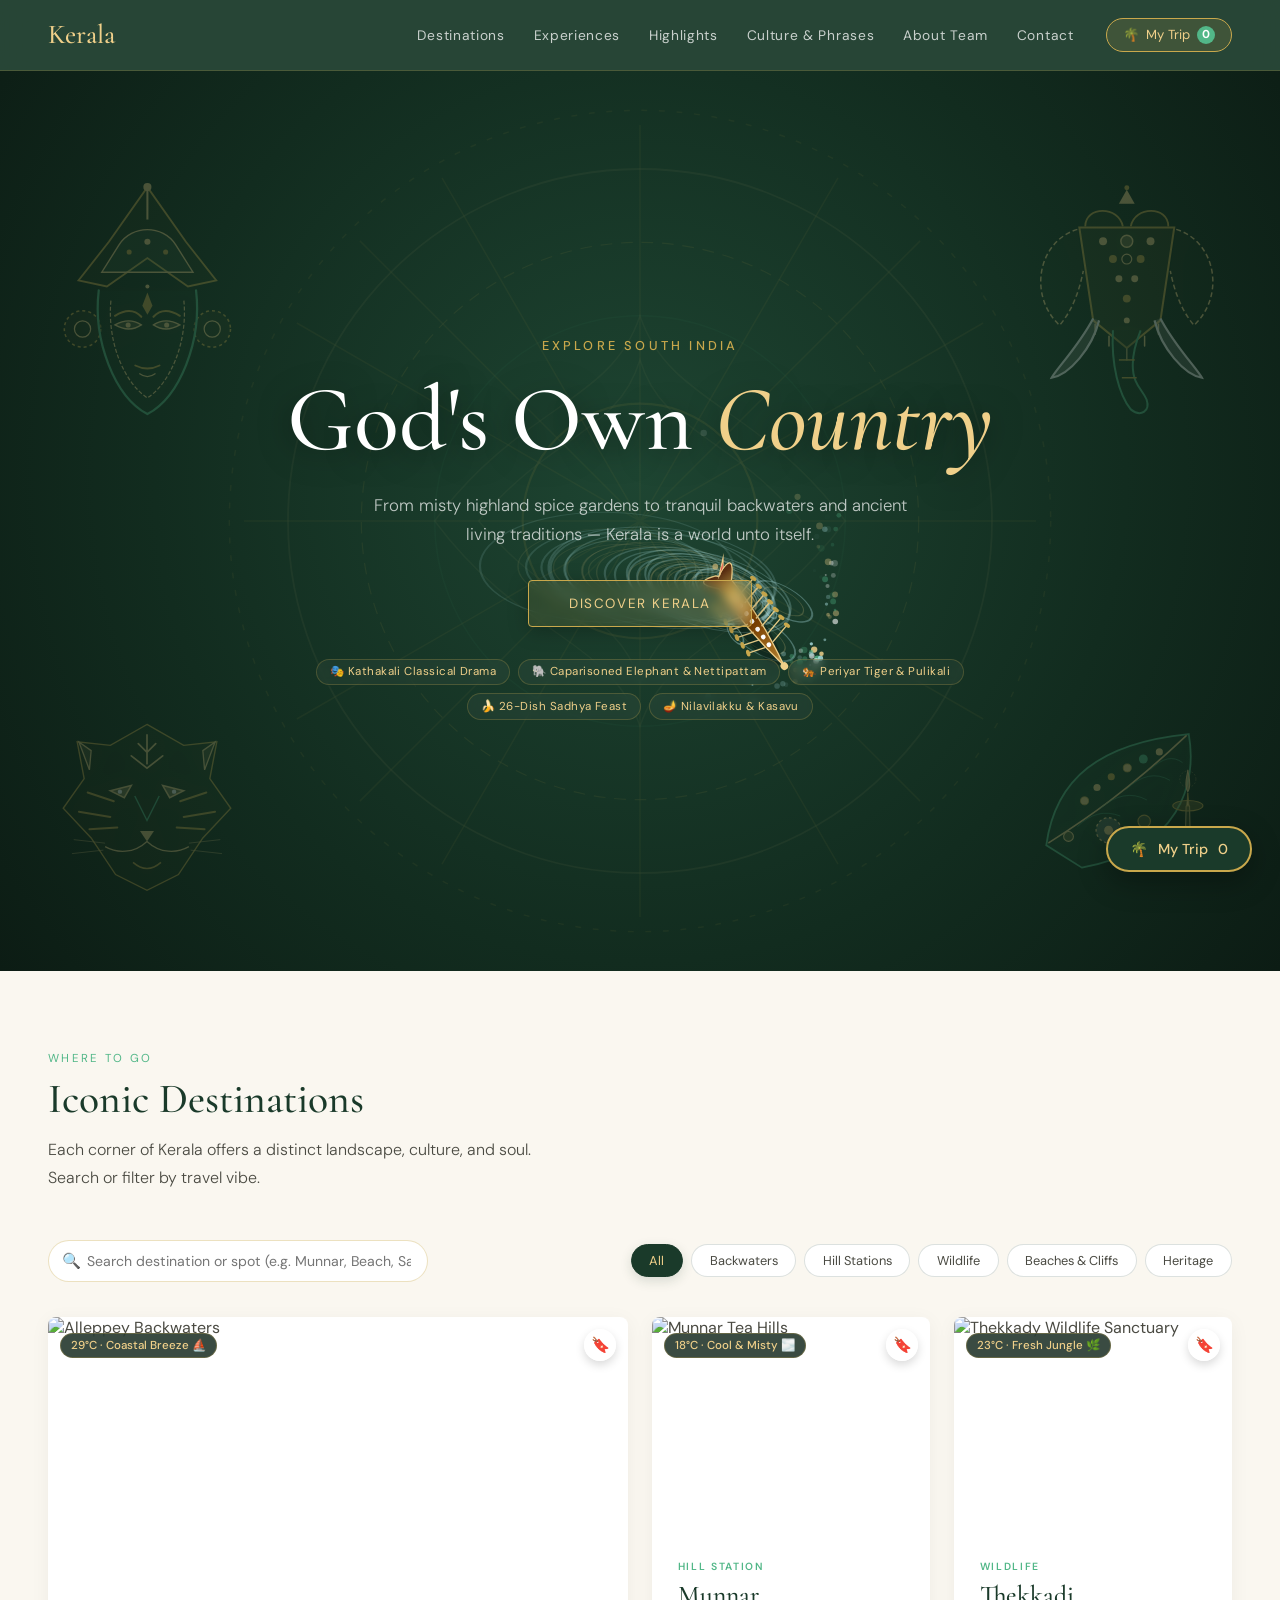
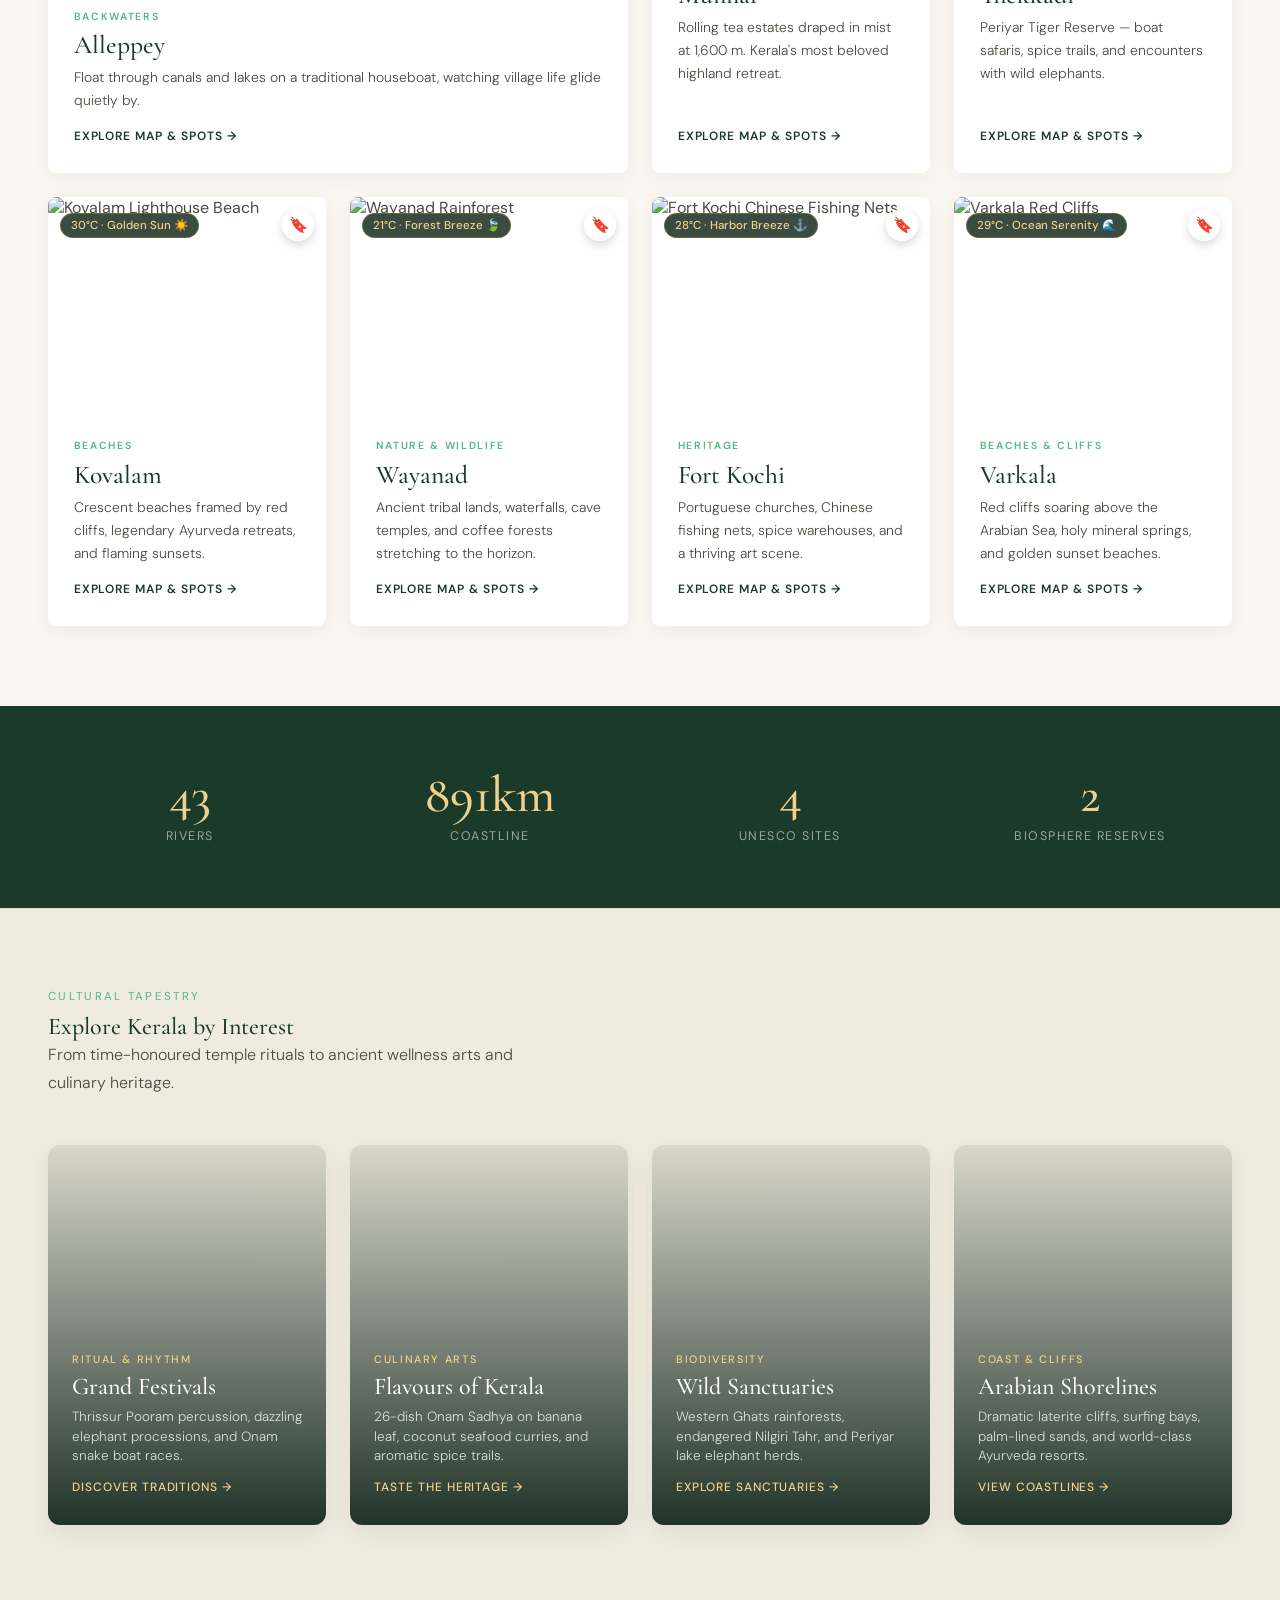
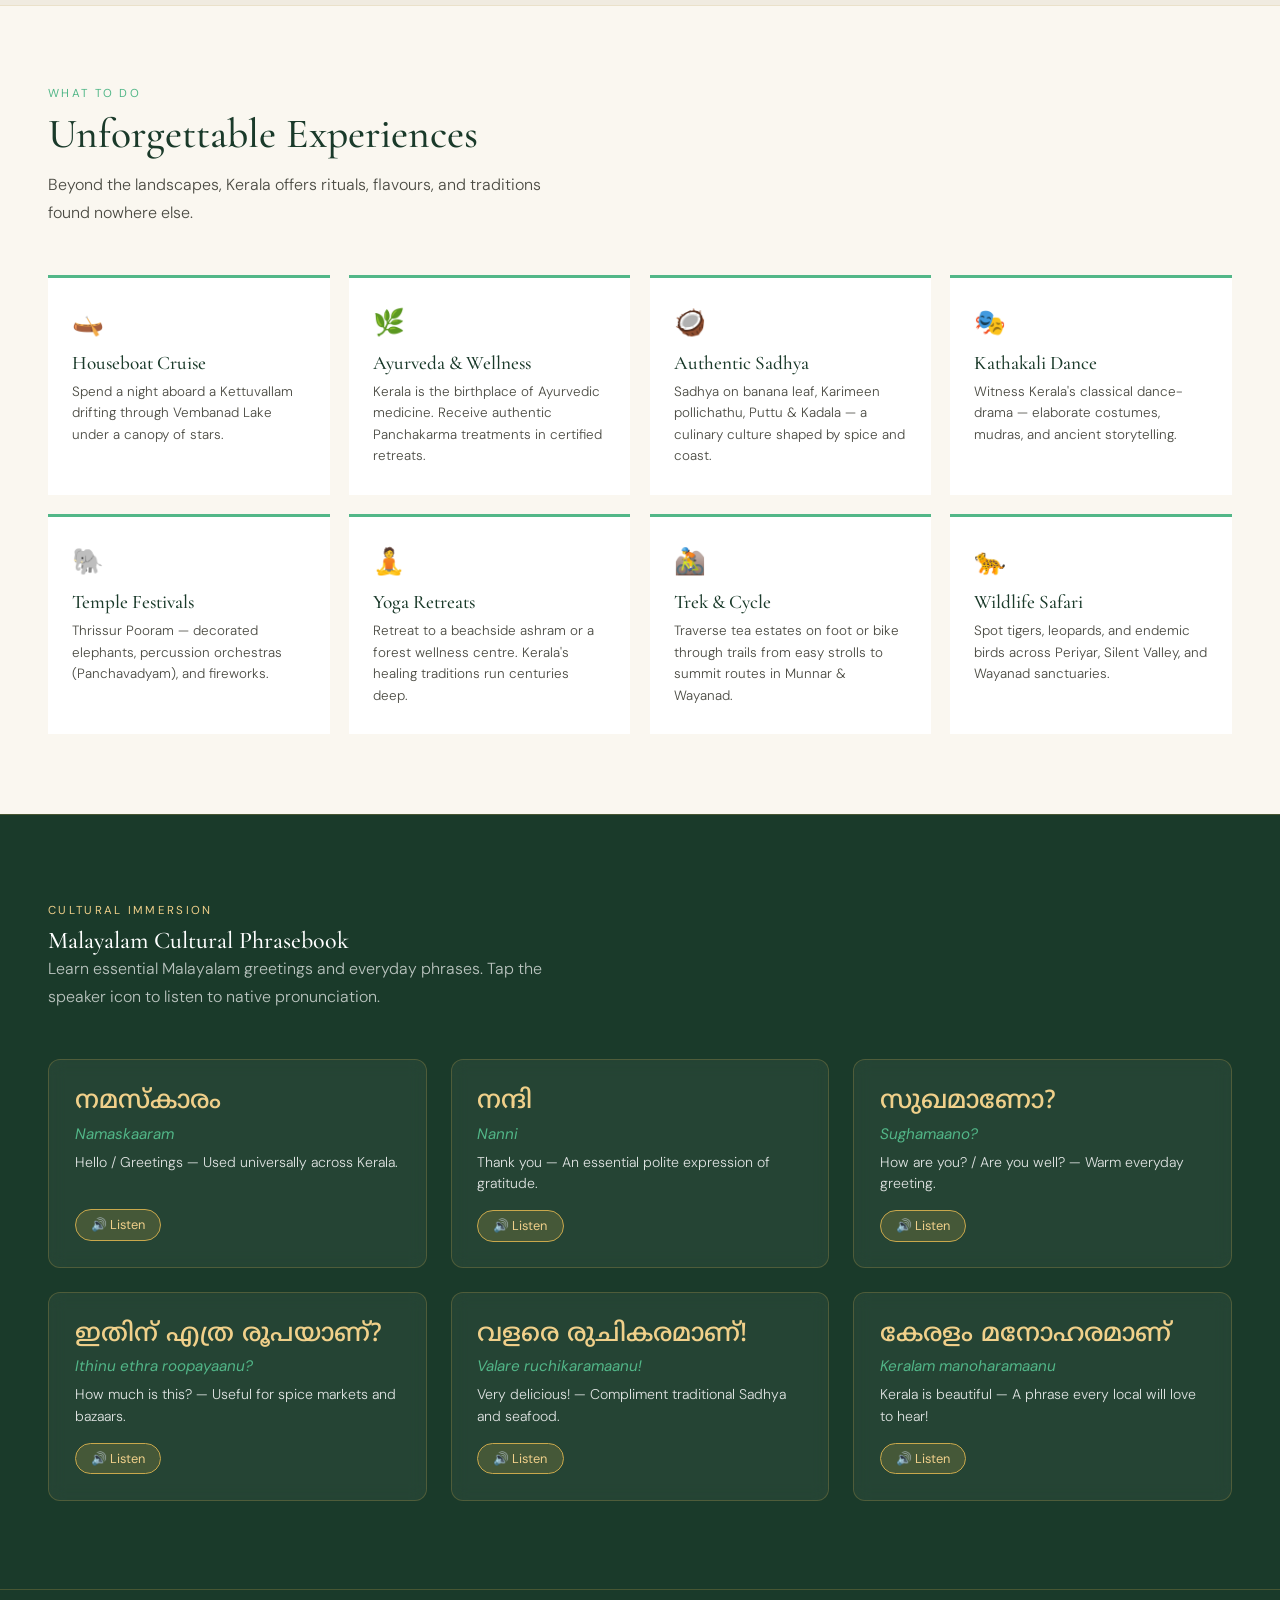
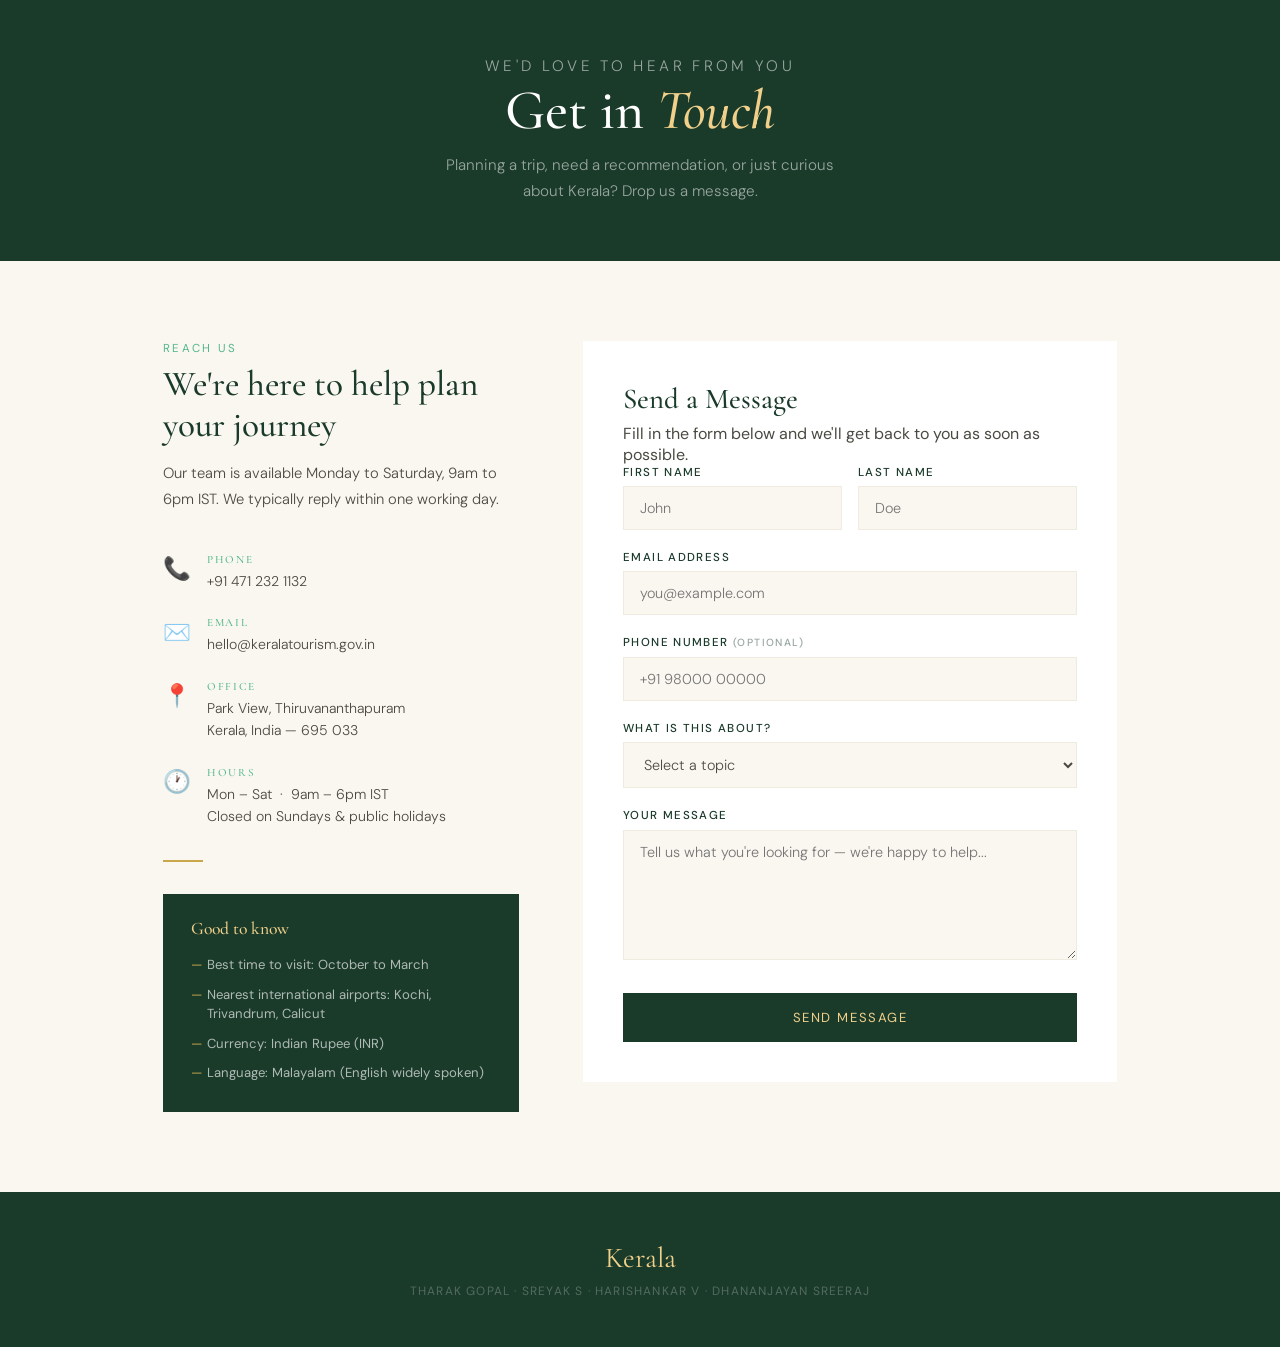
==== index.html @ 973b23c9 "feat: Add interactive tourist maps, trip planner, abstract Kerala traditions background, and snake b" ====
<!DOCTYPE html>
<html lang="en">
<head>
  <meta charset="UTF-8" />
  <meta name="viewport" content="width=device-width, initial-scale=1.0" />
  <title>Kerala Tourism</title>

  <!-- Google Fonts — two fonts used throughout the site -->
  <link href="https://fonts.googleapis.com/css2?family=Cormorant+Garamond:ital,wght@0,500;1,500&family=DM+Sans:wght@300;400;500&display=swap" rel="stylesheet" />
    <link rel="stylesheet" href="style.css">
  <link href="https://fonts.googleapis.com/css2?family=Noto+Sans+Malayalam&display=swap" rel="stylesheet">
  
  <!-- Leaflet Maps CSS & JS -->
  <link rel="stylesheet" href="https://unpkg.com/leaflet@1.9.4/dist/leaflet.css" integrity="sha256-p4NxAoJBhIIN+hmNHrzRCf9tD/miZyoHS5obTRR9BMY=" crossorigin="" />
  <script src="https://unpkg.com/leaflet@1.9.4/dist/leaflet.js" integrity="sha256-20nQCchB9co0qIjJZRGuk2/Z9VM+kNiyxNV1lvTlZBo=" crossorigin=""></script>
</head>
<body>


<!-- ═══════════════════════════════════════════
     HOME PAGE
     Everything the user sees first.
     Hidden when a destination card is clicked.
═══════════════════════════════════════════ -->
<div id="home">

  <!-- NAVBAR ──────────────────────────────── -->
  <nav class="navbar" id="main-navbar">
    <a href="index.html" class="logo">Kerala</a>
    <div class="nav-right-cluster">
      <ul class="nav-links">
        <li><a href="#destinations">Destinations</a></li>
        <li><a href="#experiences">Experiences</a></li>
        <li><a href="#showcase">Highlights</a></li>
        <li><a href="#phrasebook">Culture & Phrases</a></li>
        <li><a href="about.html">About Team</a></li>
        <li><a href="#forms">Contact</a></li>
      </ul>
      <button class="nav-itinerary-btn" onclick="openItineraryDrawer()" title="View your saved travel itinerary">
        <span class="itin-icon">🌴</span> My Trip <span class="itin-count" id="nav-itin-count">0</span>
      </button>
    </div>
  </nav>

  <!-- HERO ─────────────────────────────────
       Features Abstract Kerala Tradition Designs
       (Kathakali, Elephant, Tiger, Sadhya & Kasavu Mandala)
  ────────────────────────────────────────── -->
  <div id="landing">

    <!-- INTERACTIVE KERALA SNAKE BOAT & WATER SPLASH CANVAS -->
    <canvas id="hero-water-canvas"></canvas>

    <!-- ABSTRACT KERALA TRADITIONS BACKGROUND CANVAS -->
    <div class="hero-abstract-backdrop" aria-hidden="true">

      <!-- 1. Central Mandala & Kasavu Radiant Aura -->
      <svg class="hero-mandala-aura" viewBox="0 0 600 600" fill="none" xmlns="http://www.w3.org/2000/svg">
        <circle cx="300" cy="300" r="280" stroke="#c9a84c" stroke-width="1" stroke-dasharray="4 8" opacity="0.4"/>
        <circle cx="300" cy="300" r="240" stroke="#f0d08a" stroke-width="1.2" opacity="0.3"/>
        <circle cx="300" cy="300" r="190" stroke="#c9a84c" stroke-width="0.8" stroke-dasharray="8 6" opacity="0.5"/>
        <circle cx="300" cy="300" r="140" stroke="#52b788" stroke-width="1" opacity="0.25"/>
        <circle cx="300" cy="300" r="80" stroke="#c9a84c" stroke-width="1.5" opacity="0.6"/>
        
        <!-- Symmetrical 12-Ray Traditional Star Geometry -->
        <g stroke="#c9a84c" stroke-width="1" opacity="0.35">
          <path d="M300 30 L300 570 M30 300 L570 300" />
          <path d="M109 109 L491 491 M109 491 L491 109" />
          <path d="M165 66 L435 534 M66 165 L534 435" />
          <path d="M435 66 L165 534 M534 165 L66 435" />
        </g>
        
        <!-- Lotus Petal Geometries -->
        <g stroke="#f0d08a" stroke-width="1" fill="none" opacity="0.25">
          <path d="M300 160 C320 220, 380 220, 440 300 C380 380, 320 380, 300 440 C280 380, 220 380, 160 300 C220 220, 280 220, 300 160 Z" />
          <path d="M300 190 C315 240, 360 240, 410 300 C360 360, 315 360, 300 410 C285 360, 240 360, 190 300 C240 240, 285 240, 300 190 Z" />
        </g>
      </svg>

      <!-- 2. Abstract Kathakali Mask & Kireedam Crown (Top-Left) -->
      <div class="abstract-motif motif-kathakali" title="Abstract Kathakali (Classical Dance Drama)">
        <svg viewBox="0 0 200 240" fill="none" xmlns="http://www.w3.org/2000/svg">
          <!-- Kireedam (Crown) Outer Tier -->
          <path d="M100 8 L138 62 L168 100 L140 106 L100 78 L60 106 L32 100 L62 62 Z" stroke="#c9a84c" stroke-width="1.8" fill="rgba(201,168,76,0.06)" />
          <!-- Crown Apex Finial -->
          <circle cx="100" cy="8" r="4" fill="#f0d08a" />
          <line x1="100" y1="8" x2="100" y2="40" stroke="#f0d08a" stroke-width="2" />
          
          <!-- Crown Inner Arch & Studs -->
          <path d="M72 65 C85 45, 115 45, 128 65 L145 92 L55 92 Z" stroke="#f0d08a" stroke-width="1.4" fill="rgba(82,183,136,0.12)" />
          <circle cx="82" cy="72" r="2.5" fill="#c9a84c" />
          <circle cx="100" cy="62" r="3" fill="#f0d08a" />
          <circle cx="118" cy="72" r="2.5" fill="#c9a84c" />
          
          <!-- Chevippoovu (Ear Ornaments / Side Halos) -->
          <circle cx="36" cy="148" r="18" stroke="#c9a84c" stroke-width="1.5" stroke-dasharray="3 3" fill="rgba(201,168,76,0.08)" />
          <circle cx="36" cy="148" r="8" stroke="#f0d08a" stroke-width="1.2" />
          <circle cx="164" cy="148" r="18" stroke="#c9a84c" stroke-width="1.5" stroke-dasharray="3 3" fill="rgba(201,168,76,0.08)" />
          <circle cx="164" cy="148" r="8" stroke="#f0d08a" stroke-width="1.2" />
          
          <!-- Chutti / Face Contour -->
          <path d="M52 110 C46 160, 68 215, 100 232 C132 215, 154 160, 148 110" stroke="#52b788" stroke-width="2.2" stroke-linecap="round" fill="rgba(26,58,42,0.4)" />
          <!-- Inner Chutti Ridge -->
          <path d="M64 120 C60 162, 78 202, 100 216 C122 202, 140 162, 136 120" stroke="#f0d08a" stroke-width="1.2" stroke-dasharray="4 2" />
          
          <!-- Theatrical Eye Mudras & Eyebrows -->
          <path d="M68 135 Q84 125 94 136" stroke="#c9a84c" stroke-width="2" stroke-linecap="round" />
          <path d="M132 135 Q116 125 106 136" stroke="#c9a84c" stroke-width="2" stroke-linecap="round" />
          <!-- Eye contours -->
          <path d="M68 144 Q82 136 94 144 Q82 152 68 144 Z" stroke="#f0d08a" stroke-width="1.4" fill="rgba(240,208,138,0.2)" />
          <circle cx="81" cy="144" r="2.5" fill="#f0d08a" />
          <path d="M132 144 Q118 136 106 144 Q118 152 132 144 Z" stroke="#f0d08a" stroke-width="1.4" fill="rgba(240,208,138,0.2)" />
          <circle cx="119" cy="144" r="2.5" fill="#f0d08a" />
          
          <!-- Tilak (Forehead Symbol) -->
          <path d="M100 112 L105 125 L100 134 L95 125 Z" fill="#c9a84c" />
          <circle cx="100" cy="106" r="2" fill="#f0d08a" />
          
          <!-- Stylized Lips / Chin -->
          <path d="M88 184 Q100 190 112 184" stroke="#c9a84c" stroke-width="1.8" stroke-linecap="round" />
          <path d="M92 192 Q100 198 108 192" stroke="#f0d08a" stroke-width="1.2" />
        </svg>
      </div>

      <!-- 3. Abstract Royal Elephant & Nettipattam Forehead Shield (Top-Right) -->
      <div class="abstract-motif motif-elephant" title="Abstract Caparisoned Temple Elephant (Aana & Nettipattam)">
        <svg viewBox="0 0 220 240" fill="none" xmlns="http://www.w3.org/2000/svg">
          <!-- Royal Umbrella / Kalash Apex -->
          <path d="M110 8 L118 22 L102 22 Z" fill="#f0d08a" />
          <circle cx="110" cy="6" r="2.5" fill="#c9a84c" />
          
          <!-- Twin Kumbham Domes (Elephant Head Crown) -->
          <path d="M68 45 C68 24, 102 24, 106 45" stroke="#c9a84c" stroke-width="1.8" fill="rgba(201,168,76,0.06)" />
          <path d="M114 45 C118 24, 152 24, 152 45" stroke="#c9a84c" stroke-width="1.8" fill="rgba(201,168,76,0.06)" />
          
          <!-- Nettipattam Golden Forehead Armour (Triangular geometric shield) -->
          <path d="M62 46 L158 46 L144 140 L110 168 L76 140 Z" stroke="#c9a84c" stroke-width="2" fill="rgba(201,168,76,0.12)" />
          <!-- Geometric Stud Rows on Nettipattam -->
          <circle cx="110" cy="60" r="6" stroke="#f0d08a" stroke-width="1.5" fill="rgba(240,208,138,0.3)" />
          <circle cx="86" cy="60" r="4" fill="#f0d08a" />
          <circle cx="134" cy="60" r="4" fill="#f0d08a" />
          <circle cx="96" cy="78" r="4" fill="#c9a84c" />
          <circle cx="110" cy="78" r="5" stroke="#f0d08a" stroke-width="1.2" />
          <circle cx="124" cy="78" r="4" fill="#c9a84c" />
          <circle cx="102" cy="98" r="3.5" fill="#f0d08a" />
          <circle cx="118" cy="98" r="3.5" fill="#f0d08a" />
          <circle cx="110" cy="118" r="4" fill="#c9a84c" />
          <circle cx="110" cy="140" r="3" fill="#f0d08a" />
          <!-- Hanging fringe bells -->
          <path d="M78 144 L78 154 M92 156 L92 166 M110 169 L110 180 M128 156 L128 166 M142 144 L142 154" stroke="#f0d08a" stroke-width="1.5" stroke-linecap="round" />
          
          <!-- Royal Decorative Ears -->
          <path d="M60 48 C20 60, 10 115, 42 145 C55 130, 62 110, 66 90" stroke="#f0d08a" stroke-width="1.5" stroke-dasharray="5 3" fill="rgba(201,168,76,0.04)" />
          <path d="M160 48 C200 60, 210 115, 178 145 C165 130, 158 110, 154 90" stroke="#f0d08a" stroke-width="1.5" stroke-dasharray="5 3" fill="rgba(201,168,76,0.04)" />
          
          <!-- Mighty Curved Tusks (Dhanthangal) -->
          <path d="M82 140 C75 168, 52 195, 34 198 C38 190, 62 165, 76 138" stroke="#ffffff" stroke-width="2.2" fill="rgba(255,255,255,0.25)" />
          <path d="M138 140 C145 168, 168 195, 186 198 C182 190, 158 165, 144 138" stroke="#ffffff" stroke-width="2.2" fill="rgba(255,255,255,0.25)" />
          
          <!-- Trunk (Thumbikkai) Sinuous Geometry -->
          <path d="M96 150 C94 185, 102 215, 114 230 C124 238, 134 232, 130 220 C126 210, 116 205, 116 185 C116 170, 122 155, 124 150" stroke="#52b788" stroke-width="2" fill="rgba(26,58,42,0.3)" />
          <line x1="102" y1="180" x2="118" y2="180" stroke="#c9a84c" stroke-width="1.5" />
          <line x1="105" y1="198" x2="120" y2="198" stroke="#c9a84c" stroke-width="1.5" />
        </svg>
      </div>

      <!-- 4. Abstract Periyar Royal Tiger / Pulikali (Bottom-Left) -->
      <div class="abstract-motif motif-tiger" title="Abstract Tiger of the Western Ghats & Pulikali Folk Art">
        <svg viewBox="0 0 220 220" fill="none" xmlns="http://www.w3.org/2000/svg">
          <!-- Symmetrical Geometric Tiger Head Outline -->
          <path d="M110 20 L152 44 L190 40 L182 82 L206 116 L174 150 L146 192 L110 210 L74 192 L46 150 L14 116 L38 82 L30 40 L68 44 Z" stroke="#c9a84c" stroke-width="1.6" fill="rgba(201,168,76,0.06)" />
          
          <!-- Tiger Ears -->
          <polygon points="46,50 32,40 44,72" stroke="#f0d08a" stroke-width="1.5" fill="rgba(240,208,138,0.18)" />
          <polygon points="174,50 188,40 176,72" stroke="#f0d08a" stroke-width="1.5" fill="rgba(240,208,138,0.18)" />
          
          <!-- Fierce Forehead Stripes (Tribal Geometry) -->
          <path d="M110 32 L110 65 M100 42 L110 52 L120 42 M92 56 L110 70 L128 56" stroke="#f0d08a" stroke-width="2" stroke-linecap="round" />
          
          <!-- Piercing Feline Eyes -->
          <polygon points="68,96 92,90 84,104" stroke="#f0d08a" stroke-width="1.8" fill="rgba(240,208,138,0.4)" />
          <polygon points="152,96 128,90 136,104" stroke="#f0d08a" stroke-width="1.8" fill="rgba(240,208,138,0.4)" />
          <circle cx="79" cy="97" r="2.5" fill="#ffffff" />
          <circle cx="141" cy="97" r="2.5" fill="#ffffff" />
          
          <!-- Dynamic Cheek Stripes -->
          <path d="M42 98 L72 108 M32 120 L68 126 M44 140 L76 138" stroke="#c9a84c" stroke-width="2.2" stroke-linecap="round" />
          <path d="M178 98 L148 108 M188 120 L152 126 M176 140 L144 138" stroke="#c9a84c" stroke-width="2.2" stroke-linecap="round" />
          
          <!-- Nose Bridge & Feline Snout -->
          <path d="M96 102 L110 130 L124 102" stroke="#52b788" stroke-width="1.6" />
          <polygon points="102,142 118,142 110,154" fill="#f0d08a" />
          
          <!-- Whiskers & Muzzle Art -->
          <path d="M110 154 C95 168, 76 168, 62 160 M110 154 C125 168, 144 168, 158 160" stroke="#f0d08a" stroke-width="1.5" />
          <line x1="62" y1="156" x2="26" y2="152" stroke="#f0d08a" stroke-width="1" opacity="0.6" />
          <line x1="60" y1="164" x2="24" y2="168" stroke="#f0d08a" stroke-width="1" opacity="0.6" />
          <line x1="158" y1="156" x2="194" y2="152" stroke="#f0d08a" stroke-width="1" opacity="0.6" />
          <line x1="160" y1="164" x2="196" y2="168" stroke="#f0d08a" stroke-width="1" opacity="0.6" />
          
          <!-- Chin Outline -->
          <path d="M94 178 Q110 192 126 178" stroke="#c9a84c" stroke-width="1.8" />
        </svg>
      </div>

      <!-- 5. Abstract Sadhya Banana Leaf Feast & Nilavilakku Oil Lamp (Bottom-Right) -->
      <div class="abstract-motif motif-sadhya" title="Abstract Kerala Sadhya on Banana Leaf & Traditional Nilavilakku">
        <svg viewBox="0 0 230 220" fill="none" xmlns="http://www.w3.org/2000/svg">
          <!-- Stylized Banana Leaf (Vazhayila) -->
          <path d="M25 165 C35 90, 85 50, 185 40 C195 95, 175 170, 65 190 Z" stroke="#52b788" stroke-width="2" fill="rgba(82,183,136,0.12)" />
          <!-- Central Leaf Midrib Vein -->
          <path d="M28 162 C70 135, 115 105, 182 42" stroke="#f0d08a" stroke-width="1.8" stroke-linecap="round" />
          <!-- Lateral Leaf Veins -->
          <path d="M60 144 Q82 122 108 132 M85 124 Q112 100 138 114 M115 102 Q140 78 164 92 M142 80 Q162 60 178 72" stroke="#52b788" stroke-width="1" opacity="0.6" />
          
          <!-- Sadhya 14-Curry Serving Dishes (Arranged along the leaf in geometric rhythm) -->
          <!-- Top Row (Upper Leaf: Salt, Pickles, Ginger, Thoran, Aviyal, Olan, Pachadi) -->
          <circle cx="68" cy="115" r="4.5" fill="#f0d08a" stroke="#c9a84c" stroke-width="1" />
          <circle cx="82" cy="100" r="4" fill="#f0d08a" />
          <circle cx="98" cy="88" r="4" fill="#c9a84c" />
          <circle cx="116" cy="78" r="4.5" fill="#f0d08a" stroke="#c9a84c" stroke-width="1" />
          <circle cx="134" cy="68" r="5" fill="#52b788" />
          <circle cx="152" cy="60" r="4" fill="#f0d08a" />
          
          <!-- Center Main Rice & Sambar/Parippu Mound -->
          <circle cx="95" cy="148" r="14" stroke="#f0d08a" stroke-width="1.5" stroke-dasharray="3 3" fill="rgba(255,255,255,0.22)" />
          <circle cx="95" cy="148" r="5" fill="#f0d08a" />
          
          <!-- Bottom Row: Payasam, Banana, Pappadam, Crisps -->
          <circle cx="50" cy="155" r="5.5" stroke="#f0d08a" stroke-width="1.2" fill="rgba(201,168,76,0.3)" />
          <circle cx="135" cy="138" r="7" stroke="#c9a84c" stroke-width="1.2" fill="rgba(240,208,138,0.2)" />
          <path d="M128 165 Q145 150 156 168 Q140 175 128 165 Z" fill="#f0d08a" opacity="0.7" />
          
          <!-- Ceremonial Nilavilakku (Traditional Bronze Oil Lamp) -->
          <g transform="translate(145, 75) scale(0.65)">
            <!-- Lamp Base & Pedestal -->
            <ellipse cx="60" cy="170" rx="30" ry="10" stroke="#c9a84c" stroke-width="2" fill="rgba(201,168,76,0.18)" />
            <path d="M50 170 L55 120 L65 120 L70 170 Z" stroke="#f0d08a" stroke-width="1.5" fill="rgba(201,168,76,0.2)" />
            <!-- Intermediate Disc Ribs -->
            <ellipse cx="60" cy="120" rx="16" ry="6" stroke="#c9a84c" stroke-width="1.5" fill="#f0d08a" />
            <path d="M56 120 L57 70 L63 70 L64 120 Z" stroke="#f0d08a" stroke-width="1.5" fill="rgba(201,168,76,0.2)" />
            <!-- Main Oil Dish (Thattu) -->
            <ellipse cx="60" cy="70" rx="26" ry="9" stroke="#c9a84c" stroke-width="2" fill="rgba(201,168,76,0.35)" />
            <!-- Crown Finial & Glowing Flame -->
            <path d="M58 70 L60 48 L62 70 Z" stroke="#c9a84c" stroke-width="1.5" fill="#f0d08a" />
            <path d="M60 46 C52 32, 60 16, 60 8 C60 16, 68 32, 60 46 Z" stroke="#f0d08a" stroke-width="1.8" fill="rgba(240,208,138,0.7)" />
            <circle cx="60" cy="24" r="14" stroke="#f0d08a" stroke-width="1" stroke-dasharray="3 3" opacity="0.5" />
          </g>
        </svg>
      </div>

    </div><!-- end .hero-abstract-backdrop -->

    <!-- HERO TEXT CONTENT (Foreground) -->
    <div class="hero-content">
      <p class="hero-label">EXPLORE SOUTH INDIA</p>
      <h1>God's Own <em>Country</em></h1>
      <p class="hero-subtitle">From misty highland spice gardens to tranquil backwaters and ancient living traditions — Kerala is a world unto itself.</p>
      <a href="#destinations" class="hero-btn">DISCOVER KERALA</a>

      <!-- TRADITION CULTURAL MOTIFS CHIPS -->
      <div class="hero-tradition-chips">
        <span class="tradition-chip" title="Classical dance-drama with elaborate makeup">🎭 Kathakali Classical Drama</span>
        <span class="tradition-chip" title="Temple festivals with golden headgear">🐘 Caparisoned Elephant & Nettipattam</span>
        <span class="tradition-chip" title="Western Ghats wildlife & vibrant folk art">🐅 Periyar Tiger & Pulikali</span>
        <span class="tradition-chip" title="Traditional 26-dish feast served on banana leaf">🍌 26-Dish Sadhya Feast</span>
        <span class="tradition-chip" title="Auspicious bronze lamp & handwoven gold Kasavu">🪔 Nilavilakku & Kasavu</span>
      </div>
    </div>

  </div><!-- end #landing -->

  <!-- DESTINATIONS ─────────────────────────
       Each <a class="card"> is one place.
  ────────────────────────────────────────── -->
  <div class="section" id="destinations">
    <p class="section-label">Where to go</p>
    <h2>Iconic Destinations</h2>
    <p class="section-desc">Each corner of Kerala offers a distinct landscape, culture, and soul. Search or filter by travel vibe.</p>

    <!-- SEARCH & CATEGORY FILTER BAR -->
    <div class="dest-filter-container">
      <div class="search-box-wrapper">
        <span class="search-icon">🔍</span>
        <input type="text" id="dest-search" class="dest-search-input" placeholder="Search destination or spot (e.g. Munnar, Beach, Safari)..." oninput="filterDestinations()" />
      </div>
      <div class="dest-filter-tags">
        <button class="filter-chip active" data-filter="all" onclick="setCategoryFilter('all', this)">All</button>
        <button class="filter-chip" data-filter="backwaters" onclick="setCategoryFilter('backwaters', this)">Backwaters</button>
        <button class="filter-chip" data-filter="hill-station" onclick="setCategoryFilter('hill-station', this)">Hill Stations</button>
        <button class="filter-chip" data-filter="wildlife" onclick="setCategoryFilter('wildlife', this)">Wildlife</button>
        <button class="filter-chip" data-filter="beaches" onclick="setCategoryFilter('beaches', this)">Beaches & Cliffs</button>
        <button class="filter-chip" data-filter="heritage" onclick="setCategoryFilter('heritage', this)">Heritage</button>
      </div>
    </div>

    <div class="card-grid" id="destinations-grid">

      <!-- Alleppey -->
      <a class="card" href="#alleppey" data-category="backwaters" data-name="alleppey alappuzha backwaters houseboat" onclick="openDetail('alleppey'); return false;">
        <div class="card-img-wrap">
          <div class="card-top-badges">
            <span class="card-weather-badge">29°C · Coastal Breeze ⛵</span>
            <button class="card-itin-btn" id="itin-btn-alleppey" onclick="toggleItinerary('alleppey', 'Alleppey', 'Destination', event)" title="Add to Itinerary">🔖</button>
          </div>
          <img src="https://images.unsplash.com/photo-1602216056096-3b40cc0c9944?w=900&q=80" alt="Alleppey Backwaters" loading="lazy" decoding="async" />
        </div>
        <div class="card-text">
          <span class="card-tag">Backwaters</span>
          <h3>Alleppey</h3>
          <p>Float through canals and lakes on a traditional houseboat, watching village life glide quietly by.</p>
          <span class="card-link">Explore Map & Spots →</span>
        </div>
      </a>

      <!-- Munnar -->
      <a class="card" href="#munnar" data-category="hill-station" data-name="munnar hill station tea garden clouds mist" onclick="openDetail('munnar'); return false;">
        <div class="card-img-wrap">
          <div class="card-top-badges">
            <span class="card-weather-badge">18°C · Cool & Misty 🌫️</span>
            <button class="card-itin-btn" id="itin-btn-munnar" onclick="toggleItinerary('munnar', 'Munnar', 'Destination', event)" title="Add to Itinerary">🔖</button>
          </div>
          <img src="https://images.unsplash.com/photo-1723709431768-d749b0d814b9?q=80&w=1470&auto=format&fit=crop&ixlib=rb-4.1.0&ixid=M3wxMjA3fDB8MHxwaG90by1wYWdlfHx8fGVufDB8fHx8fA%3D%3D" alt="Munnar Tea Hills" loading="lazy" decoding="async" />
        </div>
        <div class="card-text">
          <span class="card-tag">Hill Station</span>
          <h3>Munnar</h3>
          <p>Rolling tea estates draped in mist at 1,600 m. Kerala's most beloved highland retreat.</p>
          <span class="card-link">Explore Map & Spots →</span>
        </div>
      </a>

      <!-- Thekkady -->
      <a class="card" href="#thekkady" data-category="wildlife" data-name="thekkady periyar wildlife tiger elephant spice" onclick="openDetail('thekkady'); return false;">
        <div class="card-img-wrap">
          <div class="card-top-badges">
            <span class="card-weather-badge">23°C · Fresh Jungle 🌿</span>
            <button class="card-itin-btn" id="itin-btn-thekkady" onclick="toggleItinerary('thekkady', 'Thekkady', 'Destination', event)" title="Add to Itinerary">🔖</button>
          </div>
          <img src="https://i.pinimg.com/736x/55/c2/33/55c23349d88c4b0ccdc76a1121409a3a.jpg" alt="Thekkady Wildlife Sanctuary" loading="lazy" decoding="async" />
        </div>
        <div class="card-text">
          <span class="card-tag">Wildlife</span>
          <h3>Thekkadi</h3>
          <p>Periyar Tiger Reserve — boat safaris, spice trails, and encounters with wild elephants.</p>
          <span class="card-link">Explore Map & Spots →</span>
        </div>
      </a>

      <!-- Kovalam -->
      <a class="card" href="#kovalam" data-category="beaches" data-name="kovalam beach lighthouse ayurveda sunset" onclick="openDetail('kovalam'); return false;">
        <div class="card-img-wrap">
          <div class="card-top-badges">
            <span class="card-weather-badge">30°C · Golden Sun ☀️</span>
            <button class="card-itin-btn" id="itin-btn-kovalam" onclick="toggleItinerary('kovalam', 'Kovalam', 'Destination', event)" title="Add to Itinerary">🔖</button>
          </div>
          <img src="https://i.pinimg.com/1200x/9e/75/af/9e75afbcdf6cb1913b834a98c0410e1b.jpg" alt="Kovalam Lighthouse Beach" loading="lazy" decoding="async" />
        </div>
        <div class="card-text">
          <span class="card-tag">Beaches</span>
          <h3>Kovalam</h3>
          <p>Crescent beaches framed by red cliffs, legendary Ayurveda retreats, and flaming sunsets.</p>
          <span class="card-link">Explore Map & Spots →</span>
        </div>
      </a>

      <!-- Wayanad -->
      <a class="card" href="#wayanad" data-category="wildlife hill-station" data-name="wayanad caves waterfalls dam peak nature" onclick="openDetail('wayanad'); return false;">
        <div class="card-img-wrap">
          <div class="card-top-badges">
            <span class="card-weather-badge">21°C · Forest Breeze 🍃</span>
            <button class="card-itin-btn" id="itin-btn-wayanad" onclick="toggleItinerary('wayanad', 'Wayanad', 'Destination', event)" title="Add to Itinerary">🔖</button>
          </div>
          <img src="https://i.pinimg.com/1200x/be/ff/9c/beff9c793ce946295877fa5a06576ff0.jpg" alt="Wayanad Rainforest" loading="lazy" decoding="async" />
        </div>
        <div class="card-text">
          <span class="card-tag">Nature & Wildlife</span>
          <h3>Wayanad</h3>
          <p>Ancient tribal lands, waterfalls, cave temples, and coffee forests stretching to the horizon.</p>
          <span class="card-link">Explore Map & Spots →</span>
        </div>
      </a>

      <!-- Fort Kochi -->
      <a class="card" href="#fort-kochi" data-category="heritage" data-name="fort kochi cochin heritage chinese fishing nets colonial art" onclick="openDetail('fort-kochi'); return false;">
        <div class="card-img-wrap">
          <div class="card-top-badges">
            <span class="card-weather-badge">28°C · Harbor Breeze ⚓</span>
            <button class="card-itin-btn" id="itin-btn-fort-kochi" onclick="toggleItinerary('fort-kochi', 'Fort Kochi', 'Destination', event)" title="Add to Itinerary">🔖</button>
          </div>
          <img src="https://i.pinimg.com/1200x/ed/54/6d/ed546d06fca7315200d7dfb9d125884f.jpg" alt="Fort Kochi Chinese Fishing Nets" loading="lazy" decoding="async" />
        </div>
        <div class="card-text">
          <span class="card-tag">Heritage</span>
          <h3>Fort Kochi</h3>
          <p>Portuguese churches, Chinese fishing nets, spice warehouses, and a thriving art scene.</p>
          <span class="card-link">Explore Map & Spots →</span>
        </div>
      </a>

      <!-- Varkala -->
      <a class="card" href="#varkala" data-category="beaches" data-name="varkala beach cliffs papanasam yoga waves" onclick="openDetail('Varkala'); return false;">
        <div class="card-img-wrap">
          <div class="card-top-badges">
            <span class="card-weather-badge">29°C · Ocean Serenity 🌊</span>
            <button class="card-itin-btn" id="itin-btn-Varkala" onclick="toggleItinerary('Varkala', 'Varkala', 'Destination', event)" title="Add to Itinerary">🔖</button>
          </div>
          <img src="https://i.pinimg.com/736x/2b/5e/d0/2b5ed00a87a1c9a9551a35eb92c5151f.jpg" alt="Varkala Red Cliffs" loading="lazy" decoding="async" />
        </div>
        <div class="card-text">
          <span class="card-tag">Beaches & Cliffs</span>
          <h3>Varkala</h3>
          <p>Red cliffs soaring above the Arabian Sea, holy mineral springs, and golden sunset beaches.</p>
          <span class="card-link">Explore Map & Spots →</span>
        </div>
      </a>

    </div>
  </div><!-- end #destinations -->


  <!-- STATS STRIP ──────────────────────────
       Numbers animate on scroll
  ────────────────────────────────────────── -->
  <div class="stats" id="stats-strip">
    <div>
      <div class="stat-num" data-target="44">0</div>
      <div class="stat-name">Rivers</div>
    </div>
    <div>
      <div class="stat-num" data-target="900" data-suffix="km">0</div>
      <div class="stat-name">Coastline</div>
    </div>
    <div>
      <div class="stat-num" data-target="5">0</div>
      <div class="stat-name">UNESCO Sites</div>
    </div>
    <div>
      <div class="stat-num" data-target="3">0</div>
      <div class="stat-name">Biosphere Reserves</div>
    </div>
  </div>

  <!-- MODERN CATEGORY SHOWCASE ──────────── -->
  <div class="category-showcase" id="showcase">
    <div style="max-width: 1200px; margin: 0 auto;">
      <p class="section-label">Cultural Tapestry</p>
      <h2>Explore Kerala by Interest</h2>
      <p class="section-desc">From time-honoured temple rituals to ancient wellness arts and culinary heritage.</p>

      <div class="cat-grid-modern">
        
        <!-- Festivals -->
        <a href="#festival" class="cat-card" onclick="openDetail('festival'); return false;">
          <div class="cat-card-bg" style="background-image: url('https://i.pinimg.com/736x/51/05/31/51053131dc4a82ce7ecdc29965df0410.jpg');"></div>
          <div class="cat-card-overlay"></div>
          <div class="cat-card-content">
            <span class="cat-tag">Ritual & Rhythm</span>
            <h3>Grand Festivals</h3>
            <p>Thrissur Pooram percussion, dazzling elephant processions, and Onam snake boat races.</p>
            <span class="cat-card-link">Discover Traditions →</span>
          </div>
        </a>

        <!-- Food -->
        <a href="#food" class="cat-card" onclick="openDetail('food'); return false;">
          <div class="cat-card-bg" style="background-image: url('https://i.pinimg.com/736x/d2/50/5f/d2505fc3ff6fdcef77aa78afbcd60559.jpg');"></div>
          <div class="cat-card-overlay"></div>
          <div class="cat-card-content">
            <span class="cat-tag">Culinary Arts</span>
            <h3>Flavours of Kerala</h3>
            <p>26-dish Onam Sadhya on banana leaf, coconut seafood curries, and aromatic spice trails.</p>
            <span class="cat-card-link">Taste the Heritage →</span>
          </div>
        </a>

        <!-- Wildlife -->
        <a href="#wildlife" class="cat-card" onclick="openDetail('wildlife'); return false;">
          <div class="cat-card-bg" style="background-image: url('https://i.pinimg.com/1200x/3b/e9/c9/3be9c9305762800dc7c51ce9dfa11062.jpg');"></div>
          <div class="cat-card-overlay"></div>
          <div class="cat-card-content">
            <span class="cat-tag">Biodiversity</span>
            <h3>Wild Sanctuaries</h3>
            <p>Western Ghats rainforests, endangered Nilgiri Tahr, and Periyar lake elephant herds.</p>
            <span class="cat-card-link">Explore Sanctuaries →</span>
          </div>
        </a>

        <!-- Beaches -->
        <a href="#beaches" class="cat-card" onclick="openDetail('beaches'); return false;">
          <div class="cat-card-bg" style="background-image: url('https://i.pinimg.com/736x/7c/d7/a4/7cd7a4551d9f9faabafe653ef7ecb599.jpg');"></div>
          <div class="cat-card-overlay"></div>
          <div class="cat-card-content">
            <span class="cat-tag">Coast & Cliffs</span>
            <h3>Arabian Shorelines</h3>
            <p>Dramatic laterite cliffs, surfing bays, palm-lined sands, and world-class Ayurveda resorts.</p>
            <span class="cat-card-link">View Coastlines →</span>
          </div>
        </a>

      </div>
    </div>
  </div><!-- end #showcase -->


  <!-- EXPERIENCES ────────────────────────── -->
  <div class="section" id="experiences" style="background: var(--cream);">
    <p class="section-label">What to do</p>
    <h2>Unforgettable Experiences</h2>
    <p class="section-desc">Beyond the landscapes, Kerala offers rituals, flavours, and traditions found nowhere else.</p>

    <div class="exp-grid">

      <div class="exp-card">
        <span class="exp-icon">🛶</span>
        <h3>Houseboat Cruise</h3>
        <p>Spend a night aboard a Kettuvallam drifting through Vembanad Lake under a canopy of stars.</p>
      </div>

      <div class="exp-card">
        <span class="exp-icon">🌿</span>
        <h3>Ayurveda & Wellness</h3>
        <p>Kerala is the birthplace of Ayurvedic medicine. Receive authentic Panchakarma treatments in certified retreats.</p>
      </div>

      <div class="exp-card">
        <span class="exp-icon">🥥</span>
        <h3>Authentic Sadhya</h3>
        <p>Sadhya on banana leaf, Karimeen pollichathu, Puttu & Kadala — a culinary culture shaped by spice and coast.</p>
      </div>

      <div class="exp-card">
        <span class="exp-icon">🎭</span>
        <h3>Kathakali Dance</h3>
        <p>Witness Kerala's classical dance-drama — elaborate costumes, mudras, and ancient storytelling.</p>
      </div>

      <div class="exp-card">
        <span class="exp-icon">🐘</span>
        <h3>Temple Festivals</h3>
        <p>Thrissur Pooram — decorated elephants, percussion orchestras (Panchavadyam), and fireworks.</p>
      </div>

      <div class="exp-card">
        <span class="exp-icon">🧘</span>
        <h3>Yoga Retreats</h3>
        <p>Retreat to a beachside ashram or a forest wellness centre. Kerala's healing traditions run centuries deep.</p>
      </div>

      <div class="exp-card">
        <span class="exp-icon">🚵</span>
        <h3>Trek & Cycle</h3>
        <p>Traverse tea estates on foot or bike through trails from easy strolls to summit routes in Munnar & Wayanad.</p>
      </div>

      <div class="exp-card">
        <span class="exp-icon">🐆</span>
        <h3>Wildlife Safari</h3>
        <p>Spot tigers, leopards, and endemic birds across Periyar, Silent Valley, and Wayanad sanctuaries.</p>
      </div>

    </div>
  </div><!-- end #experiences -->


  <!-- MALAYALAM CULTURAL SOUNDBOARD & PHRASEBOOK ────────── -->
  <div class="phrasebook-section" id="phrasebook">
    <div style="max-width: 1200px; margin: 0 auto;">
      <p class="section-label" style="color: var(--pale-gold);">Cultural Immersion</p>
      <h2>Malayalam Cultural Phrasebook</h2>
      <p class="section-desc">Learn essential Malayalam greetings and everyday phrases. Tap the speaker icon to listen to native pronunciation.</p>

      <div class="phrasebook-grid">

        <div class="phrase-card">
          <div class="phrase-top">
            <div class="phrase-malayalam">നമസ്കാരം</div>
            <div class="phrase-phonetic">Namaskaaram</div>
            <div class="phrase-meaning">Hello / Greetings — Used universally across Kerala.</div>
          </div>
          <button class="phrase-play-btn" onclick="playMalayalamAudio('നമസ്കാരം', 'Namaskaaram')">🔊 Listen</button>
        </div>

        <div class="phrase-card">
          <div class="phrase-top">
            <div class="phrase-malayalam">നന്ദി</div>
            <div class="phrase-phonetic">Nanni</div>
            <div class="phrase-meaning">Thank you — An essential polite expression of gratitude.</div>
          </div>
          <button class="phrase-play-btn" onclick="playMalayalamAudio('നന്ദി', 'Nanni')">🔊 Listen</button>
        </div>

        <div class="phrase-card">
          <div class="phrase-top">
            <div class="phrase-malayalam">സുഖമാണോ?</div>
            <div class="phrase-phonetic">Sughamaano?</div>
            <div class="phrase-meaning">How are you? / Are you well? — Warm everyday greeting.</div>
          </div>
          <button class="phrase-play-btn" onclick="playMalayalamAudio('സുഖമാണോ', 'Sughamaano')">🔊 Listen</button>
        </div>

        <div class="phrase-card">
          <div class="phrase-top">
            <div class="phrase-malayalam">ഇതിന് എത്ര രൂപയാണ്?</div>
            <div class="phrase-phonetic">Ithinu ethra roopayaanu?</div>
            <div class="phrase-meaning">How much is this? — Useful for spice markets and bazaars.</div>
          </div>
          <button class="phrase-play-btn" onclick="playMalayalamAudio('ഇതിന് എത്ര രൂപയാണ്', 'Ithinu ethra roopayaanu')">🔊 Listen</button>
        </div>

        <div class="phrase-card">
          <div class="phrase-top">
            <div class="phrase-malayalam">വളരെ രുചികരമാണ്!</div>
            <div class="phrase-phonetic">Valare ruchikaramaanu!</div>
            <div class="phrase-meaning">Very delicious! — Compliment traditional Sadhya and seafood.</div>
          </div>
          <button class="phrase-play-btn" onclick="playMalayalamAudio('വളരെ രുചികരമാണ്', 'Valare ruchikaramaanu')">🔊 Listen</button>
        </div>

        <div class="phrase-card">
          <div class="phrase-top">
            <div class="phrase-malayalam">കേരളം മനോഹരമാണ്</div>
            <div class="phrase-phonetic">Keralam manoharamaanu</div>
            <div class="phrase-meaning">Kerala is beautiful — A phrase every local will love to hear!</div>
          </div>
          <button class="phrase-play-btn" onclick="playMalayalamAudio('കേരളം മനോഹരമാണ്', 'Keralam manoharamaanu')">🔊 Listen</button>
        </div>

      </div>
    </div>
  </div><!-- end #phrasebook -->




  <!-- PAGE HEADER ─────────────────────────── -->
  <div class="page-header">
    <p class="page-header-label">We'd love to hear from you</p>
    <h1>Get in <em>Touch</em></h1>
    <p>Planning a trip, need a recommendation, or just curious about Kerala? Drop us a message.</p>
  </div>

  <!-- MAIN CONTENT ─────────────────────────
       Two columns: info on the left, form on right
  ────────────────────────────────────────── -->
  <div class="contact-wrapper">

    <!-- LEFT — contact info ──────────────── -->
    <div class="contact-info">

      <p class="info-label">Reach us</p>
      <h2 class="info-heading">We're here to help plan your journey</h2>
      <p class="info-desc">Our team is available Monday to Saturday, 9am to 6pm IST. We typically reply within one working day.</p>

      <!-- Phone -->
      <div class="info-item">
        <span class="info-icon">📞</span>
        <div>
          <h3>Phone</h3>
          <p>+91 471 232 1132</p>
        </div>
      </div>

      <!-- Email -->
      <div class="info-item">
        <span class="info-icon">✉️</span>
        <div>
          <h3>Email</h3>
          <p>hello@keralatourism.gov.in</p>
        </div>
      </div>

      <!-- Address -->
      <div class="info-item">
        <span class="info-icon">📍</span>
        <div>
          <h3>Office</h3>
          <p>Park View, Thiruvananthapuram<br />Kerala, India — 695 033</p>
        </div>
      </div>

      <!-- Hours -->
      <div class="info-item">
        <span class="info-icon">🕐</span>
        <div>
          <h3>Hours</h3>
          <p>Mon – Sat &nbsp;·&nbsp; 9am – 6pm IST<br />Closed on Sundays & public holidays</p>
        </div>
      </div>

      <div class="info-divider"></div>

      <!-- Quick facts box -->
      <div class="quick-facts">
        <h3>Good to know</h3>
        <ul>
          <li>Best time to visit: October to March</li>
          <li>Nearest international airports: Kochi, Trivandrum, Calicut</li>
          <li>Currency: Indian Rupee (INR)</li>
          <li>Language: Malayalam (English widely spoken)</li>
        </ul>
      </div>

    </div><!-- end .contact-info -->


    <!-- RIGHT — the form ─────────────────── -->
    <div class="form-box" id="forms">

      <!-- The form itself -->
      <div id="contact-form">

        <h2>Send a Message</h2>
        <p>Fill in the form below and we'll get back to you as soon as possible.</p>

        <!-- First name + Last name side by side -->
        <div class="form-row">
          <div class="form-group">
            <label for="first-name">First Name</label>
            <input type="text" id="first-name" placeholder="John" />
          </div>
          <div class="form-group">
            <label for="last-name">Last Name</label>
            <input type="text" id="last-name" placeholder="Doe" />
          </div>
        </div>

        <!-- Email -->
        <div class="form-group">
          <label for="email">Email Address</label>
          <input type="email" id="email" placeholder="you@example.com" />
        </div>

        <!-- Phone (optional) -->
        <div class="form-group">
          <label for="phone">Phone Number <span style="opacity:0.45; font-size:0.65rem;">(optional)</span></label>
          <input type="tel" id="phone" placeholder="+91 98000 00000" />
        </div>

        <!-- Topic dropdown -->
        <div class="form-group">
          <label for="topic">What is this about?</label>
          <select id="topic">
            <option value="" disabled selected>Select a topic</option>
            <option>Planning a trip</option>
            <option>Destination information</option>
            <option>Ayurveda & wellness</option>
            <option>Wildlife & nature</option>
            <option>Festivals & events</option>
            <option>Something else</option>
          </select>
        </div>

        <!-- Message -->
        <div class="form-group">
          <label for="message">Your Message</label>
          <textarea id="message" placeholder="Tell us what you're looking for — we're happy to help..."></textarea>
        </div>

        <!-- Submit button -->
        <button class="submit-btn" onclick="submitForm()">Send Message</button>

      </div><!-- end #contact-form -->


      <!-- SUCCESS MESSAGE — hidden until form is submitted -->
      <div class="success-msg" id="success-msg">
        <span class="success-icon">🌿</span>
        <h3>Message Sent!</h3>
        <p>Thank you for reaching out. We'll get back to you within one working day.<br /><br />In the meantime, explore God's Own Country.</p>
      </div>

    </div><!-- end .form-box -->

  </div><!-- end .contact-wrapper -->


  <!-- FOOTER ──────────────────────────────── -->
  <footer>
    <div class="footer-logo">Kerala</div>
    <p>Tharak Gopal · Sreyak S · Harishankar V · Dhananjayan Sreeraj</p>
  </footer>
 <!-- forms end  -->

</div>
<!-- end #home -->


<!-- ═══════════════════════════════════════════
     DETAIL PAGES
     One per destination. All hidden by default.
     openDetail() adds the "open" class to show one.
     closeDetail() removes it to hide it.

     HOW TO EDIT A DESTINATION:
       1. Find the <div class="detail" id="NAME"> below
       2. Change the background-image URL for a new photo
       3. Edit the heading, intro text, spec-cards, or tips
═══════════════════════════════════════════ -->


<!-- ── ALLEPPEY ── -->
<div class="detail" id="alleppey">
  <div class="detail-banner">
    <div class="detail-banner-photo" style="background-image: url('https://images.unsplash.com/photo-1602216056096-3b40cc0c9944?w=1400&q=85');"></div>
    <div class="detail-banner-top">
      <button class="back-btn" onclick="closeDetail()">← Back to Destinations</button>
      <div class="detail-weather-pill"><span>🌡️ 29°C</span> · <span>Coastal Warmth 🌴</span></div>
    </div>
    <div class="banner-text">
      <div class="detail-breadcrumbs"><a href="#" onclick="closeDetail(); return false;">Home</a> <span>›</span> <a href="#destinations" onclick="closeDetail(); return false;">Destinations</a> <span>›</span> <span>Alleppey</span></div>
      <p class="banner-tag">Backwaters · Alappuzha</p>
      <div class="detail-title-row">
        <span class="malayalam" data-text="ആലപ്പുഴ">Alleppey</span>
        <button class="pronounce-btn" onclick="playMalayalamAudio('ആലപ്പുഴ', 'Alappuzha')" title="Hear native pronunciation">🔊 Pronounce (ആലപ്പുഴ)</button>
      </div>
      <p class="banner-subtitle">The Venice of the East</p>
      <div class="banner-actions">
        <button class="banner-itin-btn" id="banner-itin-alleppey" onclick="toggleItinerary('alleppey', 'Alleppey (Alappuzha)', 'Destination')">🔖 Add to My Trip</button>
      </div>
    </div>
  </div>
  <div class="detail-content">
    <p class="detail-intro">Alleppey is Kerala's backwater jewel — a slow, shimmering world of canals, paddy fields, and coconut groves where the pace of life is governed by water. Board a traditional houseboat and let the stillness wash over you.</p>
    <h2>What makes Alleppey special</h2>
    <div class="spec-grid">
      <div class="spec-card"><span class="spec-icon">🛶</span><h3>Houseboat Stays</h3><p>Spend the night on a Kettuvallam — a rice boat converted into a floating villa with bedrooms and a sun deck.</p></div>
      <div class="spec-card"><span class="spec-icon">🚣</span><h3>Nehru Trophy Boat Race</h3><p>Held every August, this iconic snake boat race draws massive crowds across Vembanad Lake.</p></div>
      <div class="spec-card"><span class="spec-icon">🌾</span><h3>Kuttanad Paddy Fields</h3><p>One of the few places on earth where farming occurs below sea level. Vast emerald-green paddies.</p></div>
      <div class="spec-card"><span class="spec-icon">🐦</span><h3>Bird Watching</h3><p>Pathiramanal Island in Vembanad is a sanctuary for kingfishers, egrets, and Indian darters.</p></div>
      <div class="spec-card"><span class="spec-icon">🌅</span><h3>Sunset Cruises</h3><p>Drift through canals at dusk as the sky turns amber and the water mirrors a thousand shades of gold.</p></div>
      <div class="spec-card"><span class="spec-icon">🥥</span><h3>Fresh Backwater Cuisine</h3><p>Karimeen pollichathu in banana leaf, fresh prawns, and coconut-laced curries are the local staples.</p></div>
    </div>

    <!-- POPULAR TOURIST SPOTS & MAP -->
    <div class="map-section">
      <p class="section-label">Interactive Guide</p>
      <h2>Popular Tourist Spots & Map</h2>
      <p class="map-subtitle">Discover top-rated attractions, scenic backwaters, and cultural landmarks marked on the interactive map below.</p>
      <div class="map-layout">
        <div id="map-alleppey" class="dest-map"></div>
        <div class="spots-list-wrapper">
          <div class="spots-list-header">
            <span class="spots-count">Top Marked Spots</span>
            <span class="spots-hint">Click any spot to locate</span>
          </div>
          <div class="spots-list" id="spots-alleppey"></div>
        </div>
      </div>
    </div>

    <div class="tips-box">
      <h3>Travel Tips</h3>
      <ul>
        <li>Best time: October to February. August is great for the Nehru Trophy Boat Race.</li>
        <li>Book houseboats through ATDC for authentic, fair-priced options.</li>
        <li>Hire a country boat for narrow canals — houseboats can't reach the prettiest spots.</li>
        <li>Nearest airport: Cochin International Airport, 84 km away.</li>
      </ul>
    </div>
  </div>
</div>

<!-- ── MUNNAR ── -->
<div class="detail" id="munnar">
  <div class="detail-banner">
    <div class="detail-banner-photo" style="background-image: url('https://www.thefogmunnar.com/uploads/blog/big-260825025947best-time-to-visit-munnar.jpg');"></div>
    <div class="detail-banner-top">
      <button class="back-btn" onclick="closeDetail()">← Back to Destinations</button>
      <div class="detail-weather-pill"><span>🌡️ 18°C</span> · <span>Crisp Mountain Air ☁️</span></div>
    </div>
    <div class="banner-text">
      <div class="detail-breadcrumbs"><a href="#" onclick="closeDetail(); return false;">Home</a> <span>›</span> <a href="#destinations" onclick="closeDetail(); return false;">Destinations</a> <span>›</span> <span>Munnar</span></div>
      <p class="banner-tag">Hill Station · Idukki</p>
      <div class="detail-title-row">
        <span class="malayalam" data-text="മുന്നാർ">Munnar</span>
        <button class="pronounce-btn" onclick="playMalayalamAudio('മുന്നാർ', 'Munnar')" title="Hear native pronunciation">🔊 Pronounce (മുന്നാർ)</button>
      </div>
      <p class="banner-subtitle">Where Tea Meets the Clouds</p>
      <div class="banner-actions">
        <button class="banner-itin-btn" id="banner-itin-munnar" onclick="toggleItinerary('munnar', 'Munnar', 'Destination')">🔖 Add to My Trip</button>
      </div>
    </div>
  </div>
  <div class="detail-content">
    <p class="detail-intro">Munnar sits at 1,600 metres, draped in an endless quilt of tea gardens. The cool air carries the scent of cardamom, the slopes are an impossible shade of green, and misty mornings feel almost magical.</p>
    <h2>What makes Munnar special</h2>
    <div class="spec-grid">
      <div class="spec-card"><span class="spec-icon">🍵</span><h3>Tea Estates & Factories</h3><p>Walk through KDHP tea gardens and visit working factories to see the full journey from leaf to cup.</p></div>
      <div class="spec-card"><span class="spec-icon">🌸</span><h3>Neelakurinji Blooms</h3><p>Once every 12 years, the hills turn violet with Neelakurinji flowers — a truly rare sight.</p></div>
      <div class="spec-card"><span class="spec-icon">🦌</span><h3>Eravikulam National Park</h3><p>Home to the endangered Nilgiri Tahr, with some of the best high-altitude trekking in South India.</p></div>
      <div class="spec-card"><span class="spec-icon">💧</span><h3>Attukal Waterfalls</h3><p>Seasonal waterfalls that surge dramatically during monsoon, cutting through forested hillsides.</p></div>
      <div class="spec-card"><span class="spec-icon">🌿</span><h3>Spice Gardens</h3><p>Guided tours through cardamom, pepper, and cinnamon gardens — the spices that put Kerala on the map.</p></div>
      <div class="spec-card"><span class="spec-icon">🏕️</span><h3>Top Station Viewpoint</h3><p>At 1,880 m, sweeping views over the Tamil Nadu plains. On clear mornings visibility stretches for miles.</p></div>
    </div>

    <!-- POPULAR TOURIST SPOTS & MAP -->
    <div class="map-section">
      <p class="section-label">Interactive Guide</p>
      <h2>Popular Tourist Spots & Map</h2>
      <p class="map-subtitle">Discover high-altitude viewpoints, tea plantations, and waterfalls marked on the interactive map below.</p>
      <div class="map-layout">
        <div id="map-munnar" class="dest-map"></div>
        <div class="spots-list-wrapper">
          <div class="spots-list-header">
            <span class="spots-count">Top Marked Spots</span>
            <span class="spots-hint">Click any spot to locate</span>
          </div>
          <div class="spots-list" id="spots-munnar"></div>
        </div>
      </div>
    </div>

    <div class="tips-box">
      <h3>Travel Tips</h3>
      <ul>
        <li>Best time: September to May. Avoid July–August for landslide risk.</li>
        <li>Carry a jacket — nights can drop to 8–10°C even in winter.</li>
        <li>Buy fresh tea directly from the KDHP factory shop.</li>
        <li>Nearest airport: Cochin International Airport, 130 km away.</li>
      </ul>
    </div>
  </div>
</div>

<!-- ── THEKKADY ── -->
<div class="detail" id="thekkady">
  <div class="detail-banner">
    <div class="detail-banner-photo" style="background-image: url('https://i.pinimg.com/736x/55/c2/33/55c23349d88c4b0ccdc76a1121409a3a.jpg');"></div>
    <div class="detail-banner-top">
      <button class="back-btn" onclick="closeDetail()">← Back to Destinations</button>
      <div class="detail-weather-pill"><span>🌡️ 22°C</span> · <span>Forest Mist 🍃</span></div>
    </div>
    <div class="banner-text">
      <div class="detail-breadcrumbs"><a href="#" onclick="closeDetail(); return false;">Home</a> <span>›</span> <a href="#destinations" onclick="closeDetail(); return false;">Destinations</a> <span>›</span> <span>Thekkady</span></div>
      <p class="banner-tag">Wildlife · Idukki</p>
      <div class="detail-title-row">
        <span class="malayalam" data-text="തേക്കടി">Thekkady</span>
        <button class="pronounce-btn" onclick="playMalayalamAudio('തേക്കടി', 'Thekkady')" title="Hear native pronunciation">🔊 Pronounce (തേക്കടി)</button>
      </div>
      <p class="banner-subtitle">Into the Heart of Periyar</p>
      <div class="banner-actions">
        <button class="banner-itin-btn" id="banner-itin-thekkady" onclick="toggleItinerary('thekkady', 'Thekkady (Periyar)', 'Destination')">🔖 Add to My Trip</button>
      </div>
    </div>
  </div>
  <div class="detail-content">
    <p class="detail-intro">Thekkady is the gateway to Periyar Tiger Reserve — one of India's finest wildlife sanctuaries. Dense forests, spice plantations, and the shimmering Periyar Lake all teem with life.</p>
    <h2>What makes Thekkady special</h2>
    <div class="spec-grid">
      <div class="spec-card"><span class="spec-icon">🐘</span><h3>Periyar Lake Boat Safari</h3><p>Glide through the sanctuary as elephants wade in and tigers occasionally emerge at the bank.</p></div>
      <div class="spec-card"><span class="spec-icon">🐯</span><h3>Tiger Trail Trek</h3><p>An overnight trek inside the reserve with trained tribal guides — Kerala's most immersive wildlife experience.</p></div>
      <div class="spec-card"><span class="spec-icon">🌶️</span><h3>Spice Village Tours</h3><p>Kumily town is Kerala's spice capital. Walk through cardamom and pepper estates with local guides.</p></div>
      <div class="spec-card"><span class="spec-icon">🎪</span><h3>Kalaripayattu Shows</h3><p>Watch Kerala's ancient martial art performed live — acrobatic, hypnotic, and thousands of years old.</p></div>
      <div class="spec-card"><span class="spec-icon">🪵</span><h3>Bamboo Rafting</h3><p>Float through interior forest on bamboo rafts with naturalist guides. Serene and unforgettable.</p></div>
      <div class="spec-card"><span class="spec-icon">🐦</span><h3>Birdwatching</h3><p>Over 260 species recorded, including Malabar Trogon, Great Hornbill, and the Indian Pitta.</p></div>
    </div>

    <!-- POPULAR TOURIST SPOTS & MAP -->
    <div class="map-section">
      <p class="section-label">Interactive Guide</p>
      <h2>Popular Tourist Spots & Map</h2>
      <p class="map-subtitle">Discover wildlife sanctuaries, viewpoints, and spice plantations marked on the interactive map below.</p>
      <div class="map-layout">
        <div id="map-thekkady" class="dest-map"></div>
        <div class="spots-list-wrapper">
          <div class="spots-list-header">
            <span class="spots-count">Top Marked Spots</span>
            <span class="spots-hint">Click any spot to locate</span>
          </div>
          <div class="spots-list" id="spots-thekkady"></div>
        </div>
      </div>
    </div>

    <div class="tips-box">
      <h3>Travel Tips</h3>
      <ul>
        <li>Book boat safaris early — the 7am slot offers the best wildlife sightings.</li>
        <li>Tiger Trail permits must be booked weeks in advance through Kerala Forest Dept.</li>
        <li>Best season: October to April.</li>
        <li>Nearest airport: Madurai (Tamil Nadu), 140 km; Cochin, 190 km.</li>
      </ul>
    </div>
  </div>
</div>

<!-- ── KOVALAM ── -->
<div class="detail" id="kovalam">
  <div class="detail-banner">
    <div class="detail-banner-photo" style="background-image: url('https://images.pexels.com/photos/6073482/pexels-photo-6073482.jpeg?cs=srgb&dl=pexels-jorjmartn-6073482.jpg&fm=jpg');"></div>
    <div class="detail-banner-top">
      <button class="back-btn" onclick="closeDetail()">← Back to Destinations</button>
      <div class="detail-weather-pill"><span>🌡️ 30°C</span> · <span>Sunny & Tropical ☀️</span></div>
    </div>
    <div class="banner-text">
      <div class="detail-breadcrumbs"><a href="#" onclick="closeDetail(); return false;">Home</a> <span>›</span> <a href="#destinations" onclick="closeDetail(); return false;">Destinations</a> <span>›</span> <span>Kovalam</span></div>
      <p class="banner-tag">Beaches · Thiruvananthapuram</p>
      <div class="detail-title-row">
        <span class="malayalam" data-text="കോവളം">Kovalam</span>
        <button class="pronounce-btn" onclick="playMalayalamAudio('കോവളം', 'Kovalam')" title="Hear native pronunciation">🔊 Pronounce (കോവളം)</button>
      </div>
      <p class="banner-subtitle">Kerala's Jewel Coast</p>
      <div class="banner-actions">
        <button class="banner-itin-btn" id="banner-itin-kovalam" onclick="toggleItinerary('kovalam', 'Kovalam', 'Destination')">🔖 Add to My Trip</button>
      </div>
    </div>
  </div>
  <div class="detail-content">
    <p class="detail-intro">Kovalam's three crescent beaches offer calm swimming waters, dramatic red cliff sunsets, and world-class Ayurvedic wellness centres all in one place.</p>
    <h2>What makes Kovalam special</h2>
    <div class="spec-grid">
      <div class="spec-card"><span class="spec-icon">🌊</span><h3>Lighthouse Beach</h3><p>The most popular stretch, guarded by a working red-and-white lighthouse. Safe swimming and a lively promenade.</p></div>
      <div class="spec-card"><span class="spec-icon">🌿</span><h3>Ayurveda Retreats</h3><p>Kerala's highest concentration of authentic Ayurvedic resorts. 7–21 day Panchakarma programmes available.</p></div>
      <div class="spec-card"><span class="spec-icon">🏄</span><h3>Surfing</h3><p>November to March brings consistent swells ideal for beginner and intermediate surfers.</p></div>
      <div class="spec-card"><span class="spec-icon">🐟</span><h3>Fresh Seafood</h3><p>Choose your fish from the morning catch and have it grilled at a beach shack. Kerala masala fish fry is exceptional.</p></div>
      <div class="spec-card"><span class="spec-icon">🏛️</span><h3>Padmanabhaswamy Temple</h3><p>17 km away — the wealthiest temple on earth, with stunning Dravidian architecture.</p></div>
      <div class="spec-card"><span class="spec-icon">🌅</span><h3>Vizhinjam Rock Cave</h3><p>8th-century rock-cut cave temple carved into a cliff face near the beach. An unexpected ancient gem.</p></div>
    </div>

    <!-- POPULAR TOURIST SPOTS & MAP -->
    <div class="map-section">
      <p class="section-label">Interactive Guide</p>
      <h2>Popular Tourist Spots & Map</h2>
      <p class="map-subtitle">Discover pristine beaches, historic palaces, and freshwater lakes marked on the interactive map below.</p>
      <div class="map-layout">
        <div id="map-kovalam" class="dest-map"></div>
        <div class="spots-list-wrapper">
          <div class="spots-list-header">
            <span class="spots-count">Top Marked Spots</span>
            <span class="spots-hint">Click any spot to locate</span>
          </div>
          <div class="spots-list" id="spots-kovalam"></div>
        </div>
      </div>
    </div>

    <div class="tips-box">
      <h3>Travel Tips</h3>
      <ul>
        <li>Best season: October to March. Avoid monsoon — currents make swimming dangerous.</li>
        <li>Red flags on the beach mean no swimming — always follow lifeguard warnings.</li>
        <li>Book Ayurveda programmes with AYUSH-certified resorts to avoid scams.</li>
        <li>Nearest airport: Trivandrum International Airport, just 13 km away.</li>
      </ul>
    </div>
  </div>
</div>

<!-- ── WAYANAD ── -->
<div class="detail" id="wayanad">
  <div class="detail-banner">
    <div class="detail-banner-photo" style="background-image: url('https://i.pinimg.com/1200x/7e/9b/28/7e9b28e1e576f349862d9012881a9c0d.jpg');"></div>
    <div class="detail-banner-top">
      <button class="back-btn" onclick="closeDetail()">← Back to Destinations</button>
      <div class="detail-weather-pill"><span>🌡️ 21°C</span> · <span>Forest Breeze 🍃</span></div>
    </div>
    <div class="banner-text">
      <div class="detail-breadcrumbs"><a href="#" onclick="closeDetail(); return false;">Home</a> <span>›</span> <a href="#destinations" onclick="closeDetail(); return false;">Destinations</a> <span>›</span> <span>Wayanad</span></div>
      <p class="banner-tag">Nature · Northern Kerala</p>
      <div class="detail-title-row">
        <span class="malayalam" data-text="വയനാട്">Wayanad</span>
        <button class="pronounce-btn" onclick="playMalayalamAudio('വയനാട്', 'Wayanad')" title="Hear native pronunciation">🔊 Pronounce (വയനാട്)</button>
      </div>
      <p class="banner-subtitle">The Green Sanctuary</p>
      <div class="banner-actions">
        <button class="banner-itin-btn" id="banner-itin-wayanad" onclick="toggleItinerary('wayanad', 'Wayanad', 'Destination')">🔖 Add to My Trip</button>
      </div>
    </div>
  </div>
  <div class="detail-content">
    <p class="detail-intro">Wayanad is Kerala's northern secret — evergreen forests, tribal hamlets, prehistoric cave temples, cascading waterfalls, and coffee-scented air. Less touristed than Munnar, more raw, more real.</p>
    <h2>What makes Wayanad special</h2>
    <div class="spec-grid">
      <div class="spec-card"><span class="spec-icon">🦋</span><h3>Chembra Peak Trek</h3><p>Kerala's highest trekking peak at 2,100 m, famous for the heart-shaped lake near the summit.</p></div>
      <div class="spec-card"><span class="spec-icon">🏛️</span><h3>Edakkal Caves</h3><p>Neolithic rock carvings 6,000 years old, etched into cave walls above a mist-shrouded valley.</p></div>
      <div class="spec-card"><span class="spec-icon">💦</span><h3>Soochipara Waterfalls</h3><p>A three-tiered waterfall plunging into a natural pool surrounded by dense forest.</p></div>
      <div class="spec-card"><span class="spec-icon">☕</span><h3>Coffee & Spice Estates</h3><p>Wayanad produces some of India's finest coffee. Stay in a plantation homestay and wake to fresh bloom scents.</p></div>
      <div class="spec-card"><span class="spec-icon">🐘</span><h3>Wayanad Wildlife Sanctuary</h3><p>Part of one of South Asia's largest biosphere reserves. Elephant corridors cross the entire district.</p></div>
      <div class="spec-card"><span class="spec-icon">🏡</span><h3>Tribal Homestays</h3><p>Stay with Kurichiya or Paniya tribal communities and learn about traditional forest knowledge and cooking.</p></div>
    </div>

    <!-- POPULAR TOURIST SPOTS & MAP -->
    <div class="map-section">
      <p class="section-label">Interactive Guide</p>
      <h2>Popular Tourist Spots & Map</h2>
      <p class="map-subtitle">Discover prehistoric caves, dams, trekking peaks, and wildlife sanctuaries marked on the interactive map below.</p>
      <div class="map-layout">
        <div id="map-wayanad" class="dest-map"></div>
        <div class="spots-list-wrapper">
          <div class="spots-list-header">
            <span class="spots-count">Top Marked Spots</span>
            <span class="spots-hint">Click any spot to locate</span>
          </div>
          <div class="spots-list" id="spots-wayanad"></div>
        </div>
      </div>
    </div>

    <div class="tips-box">
      <h3>Travel Tips</h3>
      <ul>
        <li>Best time: October to May. Monsoon makes trails slippery but forests look extraordinary.</li>
        <li>Chembra Peak requires a forest department permit — get it at Meppadi range office early morning.</li>
        <li>Best explored by car or bike — distances between attractions are significant.</li>
        <li>Nearest airport: Calicut International Airport (Kozhikode), 85 km away.</li>
      </ul>
    </div>
  </div>
</div>

<!-- ── FORT KOCHI ── -->
<div class="detail" id="fort-kochi">
  <div class="detail-banner">
    <div class="detail-banner-photo" style="background-image: url('https://i.pinimg.com/736x/7e/c2/7a/7ec27ad3b8e541b90bcfecd43185d283.jpg');"></div>
    <div class="detail-banner-top">
      <button class="back-btn" onclick="closeDetail()">← Back to Destinations</button>
      <div class="detail-weather-pill"><span>🌡️ 28°C</span> · <span>Harbor Breeze ⚓</span></div>
    </div>
    <div class="banner-text">
      <div class="detail-breadcrumbs"><a href="#" onclick="closeDetail(); return false;">Home</a> <span>›</span> <a href="#destinations" onclick="closeDetail(); return false;">Destinations</a> <span>›</span> <span>Fort Kochi</span></div>
      <p class="banner-tag">Heritage · Ernakulam</p>
      <div class="detail-title-row">
        <span class="malayalam" data-text="കൊച്ചി">Fort Kochi</span>
        <button class="pronounce-btn" onclick="playMalayalamAudio('കൊച്ചി', 'Fort Kochi')" title="Hear native pronunciation">🔊 Pronounce (കൊച്ചി)</button>
      </div>
      <p class="banner-subtitle">Where Cultures Converge</p>
      <div class="banner-actions">
        <button class="banner-itin-btn" id="banner-itin-fort-kochi" onclick="toggleItinerary('fort-kochi', 'Fort Kochi', 'Destination')">🔖 Add to My Trip</button>
      </div>
    </div>
  </div>
  <div class="detail-content">
    <p class="detail-intro">Fort Kochi is Kerala's most cosmopolitan corner — a peninsula shaped by Arab, Portuguese, Dutch, and British presence. Cobbled lanes, colonial villas, ancient synagogues, Chinese fishing nets, and a world-class art scene all coexist here.</p>
    <h2>What makes Fort Kochi special</h2>
    <div class="spec-grid">
      <div class="spec-card"><span class="spec-icon">🎣</span><h3>Chinese Fishing Nets</h3><p>The iconic cantilevered nets silhouetted against Arabian Sea sunsets — the defining image of Kerala's coast.</p></div>
      <div class="spec-card"><span class="spec-icon">⛪</span><h3>St. Francis Church</h3><p>India's oldest European church (1503), built by the Portuguese. Vasco da Gama was once buried here.</p></div>
      <div class="spec-card"><span class="spec-icon">🎨</span><h3>Kochi-Muziris Biennale</h3><p>Asia's largest contemporary art festival, held every two years across Fort Kochi's heritage buildings.</p></div>
      <div class="spec-card"><span class="spec-icon">🕍</span><h3>Paradesi Synagogue</h3><p>The oldest active synagogue in the Commonwealth (1568). Hand-painted Chinese tiles cover the floor.</p></div>
      <div class="spec-card"><span class="spec-icon">🌶️</span><h3>Spice Markets</h3><p>The warehouses of Mattancherry still trade in pepper, cardamom, and cinnamon.</p></div>
      <div class="spec-card"><span class="spec-icon">🎭</span><h3>Kerala Folklore Museum</h3><p>Three storeys housing over 4,000 artefacts representing Kerala's tribal, folk, and classical art heritage.</p></div>
    </div>

    <!-- POPULAR TOURIST SPOTS & MAP -->
    <div class="map-section">
      <p class="section-label">Interactive Guide</p>
      <h2>Popular Tourist Spots & Map</h2>
      <p class="map-subtitle">Discover colonial heritage landmarks, Chinese fishing nets, and museums marked on the interactive map below.</p>
      <div class="map-layout">
        <div id="map-fort-kochi" class="dest-map"></div>
        <div class="spots-list-wrapper">
          <div class="spots-list-header">
            <span class="spots-count">Top Marked Spots</span>
            <span class="spots-hint">Click any spot to locate</span>
          </div>
          <div class="spots-list" id="spots-fort-kochi"></div>
        </div>
      </div>
    </div>

    <div class="tips-box">
      <h3>Travel Tips</h3>
      <ul>
        <li>Best explored on foot or by rented bicycle — lanes are narrow and distances are small.</li>
        <li>Take the ferry from Ernakulam Jetty for a scenic 10-minute crossing.</li>
        <li>Kathakali performances are held nightly at Kerala Kathakali Centre — book ahead in season.</li>
        <li>Nearest airport: Cochin International Airport, 35 km away.</li>
      </ul>
    </div>
  </div>
</div>

<!-- ── VARKALA ── -->
<div class="detail" id="Varkala">
  <div class="detail-banner">
    <div class="detail-banner-photo" style="background-image: url('https://i.pinimg.com/1200x/e9/64/86/e96486489093878fd8c38bf9c5601ffb.jpg');"></div>
    <div class="detail-banner-top">
      <button class="back-btn" onclick="closeDetail()">← Back to Destinations</button>
      <div class="detail-weather-pill"><span>🌡️ 29°C</span> · <span>Ocean Serenity 🌊</span></div>
    </div>
    <div class="banner-text">
      <div class="detail-breadcrumbs"><a href="#" onclick="closeDetail(); return false;">Home</a> <span>›</span> <a href="#destinations" onclick="closeDetail(); return false;">Destinations</a> <span>›</span> <span>Varkala</span></div>
      <p class="banner-tag">Beaches · Thiruvananthapuram</p>
      <div class="detail-title-row">
        <span class="malayalam" data-text="വർക്കല">Varkala</span>
        <button class="pronounce-btn" onclick="playMalayalamAudio('വർക്കല', 'Varkala')" title="Hear native pronunciation">🔊 Pronounce (വർക്കല)</button>
      </div>
      <p class="banner-subtitle">Cliffs, Coast & Calm</p>
      <div class="banner-actions">
        <button class="banner-itin-btn" id="banner-itin-Varkala" onclick="toggleItinerary('Varkala', 'Varkala', 'Destination')">🔖 Add to My Trip</button>
      </div>
    </div>
  </div>
  <div class="detail-content">
    <p class="detail-intro">Varkala is Kerala's cliff-top coastal gem — dramatic laterite cliffs plunging into the Arabian Sea, a sacred beach, yoga retreats, and a laid-back vibe that draws travellers back year after year.</p>
    <h2>What makes Varkala special</h2>
    <div class="spec-grid">
      <div class="spec-card"><span class="spec-icon">🏖️</span><h3>Papanasam Beach</h3><p>A sacred beach believed to wash away sins. Unique for its mineral springs that flow directly onto the shore.</p></div>
      <div class="spec-card"><span class="spec-icon">🧘</span><h3>Yoga & Meditation</h3><p>Varkala's clifftop is lined with yoga studios and wellness centres offering daily classes and retreats.</p></div>
      <div class="spec-card"><span class="spec-icon">🌊</span><h3>Cliff Walks</h3><p>Walk the red laterite cliffs at sunset for panoramic Arabian Sea views that stretch to the horizon.</p></div>
      <div class="spec-card"><span class="spec-icon">🛕</span><h3>Janardhana Swami Temple</h3><p>A 2,000-year-old Vishnu temple perched above the sea — one of Kerala's most sacred pilgrimage sites.</p></div>
      <div class="spec-card"><span class="spec-icon">🐟</span><h3>Fresh Seafood</h3><p>Clifftop restaurants serve the morning's catch with views of the sea — lobster, tiger prawns, and Kerala fish curry.</p></div>
      <div class="spec-card"><span class="spec-icon">🏄</span><h3>Surfing & Swimming</h3><p>The beach has calmer northern sections ideal for swimming, and surf schools for beginners during winter months.</p></div>
    </div>

    <!-- POPULAR TOURIST SPOTS & MAP -->
    <div class="map-section">
      <p class="section-label">Interactive Guide</p>
      <h2>Popular Tourist Spots & Map</h2>
      <p class="map-subtitle">Discover red laterite cliffs, ancient temples, backwater estuaries, and beaches marked on the interactive map below.</p>
      <div class="map-layout">
        <div id="map-Varkala" class="dest-map"></div>
        <div class="spots-list-wrapper">
          <div class="spots-list-header">
            <span class="spots-count">Top Marked Spots</span>
            <span class="spots-hint">Click any spot to locate</span>
          </div>
          <div class="spots-list" id="spots-Varkala"></div>
        </div>
      </div>
    </div>

    <div class="tips-box">
      <h3>Travel Tips</h3>
      <ul>
        <li>Best season: October to March. Avoid monsoon — sea conditions are dangerous.</li>
        <li>The cliff path north of the beach has the best sunset views — arrive 30 minutes early.</li>
        <li>Respect temple dress codes if visiting Janardhana Swami Temple.</li>
        <li>Nearest airport: Trivandrum International Airport, 51 km away.</li>
      </ul>
    </div>
  </div>
</div><!-- end #fort-kochi -->


<!-- Categories detailed -->


<!-- ── FOOD ── -->
<div class="detail" id="food">
  <div class="detail-banner">
    <div class="detail-banner-photo" style="background-image: url('https://images.unsplash.com/photo-1589301760014-d929f3979dbc?w=1400&q=85');"></div>
    <div class="detail-banner-top">
      <button class="back-btn" onclick="closeDetail()">← Back to Interests</button>
      <div class="detail-weather-pill"><span>🥥 Culinary Heritage</span></div>
    </div>
    <div class="banner-text">
      <div class="detail-breadcrumbs"><a href="#" onclick="closeDetail(); return false;">Home</a> <span>›</span> <a href="#showcase" onclick="closeDetail(); return false;">Interests</a> <span>›</span> <span>Food</span></div>
      <p class="banner-tag">Cuisine · Kerala</p>
      <h1>Kerala Food</h1>
      <p class="banner-subtitle">A Symphony of Spice & Coconut</p>
    </div>
  </div>
  <div class="detail-content">
    <p class="detail-intro">Kerala's cuisine is one of India's most distinctive — built on coconut, curry leaves, black pepper, and fresh seafood. From grand Onam Sadhyas to street-side puttu, every meal is a reflection of the land itself.</p>
    <h2>Must-Try Kerala Dishes</h2>
    <div class="spec-grid">
      <div class="spec-card"><span class="spec-icon">🍌</span><h3>Onam Sadhya</h3><p>A ceremonial vegetarian feast of 26+ dishes served on a fresh banana leaf — the pinnacle of Kerala cooking.</p></div>
      <div class="spec-card"><span class="spec-icon">🐟</span><h3>Karimeen Pollichathu</h3><p>Pearl spot fish marinated in spices and slow-cooked in banana leaf — a backwater region classic.</p></div>
      <div class="spec-card"><span class="spec-icon">🥥</span><h3>Puttu & Kadala Curry</h3><p>Steamed rice-flour cylinders with black chickpea curry — Kerala's beloved everyday breakfast.</p></div>
      <div class="spec-card"><span class="spec-icon">🍛</span><h3>Kerala Prawn Curry</h3><p>Tiger prawns simmered in a fiery coconut milk gravy with kudampuli (Malabar tamarind). Unmissable.</p></div>
      <div class="spec-card"><span class="spec-icon">🫓</span><h3>Appam & Stew</h3><p>Lacy rice hoppers with a mild coconut vegetable or chicken stew — a Sunday morning ritual across Kerala.</p></div>
      <div class="spec-card"><span class="spec-icon">🍮</span><h3>Payasam</h3><p>Rice or lentil pudding cooked in jaggery and coconut milk, garnished with cashews and raisins fried in ghee.</p></div>
    </div>
    <div class="tips-box">
      <h3>Food Travel Tips</h3>
      <ul>
        <li>For an authentic Sadhya, visit during Onam (August–September) or at a traditional Kerala restaurant.</li>
        <li>The best seafood is found in small family-run restaurants near the coast — avoid tourist-facing menus.</li>
        <li>Toddy shops (Kallu Shaap) serve incredibly fresh fish with local rice wine — a true local experience.</li>
        <li>Thalassery in northern Kerala is known as the birthplace of Kerala's unique biryani — worth a detour.</li>
      </ul>
    </div>
  </div>
</div>

<!-- ── FESTIVALS ── -->
<div class="detail" id="festival">
  <div class="detail-banner">
    <div class="detail-banner-photo" style="background-image: url('https://i.pinimg.com/736x/79/dd/e1/79dde11d0f6171f45715beb3174a207c.jpg');"></div>
    <div class="detail-banner-top">
      <button class="back-btn" onclick="closeDetail()">← Back to Interests</button>
      <div class="detail-weather-pill"><span>🎭 Ritual & Rhythm</span></div>
    </div>
    <div class="banner-text">
      <div class="detail-breadcrumbs"><a href="#" onclick="closeDetail(); return false;">Home</a> <span>›</span> <a href="#showcase" onclick="closeDetail(); return false;">Interests</a> <span>›</span> <span>Festivals</span></div>
      <p class="banner-tag">Culture · Kerala</p>
      <h1>Festivals</h1>
      <p class="banner-subtitle">Colour, Percussion & Devotion</p>
    </div>
  </div>
  <div class="detail-content">
    <p class="detail-intro">Kerala's festivals are among the most spectacular in India — a fusion of temple ritual, community celebration, and artistic performance. The calendar is packed year-round with events that transform entire towns.</p>
    <h2>Kerala's Great Festivals</h2>
    <div class="spec-grid">
      <div class="spec-card"><span class="spec-icon">🐘</span><h3>Thrissur Pooram</h3><p>Kerala's grandest temple festival — 30 caparisoned elephants, competing percussion orchestras, and a legendary fireworks finale.</p></div>
      <div class="spec-card"><span class="spec-icon">🌸</span><h3>Onam</h3><p>Kerala's harvest festival celebrated with flower carpets (Pookalam), boat races, and the grand Sadhya feast across 10 days.</p></div>
      <div class="spec-card"><span class="spec-icon">🪔</span><h3>Vishu</h3><p>The Kerala New Year, marked by the auspicious Vishukkani — the first sight of the morning filled with gold and nature's abundance.</p></div>
      <div class="spec-card"><span class="spec-icon">🚣</span><h3>Nehru Trophy Boat Race</h3><p>The world's most famous snake boat race — over 100 oarsmen per boat, held on Vembanad Lake every August.</p></div>
      <div class="spec-card"><span class="spec-icon">🎭</span><h3>Navaratri at Sabarimala</h3><p>Millions of pilgrims trek through forest to the hilltop Ayyappa shrine — one of the world's largest annual pilgrimages.</p></div>
      <div class="spec-card"><span class="spec-icon">🎪</span><h3>Theyyam</h3><p>A trance ritual art form from northern Kerala where performers embody deities through elaborate costume and dance.</p></div>
    </div>
    <div class="tips-box">
      <h3>Festival Travel Tips</h3>
      <ul>
        <li>Thrissur Pooram is held in April/May — book accommodation months in advance as it draws huge crowds.</li>
        <li>Onam falls in August–September; Thiruvananthapuram and Thrissur host the best celebrations.</li>
        <li>Theyyam season runs November to May in Kannur and Kasargod districts — deeply sacred, dress respectfully.</li>
        <li>Photography is welcomed at most festivals but always ask permission near temple sanctuaries.</li>
      </ul>
    </div>
  </div>
</div>

<!-- ── WILDLIFE ── -->
<div class="detail" id="wildlife">
  <div class="detail-banner">
    <div class="detail-banner-photo" style="background-image: url('https://images.unsplash.com/photo-1564760055775-d63b17a55c44?w=1400&q=85');"></div>
    <div class="detail-banner-top">
      <button class="back-btn" onclick="closeDetail()">← Back to Interests</button>
      <div class="detail-weather-pill"><span>🐅 Western Ghats Biodiversity</span></div>
    </div>
    <div class="banner-text">
      <div class="detail-breadcrumbs"><a href="#" onclick="closeDetail(); return false;">Home</a> <span>›</span> <a href="#showcase" onclick="closeDetail(); return false;">Interests</a> <span>›</span> <span>Wildlife</span></div>
      <p class="banner-tag">Nature · Kerala</p>
      <h1>Wildlife</h1>
      <p class="banner-subtitle">Into Kerala's Wild Heart</p>
    </div>
  </div>
  <div class="detail-content">
    <p class="detail-intro">Kerala's Western Ghats form one of the world's eight biodiversity hotspots. Three biosphere reserves, five national parks, and dozens of sanctuaries protect an extraordinary range of mammals, birds, and endemic species found nowhere else on earth.</p>
    <h2>Kerala's Wildlife Highlights</h2>
    <div class="spec-grid">
      <div class="spec-card"><span class="spec-icon">🐯</span><h3>Periyar Tiger Reserve</h3><p>Kerala's most famous wildlife destination — tigers, leopards, and wild elephants around the scenic Periyar Lake.</p></div>
      <div class="spec-card"><span class="spec-icon">🦌</span><h3>Nilgiri Tahr</h3><p>The endangered mountain goat, found only in Eravikulam National Park's high grasslands above Munnar.</p></div>
      <div class="spec-card"><span class="spec-icon">🐘</span><h3>Wayanad Elephant Corridor</h3><p>Wayanad connects to Nagarhole and Bandipur — one of South Asia's largest elephant population zones.</p></div>
      <div class="spec-card"><span class="spec-icon">🦅</span><h3>Silent Valley Birdlife</h3><p>Silent Valley National Park shelters the Lion-tailed Macaque and over 200 bird species in untouched rainforest.</p></div>
      <div class="spec-card"><span class="spec-icon">🐊</span><h3>Crocodile & River Wildlife</h3><p>Mugger crocodiles, otters, and freshwater turtles inhabit the rivers and backwater systems of central Kerala.</p></div>
      <div class="spec-card"><span class="spec-icon">🦋</span><h3>Butterfly Diversity</h3><p>Kerala records over 330 butterfly species. The Ghats are one of Asia's premier butterfly-watching destinations.</p></div>
    </div>
    <div class="tips-box">
      <h3>Wildlife Travel Tips</h3>
      <ul>
        <li>Best season for wildlife sightings: October to April when animals gather near water sources.</li>
        <li>Book forest department safaris and permits well in advance — quotas are strictly limited.</li>
        <li>Dawn and dusk are prime sighting hours — choose early morning boat or jeep safaris.</li>
        <li>Hire a certified naturalist guide — they dramatically improve sighting rates and know animal behaviour.</li>
      </ul>
    </div>
  </div>
</div>

<!-- ── BEACHES ── -->
<div class="detail" id="beaches">
  <div class="detail-banner">
    <div class="detail-banner-photo" style="background-image: url('https://images.unsplash.com/photo-1507525428034-b723cf961d3e?w=1400&q=85');"></div>
    <div class="detail-banner-top">
      <button class="back-btn" onclick="closeDetail()">← Back to Interests</button>
      <div class="detail-weather-pill"><span>🌊 Arabian Sea Coastline</span></div>
    </div>
    <div class="banner-text">
      <div class="detail-breadcrumbs"><a href="#" onclick="closeDetail(); return false;">Home</a> <span>›</span> <a href="#showcase" onclick="closeDetail(); return false;">Interests</a> <span>›</span> <span>Beaches</span></div>
      <p class="banner-tag">Coast · Kerala</p>
      <h1>Beaches</h1>
      <p class="banner-subtitle">900 km of Arabian Sea Shore</p>
    </div>
  </div>
  <div class="detail-content">
    <p class="detail-intro">Kerala's coastline is one of India's most varied — from the dramatic laterite cliffs of Varkala to the calm lagoon shores of Alleppey, the fishing villages of Kannur to the resort beaches of Kovalam. Each stretch has its own character.</p>
    <h2>Kerala's Best Beaches</h2>
    <div class="spec-grid">
      <div class="spec-card"><span class="spec-icon">🏖️</span><h3>Kovalam Lighthouse Beach</h3><p>Kerala's most famous beach — a safe, sheltered crescent with a working lighthouse and world-class Ayurveda resorts nearby.</p></div>
      <div class="spec-card"><span class="spec-icon">🌊</span><h3>Varkala Cliff Beach</h3><p>Dramatic red laterite cliffs dropping to the sea, mineral springs on the shore, and a sacred temple above the waves.</p></div>
      <div class="spec-card"><span class="spec-icon">🎣</span><h3>Cherai Beach</h3><p>A rare beach where the Arabian Sea and backwaters nearly meet. Dolphins are frequently spotted just offshore.</p></div>
      <div class="spec-card"><span class="spec-icon">🐚</span><h3>Kannur Beaches</h3><p>Muzhappilangad, India's longest drive-in beach — 4 km of hard sand where vehicles are permitted on the shore.</p></div>
      <div class="spec-card"><span class="spec-icon">🌴</span><h3>Marari Beach</h3><p>A quiet fishing village beach fringed by coconut palms — unhurried, pristine, and largely undiscovered by mass tourism.</p></div>
      <div class="spec-card"><span class="spec-icon">🏄</span><h3>Surfing at Varkala</h3><p>November to March brings reliable swells. Varkala and Kovalam both have surf schools for all ability levels.</p></div>
    </div>
    <div class="tips-box">
      <h3>Beach Travel Tips</h3>
      <ul>
        <li>Best season: October to March. Monsoon brings dangerous currents — avoid swimming June to September.</li>
        <li>Always swim near lifeguard posts — Kerala's beaches can have strong rip currents without warning.</li>
        <li>For solitude, head north — Kannur and Kasargod district beaches are far less visited than Kovalam.</li>
        <li>Early mornings offer the best experience — fishing boats returning, empty sands, and cool temperatures.</li>
      </ul>
    </div>
  </div>
</div>










<!-- ═══════════════════════════════════════════
     JAVASCRIPT
     Destination data, Leaflet Maps, and Interactive Views
═══════════════════════════════════════════ -->
<script>

  // Comprehensive verified tourist spots dataset for Kerala destinations
  const KERALA_DESTINATIONS_DATA = {
    "alleppey": {
      "id": "alleppey",
      "name": "Alleppey (Alappuzha)",
      "center": [9.4981, 76.3388],
      "zoom": 12,
      "spots": [
        {
          "name": "Alappuzha Beach & Lighthouse",
          "category": "Beach & Heritage",
          "lat": 9.4975,
          "lng": 76.3204,
          "description": "A historic shoreline featuring a 150-year-old sea pier and an iconic 1862 striped coastal lighthouse.",
          "whyWorthVisiting": "Offers panoramic Arabian Sea vistas from the lighthouse lantern tower and vibrant cultural beach walks."
        },
        {
          "name": "Punnamada Lake (Vembanad Backwaters)",
          "category": "Lake & Backwaters",
          "lat": 9.5042,
          "lng": 76.3533,
          "description": "The tranquil starting hub for traditional Kettuvallam houseboats and water taxi networks across Vembanad.",
          "whyWorthVisiting": "World-renowned venue for the thrilling annual Nehru Trophy Boat Race and classic overnight backwater cruises."
        },
        {
          "name": "Marari Beach",
          "category": "Beach",
          "lat": 9.6006,
          "lng": 76.2974,
          "description": "An unspoiled stretch of golden sand and coconut groves set in the sleepy fishing village of Mararikulam.",
          "whyWorthVisiting": "Rated among the world's top hammock beaches by National Geographic, ideal for peaceful sea swims."
        },
        {
          "name": "Pathiramanal Island",
          "category": "Sanctuary & Island",
          "lat": 9.6186,
          "lng": 76.3847,
          "description": "A secluded green sanctuary island surrounded by the backwaters of Lake Vembanad, accessible only by boat.",
          "whyWorthVisiting": "A birder's haven hosting over 90 species of migratory and native water birds amidst lush wetland flora."
        },
        {
          "name": "Kuttanad Backwaters",
          "category": "Backwaters & Landscape",
          "lat": 9.4398,
          "lng": 76.4021,
          "description": "The scenic agricultural heartland where farming is uniquely practiced 1 to 3 meters below sea level.",
          "whyWorthVisiting": "Allows intimate country-boat navigation through narrow residential canals and endless emerald paddy fields."
        },
        {
          "name": "Ambalapuzha Sri Krishna Temple",
          "category": "Temple & Heritage",
          "lat": 9.3824,
          "lng": 76.3552,
          "description": "A historic 15th-century temple built in classical Kerala architectural style dedicated to Lord Krishna.",
          "whyWorthVisiting": "Famous for traditional mural art, classical Ottamthullal performances, and its revered Ambalapuzha Palpayasam sweet offering."
        }
      ]
    },
    "munnar": {
      "id": "munnar",
      "name": "Munnar",
      "center": [10.0889, 77.0595],
      "zoom": 12,
      "spots": [
        {
          "name": "Eravikulam National Park (Rajamalai)",
          "category": "Sanctuary & Wildlife",
          "lat": 10.1500,
          "lng": 77.0583,
          "description": "High-altitude shola-grassland sanctuary home to Anamudi, the highest peak in South India.",
          "whyWorthVisiting": "The primary sanctuary of the endangered Nilgiri Tahr and host to the rare 12-year Neelakurinji flower blooms."
        },
        {
          "name": "Mattupetty Dam & Lake",
          "category": "Lake & Dam",
          "lat": 10.1065,
          "lng": 77.1245,
          "description": "A masonry gravity dam nestled amidst tea gardens, mist-capped mountains, and dense shola forests.",
          "whyWorthVisiting": "Offers exhilarating speed-boat rides on clear reservoir waters where wild elephant herds frequently visit."
        },
        {
          "name": "Top Station Viewpoint",
          "category": "Viewpoint",
          "lat": 10.1244,
          "lng": 77.2442,
          "description": "The highest altitude point (1,880 m) on the Munnar-Kodaikanal highway, historically an aerial tea ropeway terminal.",
          "whyWorthVisiting": "Unrivaled 360-degree panoramic viewpoints looking out over the Western Ghats into Tamil Nadu's valley plains."
        },
        {
          "name": "KDHP Tea Museum (Tata Tea)",
          "category": "Heritage & Museum",
          "lat": 10.0894,
          "lng": 77.0526,
          "description": "Set inside the historic Nallathanni Estate, showcasing the 140-year transformation of Munnar's plantation industry.",
          "whyWorthVisiting": "Provides live CTC and orthodox tea manufacturing demonstrations along with guided expert tea tasting."
        },
        {
          "name": "Attukal Waterfalls",
          "category": "Waterfall & Nature",
          "lat": 10.0528,
          "lng": 77.0427,
          "description": "A multi-tiered rushing cascade pouring through a rocky river gorge framed by jungle hillsides.",
          "whyWorthVisiting": "Stunning photogenic waterfalls with nature trails, dramatic rapids during monsoons, and misty cool breezes."
        },
        {
          "name": "Kundala Lake & Arch Dam",
          "category": "Lake & Nature",
          "lat": 10.1268,
          "lng": 77.1722,
          "description": "A tranquil mountain lake featuring Asia's first arch dam, surrounded by eucalyptus and cherry blossom trees.",
          "whyWorthVisiting": "Known for Kashmiri Shikara boat rides on quiet waters surrounded by pristine pine slopes."
        }
      ]
    },
    "thekkady": {
      "id": "thekkady",
      "name": "Thekkady (Periyar)",
      "center": [9.6031, 77.1615],
      "zoom": 13,
      "spots": [
        {
          "name": "Periyar Tiger Reserve & Boat Safari",
          "category": "Sanctuary & Wildlife",
          "lat": 9.5786,
          "lng": 77.1652,
          "description": "One of India's most celebrated wildlife reserves centered around the scenic Periyar reservoir.",
          "whyWorthVisiting": "Allows visitors to view wild Asian elephants, bison (gaur), sambar deer, and otters safely from reservoir lake boats."
        },
        {
          "name": "Chellarkovil Viewpoint",
          "category": "Viewpoint & Waterfall",
          "lat": 9.6415,
          "lng": 77.2084,
          "description": "A dramatic cliffside village on the state border featuring plunging waterfalls and watchtowers.",
          "whyWorthVisiting": "Sweeping bird's-eye views across the patchwork plains of Theni, Tamil Nadu, and gorgeous sunset vistas."
        },
        {
          "name": "Kadathanadan Kalari & Navarasa Centre",
          "category": "Heritage & Culture",
          "lat": 9.6052,
          "lng": 77.1672,
          "description": "An authentic cultural arena in Kumily showcasing ancient Kerala martial art and Kathakali drama.",
          "whyWorthVisiting": "Daily live high-energy performances of Kalaripayattu weaponry, acrobatic feats, and facial mudra storytelling."
        },
        {
          "name": "Anakkara Spice Plantations",
          "category": "Nature & Plantation",
          "lat": 9.6450,
          "lng": 77.1510,
          "description": "An agricultural enclave cultivating cardamom, pepper, cloves, vanilla, nutmeg, and medicinal herbs.",
          "whyWorthVisiting": "Enlightening sensory walking tours detailing spice cultivation, organic farming, and Ayurvedic medicine."
        },
        {
          "name": "Gavi Rainforest Ecotourism",
          "category": "Sanctuary & Nature",
          "lat": 9.4357,
          "lng": 77.1648,
          "description": "A pristine rainforest wilderness managed under eco-tourism guidelines by the forest department.",
          "whyWorthVisiting": "Off-road wilderness drives, canopy walks, and regular sightings of rare Lion-tailed Macaques and Great Pied Hornbills."
        }
      ]
    },
    "kovalam": {
      "id": "kovalam",
      "name": "Kovalam",
      "center": [8.4004, 76.9787],
      "zoom": 13,
      "spots": [
        {
          "name": "Lighthouse Beach & Vizhinjam Lighthouse",
          "category": "Beach & Viewpoint",
          "lat": 8.3860,
          "lng": 76.9782,
          "description": "Kovalam's primary beach, anchored by a 35m striped lighthouse perched on Kurumkal rocky bluff.",
          "whyWorthVisiting": "The observation deck provides unforgettable coastal vistas, surfing waves, and a lively seafood restaurant promenade."
        },
        {
          "name": "Hawa Beach (Eve's Beach)",
          "category": "Beach",
          "lat": 8.3908,
          "lng": 76.9774,
          "description": "A curved sandy bay protected by the Edakallu rocky promontory, popular with traditional catamarans.",
          "whyWorthVisiting": "Spectacular sunset photography, calm morning strolls, and watching fishermen pull shore-seine nets."
        },
        {
          "name": "Samudra Beach",
          "category": "Beach",
          "lat": 8.4065,
          "lng": 76.9748,
          "description": "The serene northernmost cove of Kovalam, buffered by jagged headlands from the main southern crowds.",
          "whyWorthVisiting": "Offers serene solitude, traditional wooden boat sightings, and peaceful walks away from the tourist bustle."
        },
        {
          "name": "Halcyon Castle (Kovalam Palace)",
          "category": "Heritage & Architecture",
          "lat": 8.4018,
          "lng": 76.9754,
          "description": "Built in 1932 by Rama Varma Valiya Koil Thampuran as a private seaside summer retreat for Queen Sethu Lakshmi Bayi.",
          "whyWorthVisiting": "Exemplifies stately Travancore-colonial architecture set amidst manicured coastal clifftop grounds."
        },
        {
          "name": "Vellayani Lake",
          "category": "Lake & Nature",
          "lat": 8.4352,
          "lng": 76.9897,
          "description": "The largest freshwater lake in Thiruvananthapuram district, adorned with blooming lotus and lilies.",
          "whyWorthVisiting": "A peaceful rural freshwater oasis ideal for country boat excursions and host to festive local Onam boat races."
        }
      ]
    },
    "wayanad": {
      "id": "wayanad",
      "name": "Wayanad",
      "center": [11.6854, 76.1320],
      "zoom": 11,
      "spots": [
        {
          "name": "Banasura Sagar Dam",
          "category": "Dam & Nature",
          "lat": 11.6706,
          "lng": 75.9575,
          "description": "The largest earthen dam in India and second largest in Asia, impounding the Karamanathodu River.",
          "whyWorthVisiting": "Features picturesque misty island formations against mountain backdrop, speed boating, and aerial ziplining."
        },
        {
          "name": "Edakkal Caves",
          "category": "Heritage & Ancient Caves",
          "lat": 11.6288,
          "lng": 76.2347,
          "description": "Natural rock cleft shelters on Ambukuthi Mala with Neolithic petroglyphs dating back to 6,000 BCE.",
          "whyWorthVisiting": "South India's sole prehistoric rock engraving site, delivering captivating archaeological insights and valley views."
        },
        {
          "name": "Chembra Peak & Heart Lake",
          "category": "Viewpoint & Trekking",
          "lat": 11.5126,
          "lng": 76.0894,
          "description": "The highest summit in Wayanad (2,100 m), enveloped by mist, shola forests, and sprawling tea valleys.",
          "whyWorthVisiting": "Home to the famous 'Hridaya Saras' — a perennial heart-shaped natural lake perched halfway up the peak."
        },
        {
          "name": "Soochipara Waterfalls (Sentinel Rock)",
          "category": "Waterfall & Adventure",
          "lat": 11.5117,
          "lng": 76.1614,
          "description": "A thunderous three-tiered cascade dropping 200 meters into a rock pool surrounded by dense forest.",
          "whyWorthVisiting": "Offers an energizing jungle trek, refreshing pool wading, and sheer rocky cliffs popular with adventure seekers."
        },
        {
          "name": "Pookode Lake",
          "category": "Lake & Nature",
          "lat": 11.5427,
          "lng": 76.0267,
          "description": "A natural high-altitude freshwater lake shaped like India's map, fringed by thick evergreen canopies.",
          "whyWorthVisiting": "Relaxing pedal boating among water lilies, a tree-shaded lakeside loop trail, and a freshwater aquarium."
        },
        {
          "name": "Wayanad Wildlife Sanctuary (Muthanga)",
          "category": "Sanctuary & Wildlife",
          "lat": 11.6744,
          "lng": 76.3686,
          "description": "A key wildlife corridor connecting Bandipur, Nagarhole, and Mudumalai in the Nilgiri Biosphere Reserve.",
          "whyWorthVisiting": "Guided forest jeep safaris offer regular encounters with herds of wild Asian elephants, deer, gaur, and tigers."
        }
      ]
    },
    "fort-kochi": {
      "id": "fort-kochi",
      "name": "Fort Kochi",
      "center": [9.9658, 76.2421],
      "zoom": 14,
      "spots": [
        {
          "name": "Chinese Fishing Nets (Cheena Vala)",
          "category": "Heritage & Beach",
          "lat": 9.9688,
          "lng": 76.2427,
          "description": "Giant cantilevered wooden lift nets introduced by 14th-century Chinese traders lining the port channel.",
          "whyWorthVisiting": "The iconic silhouette of Kochi's maritime legacy; visitors can actively participate with fishermen in lowering the nets."
        },
        {
          "name": "St. Francis CSI Church",
          "category": "Heritage & Church",
          "lat": 9.9660,
          "lng": 76.2415,
          "description": "Constructed by Portuguese friars in 1503, acknowledged as the earliest European church built in India.",
          "whyWorthVisiting": "Historically significant as the original resting place of explorer Vasco da Gama before his transfer to Lisbon."
        },
        {
          "name": "Santa Cruz Cathedral Basilica",
          "category": "Heritage & Architecture",
          "lat": 9.9634,
          "lng": 76.2443,
          "description": "A majestic cathedral founded by Francisco de Almeida in 1505, rebuilt in ornate Gothic style in 1905.",
          "whyWorthVisiting": "Distinguished by striking whitewashed twin spires, stained-glass windows, and ceiling murals of the Passion."
        },
        {
          "name": "Mattancherry Palace (Dutch Palace)",
          "category": "Heritage & Museum",
          "lat": 9.9583,
          "lng": 76.2592,
          "description": "A 1555 palace built by the Portuguese for the Raja of Cochin, renovated by the Dutch in 1663.",
          "whyWorthVisiting": "Houses exquisite 16th-century Ramayana temple murals, royal portraits, coronation palanquins, and antique weaponry."
        },
        {
          "name": "Paradesi Synagogue & Jew Town",
          "category": "Heritage & Culture",
          "lat": 9.9575,
          "lng": 76.2599,
          "description": "The oldest active synagogue in the Commonwealth (1568), situated in the historic spice and antique bazaar of Jew Town.",
          "whyWorthVisiting": "Features hundreds of hand-painted 18th-century Chinese porcelain floor tiles, Belgian glass chandeliers, and ancient scrolls."
        },
        {
          "name": "Indo-Portuguese Museum",
          "category": "Museum & Heritage",
          "lat": 9.9626,
          "lng": 76.2410,
          "description": "Located in the Bishop's House grounds, preserving Cochin's Portuguese cultural, artistic, and ecclesiastical history.",
          "whyWorthVisiting": "Displays priceless 16th-century silver processional crosses, carved teak altarpieces, and Dutch fort bastion remnants."
        }
      ]
    },
    "varkala": {
      "id": "varkala",
      "name": "Varkala",
      "center": [8.7379, 76.7163],
      "zoom": 13,
      "spots": [
        {
          "name": "Varkala North Cliff & Papanasam Beach",
          "category": "Beach & Geological Wonder",
          "lat": 8.7335,
          "lng": 76.7032,
          "description": "Towering red laterite cliffs bordering the ocean, recognized as an official National Geological Monument.",
          "whyWorthVisiting": "Dramatic ocean-edge cafes along the cliff edge and holy mineral-spring sands believed to cleanse sins."
        },
        {
          "name": "Janardhana Swamy Temple",
          "category": "Temple & Heritage",
          "lat": 8.7297,
          "lng": 76.7118,
          "description": "A 2,000-year-old hilltop temple dedicated to Lord Vishnu, known as the Dakshin Kashi (Banaras of the South).",
          "whyWorthVisiting": "Renowned for ancient Dravidian-Kerala architecture, sacred banyan shrines, and traditional ancestral ceremonies."
        },
        {
          "name": "Kappil Beach & Edava Backwaters",
          "category": "Beach & Backwaters",
          "lat": 8.7758,
          "lng": 76.6806,
          "description": "A picturesque coastal sandspit 7 km north of Varkala where the serene backwater lake meets the open ocean.",
          "whyWorthVisiting": "A spectacular drive with water on both sides, pedal boating in the tranquil estuary, and pristine uncrowded sands."
        },
        {
          "name": "Anjengo Fort & Lighthouse (Anchuthengu)",
          "category": "Heritage & Historic Fort",
          "lat": 8.6811,
          "lng": 76.7578,
          "description": "A 1695 fort built by the English East India Company as their earliest permanent military and trade outpost in Kerala.",
          "whyWorthVisiting": "Rich colonial history with intact brick ramparts, an ancient English cemetery, and sweeping 130-foot lighthouse views."
        },
        {
          "name": "Black Sand Beach (Thiruvambadi Beach)",
          "category": "Beach & Nature",
          "lat": 8.7455,
          "lng": 76.6978,
          "description": "A quiet cove located just north of the North Cliff featuring distinctive dark mineral-rich sands.",
          "whyWorthVisiting": "A serene, peaceful alternative to the main cliff beach, perfect for meditative strolls, reading, and gentle surfing."
        },
        {
          "name": "Sivagiri Mutt",
          "category": "Spiritual & Heritage",
          "lat": 8.7408,
          "lng": 76.7383,
          "description": "The sacred ashram and final resting tomb of philosopher-reformer Sree Narayana Guru, established in 1904.",
          "whyWorthVisiting": "A peaceful spiritual pilgrimage site embodying the philosophy of 'One Caste, One Religion, One God for Man'."
        }
      ]
    }
  };

  // Keep track of Leaflet map instances and markers
  const destinationMaps = {};
  const destinationMarkers = {};

  // Custom marker pin generator
  function createPinIcon(index) {
    return L.divIcon({
      className: 'custom-map-pin',
      html: `<div class="pin-marker"><span class="pin-num">${index + 1}</span></div>`,
      iconSize: [30, 38],
      iconAnchor: [15, 38],
      popupAnchor: [0, -36]
    });
  }

  // Initialize or re-render map for a given destination ID
  function initDestinationMap(destId) {
    const key = destId.toLowerCase();
    const destData = KERALA_DESTINATIONS_DATA[key];
    if (!destData) return;

    const mapContainerId = 'map-' + destId;
    const listContainerId = 'spots-' + destId;
    const mapElement = document.getElementById(mapContainerId);
    const listElement = document.getElementById(listContainerId);

    if (!mapElement) return;

    // If map already exists, invalidate size so it redraws correctly when subpage becomes visible
    if (destinationMaps[destId]) {
      setTimeout(function() {
        destinationMaps[destId].invalidateSize();
      }, 150);
      return;
    }

    // Create Leaflet map instance
    const map = L.map(mapContainerId, {
      center: destData.center,
      zoom: destData.zoom,
      scrollWheelZoom: false
    });

    // Add OpenStreetMap tile layer
    L.tileLayer('https://{s}.tile.openstreetmap.org/{z}/{x}/{y}.png', {
      maxZoom: 19,
      attribution: '&copy; <a href="https://www.openstreetmap.org/copyright" target="_blank">OpenStreetMap</a> contributors'
    }).addTo(map);

    destinationMaps[destId] = map;
    destinationMarkers[destId] = [];

    // Clear and populate list of spots
    if (listElement) {
      listElement.innerHTML = '';
    }

    destData.spots.forEach(function(spot, index) {
      // 1. Add Marker to Map
      const marker = L.marker([spot.lat, spot.lng], {
        icon: createPinIcon(index)
      }).addTo(map);

      const googleMapsUrl = 'https://www.google.com/maps/search/?api=1&query=' + encodeURIComponent(spot.name + ' ' + destData.name + ' Kerala');
      const popupHtml = `
        <div class="map-popup-card">
          <span class="popup-badge">${spot.category}</span>
          <h4 class="popup-title">${spot.name}</h4>
          <p class="popup-desc">${spot.description}</p>
          <div class="popup-why"><strong>✨ Highlight:</strong> ${spot.whyWorthVisiting}</div>
          <a href="${googleMapsUrl}" target="_blank" rel="noopener noreferrer" class="popup-link">Open in Google Maps ↗</a>
        </div>
      `;
      marker.bindPopup(popupHtml);
      destinationMarkers[destId].push(marker);

      // 2. Create interactive card in spot list
      if (listElement) {
        const card = document.createElement('div');
        card.className = 'spot-card';
        card.id = `spot-card-${destId}-${index}`;
        card.innerHTML = `
          <div class="spot-card-top">
            <span class="spot-card-num">${index + 1}</span>
            <div class="spot-card-info">
              <span class="spot-badge">${spot.category}</span>
              <h4 class="spot-title">${spot.name}</h4>
            </div>
          </div>
          <p class="spot-desc">${spot.description}</p>
          <div class="spot-why">
            <span class="why-icon">🌟</span>
            <span>${spot.whyWorthVisiting}</span>
          </div>
        `;

        // Clicking spot card moves map and opens popup
        card.addEventListener('click', function() {
          listElement.querySelectorAll('.spot-card').forEach(function(c) {
            c.classList.remove('active');
          });
          card.classList.add('active');

          map.flyTo([spot.lat, spot.lng], Math.max(destData.zoom, 14), {
            duration: 1.0
          });
          marker.openPopup();
        });

        // Clicking marker activates the corresponding card
        marker.on('click', function() {
          listElement.querySelectorAll('.spot-card').forEach(function(c) {
            c.classList.remove('active');
          });
          card.classList.add('active');
          card.scrollIntoView({ behavior: 'smooth', block: 'nearest' });
        });

        listElement.appendChild(card);
      }
    });

    // Invalidate size once DOM is painted
    setTimeout(function() {
      map.invalidateSize();
    }, 200);
  }

  // ═══════════════════════════════════════════
  // ITINERARY MANAGEMENT & STATE (Local Storage)
  // ═══════════════════════════════════════════
  const ITIN_STORAGE_KEY = 'kerala_trip_itinerary';

  function getItinerary() {
    try {
      const data = localStorage.getItem(ITIN_STORAGE_KEY);
      return data ? JSON.parse(data) : [];
    } catch (e) {
      return [];
    }
  }

  function saveItinerary(items) {
    try {
      localStorage.setItem(ITIN_STORAGE_KEY, JSON.stringify(items));
    } catch (e) {
      console.warn('LocalStorage unavailable', e);
    }
    updateItineraryUI();
  }

  function showToast(message) {
    const toast = document.getElementById('global-toast');
    if (!toast) return;
    toast.textContent = message;
    toast.classList.add('show');
    clearTimeout(toast._timeout);
    toast._timeout = setTimeout(function() {
      toast.classList.remove('show');
    }, 2800);
  }

  function toggleItinerary(id, name, type, event) {
    if (event) {
      event.preventDefault();
      event.stopPropagation();
    }
    const items = getItinerary();
    const index = items.findIndex(item => item.id.toLowerCase() === id.toLowerCase());
    
    if (index > -1) {
      items.splice(index, 1);
      saveItinerary(items);
      showToast(`Removed "${name}" from My Trip`);
    } else {
      items.push({ id, name, type: type || 'Destination', addedAt: Date.now() });
      saveItinerary(items);
      showToast(`Added "${name}" to My Trip 🌴`);
    }
  }

  function removeFromItinerary(id) {
    const items = getItinerary().filter(item => item.id.toLowerCase() !== id.toLowerCase());
    saveItinerary(items);
    showToast('Item removed from itinerary');
  }

  function clearItinerary() {
    if (confirm('Clear your entire trip itinerary?')) {
      saveItinerary([]);
      showToast('Itinerary cleared');
    }
  }

  function updateItineraryUI() {
    const items = getItinerary();
    const count = items.length;

    // 1. Update badges on nav & FAB
    const navBadge = document.getElementById('nav-itin-count');
    const fabBadge = document.getElementById('itin-fab-count');
    if (navBadge) navBadge.textContent = count;
    if (fabBadge) fabBadge.textContent = count;

    // 2. Update card buttons
    document.querySelectorAll('.card-itin-btn, .banner-itin-btn').forEach(btn => {
      btn.classList.remove('active');
    });

    items.forEach(item => {
      const cardBtn = document.getElementById(`itin-btn-${item.id}`);
      const bannerBtn = document.getElementById(`banner-itin-${item.id}`);
      if (cardBtn) cardBtn.classList.add('active');
      if (bannerBtn) {
        bannerBtn.classList.add('active');
        bannerBtn.innerHTML = '✓ In My Trip';
      }
    });

    // Reset non-active banner buttons
    document.querySelectorAll('.banner-itin-btn').forEach(btn => {
      if (!btn.classList.contains('active')) {
        btn.innerHTML = '🔖 Add to My Trip';
      }
    });

    // 3. Render items in drawer
    const listEl = document.getElementById('itin-drawer-list');
    const emptyEl = document.getElementById('itin-empty-msg');
    const routeBox = document.getElementById('itin-route-box');
    const routeSummary = document.getElementById('itin-route-summary');

    if (!listEl) return;

    if (count === 0) {
      listEl.innerHTML = '';
      if (emptyEl) emptyEl.style.display = 'block';
      if (routeBox) routeBox.style.display = 'none';
      return;
    }

    if (emptyEl) emptyEl.style.display = 'none';
    if (routeBox) routeBox.style.display = 'block';

    listEl.innerHTML = items.map((item, idx) => `
      <div class="itin-item">
        <div class="itin-item-day">Day ${idx + 1}</div>
        <div class="itin-item-info">
          <h4>${item.name}</h4>
          <span class="itin-item-tag">${item.type}</span>
        </div>
        <button class="itin-item-del" onclick="removeFromItinerary('${item.id}')" title="Remove">✕</button>
      </div>
    `).join('');

    if (routeSummary) {
      routeSummary.textContent = `${count} Destinations · Approx. ${count * 2} Days recommended`;
    }
  }

  function openItineraryDrawer() {
    const drawer = document.getElementById('itin-drawer');
    const backdrop = document.getElementById('itin-backdrop');
    if (drawer && backdrop) {
      drawer.classList.add('open');
      backdrop.classList.add('open');
      updateItineraryUI();
    }
  }

  function closeItineraryDrawer() {
    const drawer = document.getElementById('itin-drawer');
    const backdrop = document.getElementById('itin-backdrop');
    if (drawer && backdrop) {
      drawer.classList.remove('open');
      backdrop.classList.remove('open');
    }
  }

  function printItinerary() {
    window.print();
  }


  // ═══════════════════════════════════════════
  // NATIVE MALAYALAM SPEECH SYNTHESIS (Soundboard)
  // ═══════════════════════════════════════════
  function playMalayalamAudio(malText, engText) {
    if (!('speechSynthesis' in window)) {
      showToast(`Pronunciation: "${engText}"`);
      return;
    }

    window.speechSynthesis.cancel(); // Cancel any ongoing audio

    const utterance = new SpeechSynthesisUtterance(malText);
    utterance.lang = 'ml-IN';
    utterance.rate = 0.85; // Slightly slower for clear learning
    utterance.pitch = 1.0;

    // Check if Malayalam voice is available
    const voices = window.speechSynthesis.getVoices();
    const mlVoice = voices.find(v => v.lang === 'ml-IN' || v.lang.includes('ml'));
    if (mlVoice) {
      utterance.voice = mlVoice;
    } else {
      // Fallback voice with transliteration utterance if native voice missing
      utterance.lang = 'en-IN';
      utterance.text = engText || malText;
    }

    utterance.onstart = function() {
      showToast(`Playing: ${malText} (${engText})`);
    };

    window.speechSynthesis.speak(utterance);
  }


  // ═══════════════════════════════════════════
  // DESTINATION SEARCH & TAG FILTERING
  // ═══════════════════════════════════════════
  let activeCategoryFilter = 'all';

  function filterDestinations() {
    const searchInput = document.getElementById('dest-search-input');
    const query = searchInput ? searchInput.value.toLowerCase().trim() : '';
    const cards = document.querySelectorAll('#dest-grid .card');
    let visibleCount = 0;

    cards.forEach(card => {
      const categoryData = (card.getAttribute('data-category') || '').toLowerCase();
      const nameData = (card.getAttribute('data-name') || '').toLowerCase();
      const cardTitle = card.querySelector('h3') ? card.querySelector('h3').textContent.toLowerCase() : '';
      const fullText = nameData + ' ' + cardTitle + ' ' + categoryData;

      const matchesSearch = !query || fullText.includes(query);
      const matchesCategory = activeCategoryFilter === 'all' || categoryData.includes(activeCategoryFilter);

      if (matchesSearch && matchesCategory) {
        card.style.display = 'flex';
        visibleCount++;
      } else {
        card.style.display = 'none';
      }
    });

    const noResults = document.getElementById('dest-no-results');
    if (noResults) {
      noResults.style.display = visibleCount === 0 ? 'block' : 'none';
    }
  }

  function setCategoryFilter(category, btn) {
    activeCategoryFilter = category;
    document.querySelectorAll('.filter-chip').forEach(chip => chip.classList.remove('active'));
    if (btn) btn.classList.add('active');
    filterDestinations();
  }


  // ═══════════════════════════════════════════
  // NAVIGATION & HISTORY API ROUTING
  // ═══════════════════════════════════════════
  function openDetail(id, updateHistory = true) {
    document.getElementById('home').classList.add('hidden');

    document.querySelectorAll('.detail').forEach(function(page) {
      page.classList.remove('open');
    });

    const detailEl = document.getElementById(id);
    if (detailEl) {
      detailEl.classList.add('open');
    }

    if (updateHistory) {
      history.pushState({ page: 'detail', id: id }, '', `#${id}`);
    }

    initDestinationMap(id);
    window.scrollTo({ top: 0, behavior: 'smooth' });
    updateItineraryUI();
  }

  function closeDetail(updateHistory = true) {
    document.querySelectorAll('.detail').forEach(function(page) {
      page.classList.remove('open');
    });

    document.getElementById('home').classList.remove('hidden');

    if (updateHistory) {
      history.pushState({ page: 'home' }, '', window.location.pathname + window.location.search);
    }

    window.scrollTo({ top: 0, behavior: 'smooth' });
  }

  // Handle browser Back / Forward buttons
  window.addEventListener('popstate', function(e) {
    if (e.state && e.state.page === 'detail' && e.state.id) {
      openDetail(e.state.id, false);
    } else if (window.location.hash) {
      const hashId = window.location.hash.replace('#', '');
      const detailEl = document.getElementById(hashId);
      if (detailEl && detailEl.classList.contains('detail')) {
        openDetail(hashId, false);
      } else {
        closeDetail(false);
      }
    } else {
      closeDetail(false);
    }
  });


  // ═══════════════════════════════════════════
  // ANIMATED STATS COUNTER ON SCROLL
  // ═══════════════════════════════════════════
  function initStatCounters() {
    const statElements = document.querySelectorAll('.stat-num[data-target]');
    if (!('IntersectionObserver' in window)) {
      statElements.forEach(el => {
        el.textContent = el.getAttribute('data-target') + (el.getAttribute('data-suffix') || '');
      });
      return;
    }

    const observer = new IntersectionObserver((entries, obs) => {
      entries.forEach(entry => {
        if (entry.isIntersecting) {
          const el = entry.target;
          const target = parseInt(el.getAttribute('data-target'), 10);
          const suffix = el.getAttribute('data-suffix') || '';
          const duration = 1600;
          const start = 0;
          const startTime = performance.now();

          function updateCount(currentTime) {
            const elapsed = currentTime - startTime;
            const progress = Math.min(elapsed / duration, 1);
            // Ease out cubic
            const easeOut = 1 - Math.pow(1 - progress, 3);
            const current = Math.floor(start + (target - start) * easeOut);
            el.textContent = current + suffix;

            if (progress < 1) {
              requestAnimationFrame(updateCount);
            } else {
              el.textContent = target + suffix;
            }
          }

          requestAnimationFrame(updateCount);
          obs.unobserve(el);
        }
      });
    }, { threshold: 0.3 });

    statElements.forEach(el => observer.observe(el));
  }


  // ═══════════════════════════════════════════
  // STICKY GLASSMORPHIC NAVBAR & SCROLLSPY
  // ═══════════════════════════════════════════
  function initStickyNavbar() {
    const navbar = document.querySelector('nav');
    const sections = document.querySelectorAll('#home > div[id], #home > section[id]');
    const navLinks = document.querySelectorAll('.nav-links a');

    window.addEventListener('scroll', function() {
      if (window.scrollY > 40) {
        navbar.classList.add('scrolled');
      } else {
        navbar.classList.remove('scrolled');
      }

      // Scrollspy
      let currentSection = '';
      sections.forEach(section => {
        const top = section.offsetTop - 120;
        const height = section.offsetHeight;
        if (window.scrollY >= top && window.scrollY < top + height) {
          currentSection = section.getAttribute('id');
        }
      });

      navLinks.forEach(link => {
        link.classList.remove('active');
        const href = link.getAttribute('href');
        if (href === `#${currentSection}`) {
          link.classList.add('active');
        }
      });
    }, { passive: true });
  }


  // ═══════════════════════════════════════════
  // CONTACT FORM SUBMISSION
  // ═══════════════════════════════════════════
  function submitForm() {
    const firstName = document.getElementById('first-name');
    const email = document.getElementById('email');
    const form = document.getElementById('contact-form');
    const successMsg = document.getElementById('success-msg');

    if (firstName && !firstName.value.trim()) {
      alert('Please enter your first name.');
      firstName.focus();
      return;
    }

    if (email && (!email.value.trim() || !email.value.includes('@'))) {
      alert('Please enter a valid email address.');
      email.focus();
      return;
    }

    if (form && successMsg) {
      form.style.display = 'none';
      successMsg.style.display = 'block';
      showToast('Thank you! Your inquiry has been received. 🌿');
    }
  }


  // ═══════════════════════════════════════════
  // INTERACTIVE KERALA SNAKE BOAT & WATER SPLASH SIMULATOR
  // ═══════════════════════════════════════════
  function initSnakeBoatSimulator() {
    const canvas = document.getElementById('hero-water-canvas');
    const landing = document.getElementById('landing');
    if (!canvas || !landing) return;

    const ctx = canvas.getContext('2d');
    let width = 0;
    let height = 0;
    let dpr = window.devicePixelRatio || 1;

    function resize() {
      const rect = landing.getBoundingClientRect();
      width = rect.width;
      height = rect.height;
      canvas.width = width * dpr;
      canvas.height = height * dpr;
      ctx.scale(dpr, dpr);
    }

    resize();
    window.addEventListener('resize', resize, { passive: true });

    // State
    const mouse = {
      x: width * 0.5,
      y: height * 0.55,
      targetX: width * 0.5,
      targetY: height * 0.55,
      isInside: false,
      lastMoveTime: 0
    };

    const boat = {
      x: width * 0.5,
      y: height * 0.55,
      vx: 0,
      vy: 0,
      speed: 0,
      angle: 0,
      targetAngle: 0,
      rowCycle: 0,
      length: 105,
      width: 14
    };

    const ripples = [];
    const particles = [];
    let lastRippleTime = 0;

    // Track cursor movement over #landing
    landing.addEventListener('mousemove', function(e) {
      const rect = landing.getBoundingClientRect();
      mouse.targetX = e.clientX - rect.left;
      mouse.targetY = e.clientY - rect.top;
      mouse.isInside = true;
      mouse.lastMoveTime = performance.now();
    }, { passive: true });

    landing.addEventListener('mouseleave', function() {
      mouse.isInside = false;
    }, { passive: true });

    // Touch support for mobile / tablets
    landing.addEventListener('touchmove', function(e) {
      if (e.touches.length > 0) {
        const rect = landing.getBoundingClientRect();
        mouse.targetX = e.touches[0].clientX - rect.left;
        mouse.targetY = e.touches[0].clientY - rect.top;
        mouse.isInside = true;
        mouse.lastMoveTime = performance.now();
      }
    }, { passive: true });

    landing.addEventListener('touchend', function() {
      mouse.isInside = false;
    }, { passive: true });

    // Spawn water splash droplet
    function createSplash(x, y, vx, vy, color, size, decay) {
      particles.push({
        x,
        y,
        vx,
        vy,
        color: color || '#a8dadc',
        size: size || (Math.random() * 2.5 + 1.2),
        alpha: 0.9,
        decay: decay || (Math.random() * 0.025 + 0.015)
      });
    }

    // Spawn expanding water ripple
    function createRipple(x, y, angle, maxRadius, initialRadius) {
      ripples.push({
        x,
        y,
        angle: angle || 0,
        radius: initialRadius || 6,
        maxRadius: maxRadius || 55,
        alpha: 0.65,
        speed: 1.4 + Math.random() * 0.8,
        width: 1.5
      });
    }

    let lastTime = performance.now();

    function renderLoop(now) {
      const dt = Math.min((now - lastTime) / 1000, 0.1);
      lastTime = now;

      ctx.clearRect(0, 0, width, height);

      // Autonomous gentle idle figure-8 drift if mouse not moving (calm slow drift)
      const timeSinceMove = now - mouse.lastMoveTime;
      if (!mouse.isInside || timeSinceMove > 2500) {
        const t = now * 0.00035;
        mouse.targetX = (width * 0.5) + Math.cos(t) * (width * 0.28);
        mouse.targetY = (height * 0.52) + Math.sin(t * 2) * (height * 0.16);
      }

      // Smooth boat movement easing toward target (gentle, steady glide)
      const prevX = boat.x;
      const prevY = boat.y;
      const dx = mouse.targetX - boat.x;
      const dy = mouse.targetY - boat.y;
      const dist = Math.hypot(dx, dy);

      // Decreased easing factors for stately, realistic boat momentum
      const ease = dist > 200 ? 0.032 : (dist > 50 ? 0.024 : 0.016);
      boat.x += dx * ease;
      boat.y += dy * ease;

      boat.vx = boat.x - prevX;
      boat.vy = boat.y - prevY;
      boat.speed = Math.hypot(boat.vx, boat.vy);

      // Smooth graceful turning (lower angular lerp for long vessel turning radius)
      if (boat.speed > 0.15) {
        boat.targetAngle = Math.atan2(boat.vy, boat.vx);
        let angleDiff = boat.targetAngle - boat.angle;
        while (angleDiff < -Math.PI) angleDiff += Math.PI * 2;
        while (angleDiff > Math.PI) angleDiff -= Math.PI * 2;
        boat.angle += angleDiff * 0.075;
      }

      // Advance rowing cycle at a calmer pace
      boat.rowCycle += Math.max(0.035, boat.speed * 0.06);

      // 1. Generate Water Ripples
      if (now - lastRippleTime > (boat.speed > 1.2 ? 70 : 190)) {
        lastRippleTime = now;
        // Stern wake ripple
        const sternX = boat.x - Math.cos(boat.angle) * (boat.length * 0.42);
        const sternY = boat.y - Math.sin(boat.angle) * (boat.length * 0.42);
        createRipple(sternX, sternY, boat.angle, 45 + boat.speed * 12);

        // Oar wake ripples
        if (boat.speed > 0.6) {
          const sideOffset = boat.width * 1.5;
          const leftX = boat.x + Math.cos(boat.angle - Math.PI/2) * sideOffset;
          const leftY = boat.y + Math.sin(boat.angle - Math.PI/2) * sideOffset;
          const rightX = boat.x + Math.cos(boat.angle + Math.PI/2) * sideOffset;
          const rightY = boat.y + Math.sin(boat.angle + Math.PI/2) * sideOffset;
          createRipple(leftX, leftY, boat.angle, 28, 4);
          createRipple(rightX, rightY, boat.angle, 28, 4);
        }
      }

      // 2. Generate Water Splashes & Droplets (Bow Wave Spray)
      if (boat.speed > 1.0) {
        const prowX = boat.x + Math.cos(boat.angle) * (boat.length * 0.52);
        const prowY = boat.y + Math.sin(boat.angle) * (boat.length * 0.52);
        const sprayCount = Math.min(Math.floor(boat.speed * 1.4), 6);

        for (let i = 0; i < sprayCount; i++) {
          const spraySide = (Math.random() > 0.5 ? 1 : -1);
          const sprayAngle = boat.angle + spraySide * (Math.PI * 0.45 + (Math.random() - 0.5) * 0.5);
          const spraySpeed = (boat.speed * 0.7) + Math.random() * 2.2;
          const colors = ['#ffffff', '#a8dadc', '#52b788', '#f0d08a'];
          const color = colors[Math.floor(Math.random() * colors.length)];
          
          createSplash(
            prowX + (Math.random() - 0.5) * 6,
            prowY + (Math.random() - 0.5) * 6,
            Math.cos(sprayAngle) * spraySpeed,
            Math.sin(sprayAngle) * spraySpeed,
            color,
            Math.random() * 2.4 + 1.0,
            0.02 + Math.random() * 0.02
          );
        }

        // Stern propeller/rudder foam
        const sternX = boat.x - Math.cos(boat.angle) * (boat.length * 0.48);
        const sternY = boat.y - Math.sin(boat.angle) * (boat.length * 0.48);
        createSplash(
          sternX + (Math.random() - 0.5) * 8,
          sternY + (Math.random() - 0.5) * 8,
          -Math.cos(boat.angle) * (boat.speed * 0.3) + (Math.random() - 0.5) * 0.8,
          -Math.sin(boat.angle) * (boat.speed * 0.3) + (Math.random() - 0.5) * 0.8,
          'rgba(240, 208, 138, 0.7)',
          Math.random() * 2.0 + 1.0,
          0.03
        );
      }

      // ── DRAW WATER RIPPLES ──
      for (let i = ripples.length - 1; i >= 0; i--) {
        const r = ripples[i];
        r.radius += r.speed;
        r.alpha -= 0.012;

        if (r.alpha <= 0 || r.radius >= r.maxRadius) {
          ripples.splice(i, 1);
          continue;
        }

        ctx.save();
        ctx.translate(r.x, r.y);
        ctx.rotate(r.angle);
        ctx.scale(1.5, 0.65); // Elliptical wake shape

        ctx.beginPath();
        ctx.arc(0, 0, r.radius, 0, Math.PI * 2);
        ctx.strokeStyle = `rgba(168, 218, 220, ${r.alpha * 0.7})`;
        ctx.lineWidth = r.width;
        ctx.stroke();

        // Inner glowing golden sub-ring
        if (r.radius > 10) {
          ctx.beginPath();
          ctx.arc(0, 0, r.radius * 0.7, 0, Math.PI * 2);
          ctx.strokeStyle = `rgba(240, 208, 138, ${r.alpha * 0.4})`;
          ctx.lineWidth = 1;
          ctx.stroke();
        }

        ctx.restore();
      }

      // ── DRAW SPLASH PARTICLES ──
      for (let i = particles.length - 1; i >= 0; i--) {
        const p = particles[i];
        p.x += p.vx;
        p.y += p.vy;
        p.vx *= 0.94;
        p.vy *= 0.94;
        p.alpha -= p.decay;

        if (p.alpha <= 0) {
          particles.splice(i, 1);
          continue;
        }

        ctx.save();
        ctx.globalAlpha = Math.max(0, p.alpha);
        ctx.fillStyle = p.color;
        ctx.beginPath();
        ctx.arc(p.x, p.y, p.size, 0, Math.PI * 2);
        ctx.fill();
        ctx.restore();
      }

      // ── DRAW KERALA SNAKE BOAT (CHUNDAN VALLAM) ──
      ctx.save();
      ctx.translate(boat.x, boat.y);
      ctx.rotate(boat.angle);

      const bl = boat.length;
      const bw = boat.width;

      // 1. Water Shadow / Emerald Depth Reflection
      ctx.beginPath();
      ctx.ellipse(0, 3, bl * 0.48, bw * 0.9, 0, 0, Math.PI * 2);
      ctx.fillStyle = 'rgba(10, 25, 18, 0.45)';
      ctx.fill();

      // 2. Teak & Rosewood Sleek Hull
      ctx.beginPath();
      // Sharp tapering Prow tip (front)
      ctx.moveTo(bl * 0.52, 0);
      // Top hull boundary
      ctx.quadraticCurveTo(0, -bw * 0.72, -bl * 0.44, -bw * 0.55);
      // Towering Serpent Stern (Amadhi / Cobra Hood shape)
      ctx.quadraticCurveTo(-bl * 0.65, -bw * 2.0, -bl * 0.56, -bw * 0.2);
      ctx.quadraticCurveTo(-bl * 0.52, 0, -bl * 0.56, bw * 0.2);
      ctx.quadraticCurveTo(-bl * 0.65, bw * 2.0, -bl * 0.44, bw * 0.55);
      // Bottom hull boundary back to prow
      ctx.quadraticCurveTo(0, bw * 0.72, bl * 0.52, 0);
      ctx.closePath();

      // Golden Teak Gradient
      const hullGrad = ctx.createLinearGradient(-bl * 0.55, 0, bl * 0.55, 0);
      hullGrad.addColorStop(0, '#5a2e12');
      hullGrad.addColorStop(0.2, '#c9a84c');
      hullGrad.addColorStop(0.5, '#7b3f00');
      hullGrad.addColorStop(0.85, '#a47225');
      hullGrad.addColorStop(1, '#f0d08a');
      ctx.fillStyle = hullGrad;
      ctx.fill();

      ctx.lineWidth = 1.3;
      ctx.strokeStyle = '#f0d08a';
      ctx.stroke();

      // 3. Gold Kasavu Prow Finial (Mukhappu)
      ctx.beginPath();
      ctx.arc(bl * 0.52, 0, 3.8, 0, Math.PI * 2);
      ctx.fillStyle = '#f0d08a';
      ctx.fill();

      // 4. Synchronized Oarsmen & Golden Paddles
      const numOars = 7;
      const oarSwing = Math.sin(boat.rowCycle) * 0.35;

      for (let i = 0; i < numOars; i++) {
        const oarX = -bl * 0.28 + (i * (bl * 0.64 / numOars));
        
        // Left Oar (Port)
        ctx.beginPath();
        ctx.moveTo(oarX, -bw * 0.35);
        const leftTipX = oarX - 10 + Math.cos(oarSwing) * 5;
        const leftTipY = -bw * 0.35 - 19 + Math.sin(oarSwing) * 7;
        ctx.lineTo(leftTipX, leftTipY);
        ctx.strokeStyle = '#e6cc87';
        ctx.lineWidth = 1.4;
        ctx.stroke();

        // Left Paddle Blade
        ctx.beginPath();
        ctx.ellipse(leftTipX, leftTipY, 3.5, 2.0, oarSwing, 0, Math.PI * 2);
        ctx.fillStyle = '#c9a84c';
        ctx.fill();

        // Right Oar (Starboard)
        ctx.beginPath();
        ctx.moveTo(oarX, bw * 0.35);
        const rightTipX = oarX - 10 + Math.cos(-oarSwing) * 5;
        const rightTipY = bw * 0.35 + 19 - Math.sin(-oarSwing) * 7;
        ctx.lineTo(rightTipX, rightTipY);
        ctx.strokeStyle = '#e6cc87';
        ctx.lineWidth = 1.4;
        ctx.stroke();

        // Right Paddle Blade
        ctx.beginPath();
        ctx.ellipse(rightTipX, rightTipY, 3.5, 2.0, -oarSwing, 0, Math.PI * 2);
        ctx.fillStyle = '#c9a84c';
        ctx.fill();

        // Oarsman Seated Figure
        ctx.beginPath();
        ctx.arc(oarX, 0, 2.4, 0, Math.PI * 2);
        ctx.fillStyle = '#ffffff';
        ctx.fill();
      }

      // 5. Traditional Royal Stern Flag & Umbrella (Venchamaram)
      ctx.beginPath();
      ctx.moveTo(-bl * 0.54, 0);
      ctx.lineTo(-bl * 0.66, -14);
      ctx.lineTo(-bl * 0.58, -8);
      ctx.closePath();
      ctx.fillStyle = '#e63946';
      ctx.fill();
      ctx.strokeStyle = '#f0d08a';
      ctx.lineWidth = 1;
      ctx.stroke();

      ctx.restore();

      requestAnimationFrame(renderLoop);
    }

    requestAnimationFrame(renderLoop);
  }


  // ═══════════════════════════════════════════
  // INITIALIZATION ON DOM READY
  // ═══════════════════════════════════════════
  document.addEventListener('DOMContentLoaded', function() {
    updateItineraryUI();
    initStatCounters();
    initStickyNavbar();
    initSnakeBoatSimulator();

    // Check if initial URL has hash to open directly (e.g. index.html#munnar)
    if (window.location.hash) {
      const hashId = window.location.hash.replace('#', '');
      const detailEl = document.getElementById(hashId);
      if (detailEl && detailEl.classList.contains('detail')) {
        openDetail(hashId, false);
      }
    }
  });

</script>

<!-- ═══════════════════════════════════════════
     ITINERARY DRAWER & FLOATING ACTION BUTTON
═══════════════════════════════════════════ -->
<button id="itinerary-fab" onclick="openItineraryDrawer()" title="View Trip Itinerary" aria-label="Open Itinerary">
  <span class="itin-fab-icon">🌴</span>
  <span class="itin-fab-text">My Trip</span>
  <span class="itin-fab-badge" id="itin-fab-count">0</span>
</button>

<div class="itin-backdrop" id="itin-backdrop" onclick="closeItineraryDrawer()"></div>

<aside class="itin-drawer" id="itin-drawer" aria-label="Trip Planner">
  <div class="itin-drawer-header">
    <div class="itin-drawer-title">
      <h3>🌴 Kerala Trip Planner</h3>
      <p>Your personalized saved destinations & route</p>
    </div>
    <button class="itin-drawer-close" onclick="closeItineraryDrawer()" aria-label="Close Itinerary">✕</button>
  </div>

  <div class="itin-drawer-body">
    <div id="itin-empty-msg" class="itin-empty">
      <div class="itin-empty-icon">🗺️</div>
      <h4>Your itinerary is empty</h4>
      <p>Explore destinations and tap the 🔖 bookmark icon to build your custom Kerala route.</p>
    </div>

    <div class="itin-list" id="itin-drawer-list"></div>

    <div class="itin-route-box" id="itin-route-box" style="display: none;">
      <div class="itin-route-title">
        <span>📍 Route Estimation</span>
        <span id="itin-route-summary">3 Destinations</span>
      </div>
      <p class="itin-route-tip">Recommended travel method: Scenic rail / chauffeur cab along the coastal-ghats corridor.</p>
    </div>
  </div>

  <div class="itin-drawer-footer">
    <button class="itin-btn-print" onclick="printItinerary()">🖨️ Print / Save Brief</button>
    <button class="itin-btn-clear" onclick="clearItinerary()">Clear</button>
  </div>
</aside>

<!-- GLOBAL TOAST NOTIFICATION -->
<div id="global-toast" role="status" aria-live="polite"></div>

</body>
</html>
---- style.css ----
/* ─────────────────────────────────────────
       HERO / LANDING WITH ABSTRACT KERALA TRADITION ART
    ───────────────────────────────────────── */
    #landing {
      min-height: 100vh;
      position: relative;
      background: radial-gradient(circle at 50% 45%, #1e4532 0%, #122c1f 60%, #0c1c14 100%);
      display: flex;
      flex-direction: column;
      align-items: center;
      justify-content: center;
      text-align: center;
      padding: 4rem 1.5rem 3rem;
      overflow: hidden;
    }

    /* Interactive Water & Snake Boat Canvas */
    #hero-water-canvas {
      position: absolute;
      top: 0;
      left: 0;
      width: 100%;
      height: 100%;
      z-index: 1;
      pointer-events: none;
    }

    /* Abstract Vector Canvas Layer */
    .hero-abstract-backdrop {
      position: absolute;
      inset: 0;
      pointer-events: none;
      z-index: 0;
      overflow: hidden;
    }

    /* Center Radiant Mandala & Kasavu Aura */
    .hero-mandala-aura {
      position: absolute;
      top: 50%;
      left: 50%;
      transform: translate(-50%, -50%);
      width: min(880px, 95vw);
      height: min(880px, 95vw);
      opacity: 0.16;
      animation: rotateSlow 140s linear infinite;
      pointer-events: none;
    }

    @keyframes rotateSlow {
      from { transform: translate(-50%, -50%) rotate(0deg); }
      to { transform: translate(-50%, -50%) rotate(360deg); }
    }

    /* Individual Abstract Tradition Motifs */
    .abstract-motif {
      position: absolute;
      pointer-events: auto;
      cursor: default;
      transition: transform 0.5s cubic-bezier(0.2, 0.8, 0.2, 1), opacity 0.4s ease, filter 0.4s ease;
      filter: drop-shadow(0 0 10px rgba(201, 168, 76, 0.1));
    }

    .abstract-motif svg {
      width: 100%;
      height: 100%;
      display: block;
    }

    /* Kathakali (Top-Left) */
    .motif-kathakali {
      top: 12%;
      left: 3.5%;
      width: clamp(140px, 16vw, 220px);
      height: clamp(170px, 19vw, 260px);
      opacity: 0.26;
      animation: floatMotif 8s ease-in-out infinite;
    }

    /* Caparisoned Elephant & Nettipattam (Top-Right) */
    .motif-elephant {
      top: 12%;
      right: 3.5%;
      width: clamp(150px, 17vw, 240px);
      height: clamp(170px, 19vw, 260px);
      opacity: 0.26;
      animation: floatMotif 9s ease-in-out 1s infinite reverse;
    }

    /* Periyar Tiger / Pulikali (Bottom-Left) */
    .motif-tiger {
      bottom: 8%;
      left: 4%;
      width: clamp(130px, 15vw, 210px);
      height: clamp(130px, 15vw, 210px);
      opacity: 0.24;
      animation: floatMotif 8.5s ease-in-out 0.5s infinite;
    }

    /* Sadhya Banana Leaf & Nilavilakku (Bottom-Right) */
    .motif-sadhya {
      bottom: 8%;
      right: 4%;
      width: clamp(140px, 16vw, 230px);
      height: clamp(140px, 16vw, 220px);
      opacity: 0.26;
      animation: floatMotif 9.5s ease-in-out 1.5s infinite reverse;
    }

    /* Ambient hover delight */
    .abstract-motif:hover {
      opacity: 0.65;
      transform: scale(1.08);
      filter: drop-shadow(0 0 18px rgba(240, 208, 138, 0.4));
    }

    @keyframes floatMotif {
      0%, 100% {
        transform: translateY(0px) rotate(0deg);
      }
      50% {
        transform: translateY(-12px) rotate(2deg);
      }
    }

    /* Hero Text Content (Foreground) */
    .hero-content {
      position: relative;
      z-index: 2;
      max-width: 800px;
      display: flex;
      flex-direction: column;
      align-items: center;
    }

    #landing .hero-label {
      font-size: 0.8rem;
      letter-spacing: 0.25em;
      color: var(--gold);
      margin-bottom: 1rem;
      font-weight: 500;
      text-transform: uppercase;
    }

    #landing h1 {
      font-family: 'Cormorant Garamond', serif;
      font-weight: 500;
      font-size: 5.8rem;
      color: var(--white);
      line-height: 1.08;
      margin-bottom: 1.3rem;
      text-shadow: 0 4px 30px rgba(0, 0, 0, 0.5);
      position: relative;
    }

    #landing h1 em {
      font-style: italic;
      color: var(--pale-gold);
      position: relative;
    }

    #landing p.hero-subtitle {
      color: rgba(255, 255, 255, 0.72);
      font-size: 1.05rem;
      font-weight: 300;
      max-width: 540px;
      margin: 0 auto 2rem;
      line-height: 1.7;
    }

    #landing .hero-btn {
      display: inline-block;
      padding: 0.85rem 2.5rem;
      background: rgba(201, 168, 76, 0.12);
      border: 1px solid var(--gold);
      color: var(--pale-gold);
      text-decoration: none;
      font-size: 0.84rem;
      letter-spacing: 0.12em;
      font-family: 'DM Sans', sans-serif;
      border-radius: 4px;
      transition: all 0.25s ease;
      backdrop-filter: blur(6px);
      box-shadow: 0 4px 20px rgba(0, 0, 0, 0.25);
    }

    #landing .hero-btn:hover {
      background: var(--gold);
      color: var(--dark-green);
      box-shadow: 0 6px 25px rgba(201, 168, 76, 0.4);
      transform: translateY(-2px);
    }

    /* Tradition Badges in Hero */
    .hero-tradition-chips {
      display: flex;
      flex-wrap: wrap;
      justify-content: center;
      gap: 0.5rem;
      margin-top: 2rem;
    }

    .tradition-chip {
      display: inline-flex;
      align-items: center;
      gap: 0.35rem;
      padding: 0.3rem 0.8rem;
      background: rgba(255, 255, 255, 0.04);
      border: 1px solid rgba(201, 168, 76, 0.25);
      border-radius: 20px;
      font-size: 0.72rem;
      color: var(--pale-gold);
      letter-spacing: 0.04em;
      backdrop-filter: blur(4px);
      transition: all 0.3s ease;
      user-select: none;
    }

    .tradition-chip:hover {
      background: rgba(201, 168, 76, 0.18);
      border-color: var(--gold);
      color: #fff;
      transform: translateY(-2px);
    }

    /* Hide old hero inside #home since landing replaces it */
    #home .hero {
      display: none;
    }

    @media (max-width: 900px) {
      #landing h1 { font-size: 4.2rem; }
      .motif-kathakali { top: 6%; left: 2%; opacity: 0.2; }
      .motif-elephant { top: 6%; right: 2%; opacity: 0.2; }
      .motif-tiger { bottom: 4%; left: 2%; opacity: 0.18; }
      .motif-sadhya { bottom: 4%; right: 2%; opacity: 0.18; }
    }

    @media (max-width: 600px) {
      #landing { padding: 3rem 1rem 2rem; }
      #landing h1 { font-size: 3rem; }
      #landing p.hero-subtitle { font-size: 0.92rem; }
      .motif-kathakali, .motif-elephant, .motif-tiger, .motif-sadhya {
        opacity: 0.14;
      }
      .hero-tradition-chips { gap: 0.4rem; }
      .tradition-chip { font-size: 0.68rem; padding: 0.25rem 0.6rem; }
    }
    /* ─────────────────────────────────────────
       COLOUR PALETTE
       Change these values to re-colour the site.
       Every colour used below comes from here.
    ───────────────────────────────────────── */
    :root {
      --dark-green : #1a3a2a;
      --light-green: #52b788;
      --gold       : #c9a84c;
      --pale-gold  : #f0d08a;
      --cream      : #faf7f0;
      --off-white  : #f0ebe0;
      --white      : #ffffff;
      --grey-text  : #4a4a42;
    }

    /* ─────────────────────────────────────────
       RESET
       Removes default browser spacing so things
       look the same in every browser.
    ───────────────────────────────────────── */
    * {
      box-sizing: border-box;
      margin: 0;
      padding: 0;
    }

    /* ─────────────────────────────────────────
       BASE STYLES
       Applied to the whole page.
    ───────────────────────────────────────── */
    body {
      font-family: 'DM Sans', sans-serif;
      background: var(--cream);
      color: var(--grey-text);
    }

    /* Makes scroll smooth haha */
    html{
      scroll-behavior: smooth;
    }

    /* All headings use the fancy serif font */
    h1, h2, h3 {
      font-family: 'Cormorant Garamond', serif;
      font-weight: 500;
      color: var(--dark-green);
    }

    /* ─────────────────────────────────────────
       NAVBAR
       The bar fixed to the top of the page.
    ───────────────────────────────────────── */
    /* ─────────────────────────────────────────
       NAVBAR
       Sticky glassmorphic bar fixed to top.
    ───────────────────────────────────────── */
    .navbar {
      position: sticky;
      top: 0;
      z-index: 1000;
      background: rgba(26, 58, 42, 0.94);
      backdrop-filter: blur(14px);
      -webkit-backdrop-filter: blur(14px);
      padding: 1.1rem 3rem;
      display: flex;
      align-items: center;
      justify-content: space-between;
      border-bottom: 1px solid rgba(201, 168, 76, 0.22);
      transition: padding 0.3s ease, background 0.3s ease, box-shadow 0.3s ease;
    }

    .navbar.scrolled {
      padding: 0.85rem 3rem;
      box-shadow: 0 10px 30px rgba(0, 0, 0, 0.25);
      background: rgba(20, 48, 34, 0.97);
    }

    /* The "Kerala" text on the left */
    .logo {
      font-family: 'Cormorant Garamond', serif;
      font-size: 1.7rem;
      color: var(--pale-gold);
      text-decoration: none;
      font-weight: 500;
    }

    .nav-right-cluster {
      display: flex;
      align-items: center;
      gap: 2rem;
    }

    /* The nav links */
    .nav-links {
      list-style: none;
      display: flex;
      gap: 1.8rem;
      align-items: center;
    }

    .nav-links a {
      color: rgba(255, 255, 255, 0.75);
      text-decoration: none;
      font-size: 0.86rem;
      letter-spacing: 0.05em;
      transition: color 0.2s, border-color 0.2s;
      padding-bottom: 2px;
    }

    .nav-links a:hover, .nav-links a.active {
      color: var(--pale-gold);
      border-bottom: 1.5px solid var(--gold);
    }

    /* Navbar Itinerary Button */
    .nav-itinerary-btn {
      background: rgba(201, 168, 76, 0.15);
      border: 1px solid var(--gold);
      color: var(--pale-gold);
      padding: 0.45rem 1rem;
      border-radius: 20px;
      font-family: 'DM Sans', sans-serif;
      font-size: 0.82rem;
      cursor: pointer;
      display: inline-flex;
      align-items: center;
      gap: 0.45rem;
      transition: all 0.2s ease;
    }

    .nav-itinerary-btn:hover {
      background: var(--gold);
      color: var(--dark-green);
      transform: translateY(-1px);
    }

    .itin-count {
      display: inline-flex;
      align-items: center;
      justify-content: center;
      background: var(--light-green);
      color: #fff;
      font-weight: 700;
      font-size: 0.72rem;
      width: 18px;
      height: 18px;
      border-radius: 50%;
    }

    /* ─────────────────────────────────────────
       HERO SECTION
       The big opening banner.
    ───────────────────────────────────────── */
    .hero {
      background: var(--dark-green);
      text-align: center;
      padding: 6rem 2rem 5rem;
    }

    /* Small label above the main heading */
    .hero-label {
      font-size: 0.78rem;
      letter-spacing: 0.2em;
      color: var(--gold);
      margin-bottom: 1rem;
    }

    .hero h1 {
      font-size: 5rem;
      color: var(--white);
      line-height: 1.1;
      margin-bottom: 1.2rem;
    }

    /* The italic golden word inside the heading */
    .hero h1 em {
      font-style: italic;
      color: var(--pale-gold);
    }

    .hero p {
      color: rgba(255, 255, 255, 0.6);
      font-size: 1rem;
      font-weight: 300;
      max-width: 460px;
      margin: 0 auto 2.5rem;
      line-height: 1.7;
    }

    /* The "Discover Kerala" button */
    .hero-btn {
      /* display: inline-block; */
      padding: 0.8rem 2.2rem;
      border: 1px solid var(--gold);
      color: var(--pale-gold);
      text-decoration: none;
      font-size: 0.82rem;
      letter-spacing: 0.1em;
    }

    .hero-btn:hover {
      background: var(--gold);
      color: var(--dark-green);
    }

    /* ─────────────────────────────────────────
       SECTION WRAPPER
       A padded box used by Destinations and
       Experiences sections.
    ───────────────────────────────────────── */
    .section {
      padding: 5rem 3rem;
    }

    /* Small green label above section headings */
    .section-label {
      font-size: 0.72rem;
      letter-spacing: 0.2em;
      text-transform: uppercase;
      color: var(--light-green);
      margin-bottom: 0.5rem;
    }

    .section h2 {
      font-size: 2.6rem;
      margin-bottom: 0.75rem;
    }

    /* The paragraph right below the section heading */
    .section-desc {
      font-size: 1rem;
      font-weight: 300;
      max-width: 500px;
      line-height: 1.75;
      margin-bottom: 3rem;
    }

    /* ─────────────────────────────────────────
       DESTINATION SEARCH & FILTERS
    ───────────────────────────────────────── */
    .dest-filter-container {
      display: flex;
      flex-wrap: wrap;
      align-items: center;
      justify-content: space-between;
      gap: 1.2rem;
      margin-bottom: 2.2rem;
    }

    .search-box-wrapper {
      position: relative;
      min-width: 280px;
      flex: 1;
      max-width: 380px;
    }

    .search-icon {
      position: absolute;
      left: 14px;
      top: 50%;
      transform: translateY(-50%);
      font-size: 0.95rem;
      color: var(--gold);
      pointer-events: none;
    }

    .dest-search-input {
      width: 100%;
      padding: 0.7rem 1rem 0.7rem 2.4rem;
      border-radius: 25px;
      border: 1px solid rgba(201, 168, 76, 0.35);
      background: var(--white);
      font-family: 'DM Sans', sans-serif;
      font-size: 0.88rem;
      color: var(--dark-green);
      outline: none;
      transition: border-color 0.2s, box-shadow 0.2s;
    }

    .dest-search-input:focus {
      border-color: var(--light-green);
      box-shadow: 0 0 0 3px rgba(82, 183, 136, 0.2);
    }

    .dest-filter-tags {
      display: flex;
      flex-wrap: wrap;
      gap: 0.5rem;
    }

    .filter-chip {
      background: var(--white);
      border: 1px solid rgba(26, 58, 42, 0.15);
      color: var(--grey-text);
      padding: 0.45rem 1.1rem;
      border-radius: 20px;
      font-size: 0.8rem;
      font-family: 'DM Sans', sans-serif;
      cursor: pointer;
      transition: all 0.2s ease;
    }

    .filter-chip:hover {
      border-color: var(--gold);
      color: var(--dark-green);
    }

    .filter-chip.active {
      background: var(--dark-green);
      color: var(--pale-gold);
      border-color: var(--dark-green);
      box-shadow: 0 4px 12px rgba(26, 58, 42, 0.15);
    }

    /* ─────────────────────────────────────────
       DESTINATION CARDS
       A 4-column grid of clickable place cards.
    ───────────────────────────────────────── */
    .card-grid {
      display: grid;
      grid-template-columns: repeat(4, 1fr);  /* 4 equal columns */
      gap: 1.5rem;
    }

    /* The first card spans 2 columns to look bigger / featured */
    .card-grid .card:first-child {
      grid-column: span 2;
    }

    /* Each individual card */
    .card {
      background: var(--white);
      text-decoration: none;
      color: inherit;
      display: flex;
      flex-direction: column;
      cursor: pointer;
      position: relative;
      border-radius: 8px;
      overflow: hidden;
      box-shadow: 0 4px 20px rgba(0, 0, 0, 0.05);
      transition: transform 0.25s, box-shadow 0.25s, opacity 0.3s;
    }

    .card.hidden-filter {
      display: none !important;
    }

    .card:hover {
      transform: translateY(-5px);
      box-shadow: 0 16px 40px rgba(26, 58, 42, 0.15);
    }

    .card-img-wrap {
      position: relative;
      width: 100%;
      height: 220px;
      overflow: hidden;
    }

    .card-grid .card:first-child .card-img-wrap {
      height: 270px;
    }

    .card-img-wrap img {
      width: 100%;
      height: 100%;
      object-fit: cover;
      display: block;
      transition: transform 0.4s ease;
    }

    .card:hover .card-img-wrap img {
      transform: scale(1.05);
    }

    /* Card Top Badges */
    .card-top-badges {
      position: absolute;
      top: 12px;
      left: 12px;
      right: 12px;
      display: flex;
      justify-content: space-between;
      align-items: center;
      z-index: 2;
    }

    .card-weather-badge {
      background: rgba(15, 36, 25, 0.82);
      color: var(--pale-gold);
      backdrop-filter: blur(8px);
      -webkit-backdrop-filter: blur(8px);
      padding: 4px 10px;
      border-radius: 20px;
      font-size: 0.72rem;
      font-weight: 500;
      border: 1px solid rgba(201, 168, 76, 0.3);
    }

    .card-itin-btn {
      background: rgba(255, 255, 255, 0.92);
      border: none;
      width: 32px;
      height: 32px;
      border-radius: 50%;
      display: inline-flex;
      align-items: center;
      justify-content: center;
      cursor: pointer;
      box-shadow: 0 4px 10px rgba(0, 0, 0, 0.15);
      font-size: 0.95rem;
      color: var(--dark-green);
      transition: transform 0.2s, background 0.2s, color 0.2s;
    }

    .card-itin-btn:hover {
      transform: scale(1.15);
      background: var(--dark-green);
      color: var(--pale-gold);
    }

    .card-itin-btn.active {
      background: #e63946;
      color: #fff;
    }

    /* Text area below the photo */
    .card-text {
      padding: 1.4rem 1.6rem 1.8rem;
      flex: 1;
      display: flex;
      flex-direction: column;
    }

    .card-tag {
      font-size: 0.65rem;
      letter-spacing: 0.16em;
      text-transform: uppercase;
      color: var(--light-green);
      display: block;
      margin-bottom: 0.4rem;
      font-weight: 600;
    }

    .card-text h3 {
      font-size: 1.6rem;
      margin-bottom: 0.4rem;
    }

    .card-text p {
      font-size: 0.87rem;
      font-weight: 300;
      line-height: 1.65;
      margin-bottom: 1rem;
      flex: 1;
    }

    .card-link {
      font-size: 0.75rem;
      letter-spacing: 0.08em;
      text-transform: uppercase;
      color: var(--dark-green);
      font-weight: 600;
      transition: color 0.2s, transform 0.2s;
      display: inline-block;
    }

    .card:hover .card-link {
      color: var(--gold);
      transform: translateX(3px);
    }

    /* ─────────────────────────────────────────
       STATS STRIP
    ───────────────────────────────────────── */
    .stats {
      background: var(--dark-green);
      padding: 4rem 3rem;
      display: grid;
      grid-template-columns: repeat(4, 1fr);
      text-align: center;
      gap: 1rem;
    }

    .stat-num {
      font-family: 'Cormorant Garamond', serif;
      font-size: 3.2rem;
      color: var(--pale-gold);
      line-height: 1;
      margin-bottom: 0.4rem;
      font-weight: 500;
    }

    .stat-name {
      font-size: 0.78rem;
      letter-spacing: 0.12em;
      text-transform: uppercase;
      color: rgba(255, 255, 255, 0.55);
    }

    /* ─────────────────────────────────────────
       MODERN CATEGORY SHOWCASE
    ───────────────────────────────────────── */
    .category-showcase {
      padding: 5rem 3rem;
      background: var(--off-white);
      border-top: 1px solid rgba(201, 168, 76, 0.15);
      border-bottom: 1px solid rgba(201, 168, 76, 0.15);
    }

    .cat-grid-modern {
      display: grid;
      grid-template-columns: repeat(4, 1fr);
      gap: 1.5rem;
      margin-top: 2.5rem;
    }

    .cat-card {
      position: relative;
      height: 380px;
      border-radius: 12px;
      overflow: hidden;
      text-decoration: none;
      box-shadow: 0 8px 25px rgba(26, 58, 42, 0.08);
      transition: transform 0.3s ease, box-shadow 0.3s ease;
      display: flex;
      align-items: flex-end;
    }

    .cat-card:hover {
      transform: translateY(-6px);
      box-shadow: 0 18px 40px rgba(26, 58, 42, 0.18);
    }

    .cat-card-bg {
      position: absolute;
      inset: 0;
      background-size: cover;
      background-position: center;
      transition: transform 0.5s ease;
    }

    .cat-card:hover .cat-card-bg {
      transform: scale(1.08);
    }

    .cat-card-overlay {
      position: absolute;
      inset: 0;
      background: linear-gradient(180deg, rgba(15, 36, 25, 0.1) 0%, rgba(15, 36, 25, 0.92) 100%);
      z-index: 1;
    }

    .cat-card-content {
      position: relative;
      z-index: 2;
      padding: 1.8rem 1.5rem;
      color: #fff;
    }

    .cat-tag {
      display: inline-block;
      font-size: 0.68rem;
      letter-spacing: 0.15em;
      text-transform: uppercase;
      color: var(--pale-gold);
      margin-bottom: 0.4rem;
      font-weight: 500;
    }

    .cat-card h3 {
      font-size: 1.5rem;
      color: #fff;
      margin-bottom: 0.4rem;
      font-family: 'Cormorant Garamond', serif;
    }

    .cat-card p {
      font-size: 0.84rem;
      color: rgba(255, 255, 255, 0.8);
      line-height: 1.45;
      font-weight: 300;
    }

    .cat-card-link {
      font-size: 0.75rem;
      letter-spacing: 0.08em;
      text-transform: uppercase;
      color: var(--pale-gold);
      margin-top: 0.8rem;
      display: inline-block;
      font-weight: 500;
    }

    /* ─────────────────────────────────────────
       EXPERIENCE CARDS
       The 8 smaller cards in the Experiences
       section.
    ───────────────────────────────────────── */
    .exp-grid {
      display: grid;
      grid-template-columns: repeat(4, 1fr);  /* 4 columns */
      gap: 1.2rem;
    }

    .exp-card {
      background: var(--white);
      padding: 1.75rem 1.5rem;
      border-top: 3px solid var(--light-green);  /* coloured top border */
      transition: border-color 0.2s, transform 0.2s;
    }

    .exp-card:hover {
      border-color: var(--gold);
      transform: translateY(-4px);
    }

    /* The emoji icon at the top of each exp card */
    .exp-icon {
      font-size: 1.6rem;
      margin-bottom: 0.75rem;
      display: block;
    }

    .exp-card h3 {
      font-size: 1.2rem;
      margin-bottom: 0.4rem;
    }

    .exp-card p {
      font-size: 0.84rem;
      font-weight: 300;
      line-height: 1.6;
    }

    /* ─────────────────────────────────────────
       FOOTER
    ───────────────────────────────────────── */
    footer {
      background: var(--dark-green);
      text-align: center;
      padding: 3.5rem 2rem;
    }

    .footer-logo {
      font-family: 'Cormorant Garamond', serif;
      font-size: 1.8rem;
      color: var(--pale-gold);
      margin-bottom: 0.5rem;
    }

    footer p {
      font-size: 0.75rem;
      color: rgba(255, 255, 255, 0.25);
      letter-spacing: 0.1em;
      text-transform: uppercase;
    }

    /* ─────────────────────────────────────────
       DETAIL PAGES
       Hidden by default. Shown when a card is
       clicked. Each destination has one.
    ───────────────────────────────────────── */

    /* All detail pages are hidden unless they have the .open class */
    .detail {
      display: none;
    }

    .detail.open {
      display: block;
    }

    /* Big photo banner at the top of each detail page */
    .detail-banner {
      height: 55vh;
      min-height: 360px;
      position: relative;      /* needed so child elements can be positioned inside */
      display: flex;
      align-items: flex-end;   /* push text to the bottom of the banner */
      padding: 2.5rem 3rem;
    }

    /* The background photo — sits behind everything else */
    .detail-banner-photo {
      position: absolute;
      inset: 0;                         /* stretches to fill .detail-banner */
      background-size: cover;
      background-position: center;
      filter: brightness(0.5);          /* darkens the photo so text is readable */
    }

    /* Experimental */
      .malayalam {
      font-size: 2.5rem;
      position: relative;
      display: inline-block;
      overflow: hidden;
      color: rgb(254, 254, 254);
      transition: color 0.2s ease;
      padding: 0 10px; /* adds breathing room */
    }

    /* Sliding background */
    .malayalam::after {
      content: '';
      position: absolute;
      left: 0;
      top: 0;
      height: 100%;
      width: 0%;
      background-color: #1a3a2a;
      z-index: -1;
      transition: width 0.3s ease;
    }

    .malayalam:hover::after {
      width: 100%;
    }

    /* Malayalam text layer */
    .malayalam::before {
      content: attr(data-text);
      position: absolute;
      left: 0;
      top: 0;
      width: 100%;
      color: var(--gold);
      transform: translateX(-100%);
      transition: transform 0.3s ease;
    }

    /* Hover text swap */
    .malayalam:hover {
      color: transparent;
    }

    .malayalam:hover::before {
      transform: translateX(0);
    }

    .malayalam:hover::after{
      width: 200px;
      color:var(--light-green)
    }

    /* "← Back" button in the top-left corner */
    .back-btn {
      position: absolute;
      top: 1.5rem;
      left: 3rem;
      background: rgba(0, 0, 0, 0.35);
      color: white;
      border: none;
      padding: 0.5rem 1rem;
      font-family: 'DM Sans', sans-serif;
      font-size: 0.82rem;
      cursor: pointer;
      letter-spacing: 0.06em;
      z-index: 2;               /* sits above the photo */
    }

    .back-btn:hover {
      background: var(--dark-green);
      color: var(--gold);
    }

    /* The heading text at the bottom of the banner */
    .banner-text {
      position: relative;
      z-index: 1;               /* sits above the photo */
    }

    /* Small gold tag e.g. "Backwaters · Alappuzha" */
    .banner-tag {
      font-size: 0.7rem;
      letter-spacing: 0.18em;
      text-transform: uppercase;
      color: var(--gold);
      margin-bottom: 0.4rem;
    }

    .banner-text h1 {
      font-size: 3.5rem;
      color: white;
      line-height: 1.1;
    }

    .banner-text p {
      color: rgba(255, 255, 255, 0.6);
      font-size: 1rem;
      font-weight: 300;
    }

    /* The content area below the photo */
    .detail-content {
      max-width: 1000px;
      margin: 0 auto;
      padding: 3.5rem 3rem;
    }

    /* Opening paragraph */
    .detail-intro {
      font-size: 1.08rem;
      line-height: 1.8;
      font-weight: 300;
      margin-bottom: 2.5rem;
      max-width: 640px;
    }

    .detail-content h2 {
      font-size: 2rem;
      margin-bottom: 1.5rem;
    }

    /* Grid of speciality cards */
    .spec-grid {
      display: grid;
      grid-template-columns: repeat(3, 1fr);
      gap: 1.2rem;
      margin-bottom: 2.5rem;
    }

    .spec-card {
      background: var(--white);
      padding: 1.5rem;
      border-left: 3px solid var(--light-green);  /* green left accent */
    }

    .spec-card:hover{
      background-color: var(--dark-green);
      color: var(--gold);

    transition: 
      transform 0.3s ease,
      box-shadow 0.3s ease,
      background-color 0.3s ease,
      color 0.3s ease;

      box-shadow: 0 0 15px rgba(40, 206, 40, 0.5); /* gold glow */
      }

    .spec-icon {
      font-size: 1.4rem;
      margin-bottom: 0.6rem;
      display: block;
    }

    .spec-card h3 {
      font-size: 1.1rem;
      margin-bottom: 0.35rem;
      color: var(--pale-gold)
    }

    .spec-card p {
      font-size: 0.84rem;
      font-weight: 300;
      line-height: 1.6;
    }

    /* Dark green tips box at the bottom */
    .tips-box {
      background: var(--dark-green);
      padding: 2rem 2.5rem;
      color: white;
    }

    .tips-box h3 {
      font-family: 'Cormorant Garamond', serif;
      font-size: 1.4rem;
      font-weight: 500;
      color: var(--pale-gold);
      margin-bottom: 1rem;
    }

    .tips-box ul {
      list-style: none;
    }

    .tips-box li {
      font-size: 0.87rem;
      color: rgba(255, 255, 255, 0.7);
      padding: 0.3rem 0 0.3rem 1.2rem;
      position: relative;
      line-height: 1.5;
    }

    /* The "—" dash before each tip */
    .tips-box li::before {
      content: '—';
      position: absolute;
      left: 0;
      color: var(--gold);
    }

    /* ─────────────────────────────────────────
       UTILITY
       A simple class to hide any element.
    ───────────────────────────────────────── */
    .hidden {
      display: none !important;
    }

    /* forms */
    .page-header {
      background: var(--dark-green);
      text-align: center;
      padding: 4rem 2rem 3.5rem;
    }

    .page-header-label {
      font-size: 0.75rem;
      letter-spacing: 0.22em;
      text-transform: uppercase;
      color: var(--gold);
      margin-bottom: 0.75rem;
    }

    .page-header h1 {
      font-size: 3.5rem;
      color: var(--white);
      line-height: 1.1;
      margin-bottom: 0.75rem;
    }

    .page-header h1 em {
      font-style: italic;
      color: var(--pale-gold);
    }

    .page-header p {
      color: rgba(255, 255, 255, 0.55);
      font-size: 0.95rem;
      font-weight: 300;
      max-width: 420px;
      margin: 0 auto;
      line-height: 1.7;
    }

    /* ─────────────────────────────────────────
       MAIN LAYOUT
       Two columns side by side:
         Left  — info boxes
         Right — the form
    ───────────────────────────────────────── */
    .contact-wrapper {
      max-width: 1050px;
      margin: 0 auto;
      padding: 5rem 3rem;
      display: grid;
      grid-template-columns: 1fr 1.5fr;  /* info column is narrower */
      gap: 4rem;
      align-items: start;
    }

    /* ─────────────────────────────────────────
       LEFT COLUMN — contact info
    ───────────────────────────────────────── */

    .info-label {
      font-size: 0.72rem;
      letter-spacing: 0.2em;
      text-transform: uppercase;
      color: var(--light-green);
      margin-bottom: 0.5rem;
    }

    .info-heading {
      font-size: 2.2rem;
      margin-bottom: 1rem;
      line-height: 1.15;
    }

    .info-desc {
      font-size: 0.92rem;
      font-weight: 300;
      line-height: 1.75;
      margin-bottom: 2.5rem;
    }

    /* Each contact detail block e.g. Phone, Email */
    .info-item {
      display: flex;
      align-items: flex-start;
      gap: 1rem;
      margin-bottom: 1.5rem;
    }

    /* The emoji icon on the left */
    .info-icon {
      font-size: 1.4rem;
      flex-shrink: 0;
      margin-top: 0.1rem;
    }

    .info-item h3 {
      font-size: 0.7rem;
      letter-spacing: 0.15em;
      text-transform: uppercase;
      color: var(--light-green);
      margin-bottom: 0.25rem;
    }

    .info-item p {
      font-size: 0.88rem;
      font-weight: 300;
      line-height: 1.6;
    }

    /* Thin gold divider line between info and form */
    .info-divider {
      width: 40px;
      height: 2px;
      background: var(--gold);
      margin: 2rem 0;
    }

    /* "Quick facts" box at the bottom of the left column */
    .quick-facts {
      background: var(--dark-green);
      padding: 1.5rem 1.75rem;
    }

    .quick-facts h3 {
      font-family: 'Cormorant Garamond', serif;
      font-size: 1.1rem;
      font-weight: 500;
      color: var(--pale-gold);
      margin-bottom: 0.75rem;
    }

    .quick-facts ul {
      list-style: none;
    }

    .quick-facts li {
      font-size: 0.82rem;
      color: rgba(255, 255, 255, 0.65);
      padding: 0.3rem 0 0.3rem 1rem;
      position: relative;
      line-height: 1.5;
    }

    /* Gold dash before each list item */
    .quick-facts li::before {
      content: '—';
      position: absolute;
      left: 0;
      color: var(--gold);
    }

    /* ─────────────────────────────────────────
       RIGHT COLUMN — the form
    ───────────────────────────────────────── */
    .form-box {
      background: var(--white);
      padding: 2.5rem;
    }

    .form-box h2 {
      font-size: 1.8rem;
      margin-bottom: 0.4rem;
    }

    .form-box > p {
      font-size: 0.85rem;
      font-weight: 300;
      color: var(--grey-text);
      margin-bottom: 2rem;
      line-height: 1.6;
    }

    /* Each label + input pair */
    .form-group {
      margin-bottom: 1.25rem;
    }

    /* The label above each input */
    .form-group label {
      display: block;
      font-size: 0.72rem;
      letter-spacing: 0.12em;
      text-transform: uppercase;
      color: var(--dark-green);
      font-weight: 500;
      margin-bottom: 0.4rem;
    }

    /* All text inputs and the textarea share the same style */
    .form-group input,
    .form-group select,
    .form-group textarea {
      width: 100%;
      padding: 0.75rem 1rem;
      border: 1px solid var(--off-white);
      background: var(--cream);
      font-family: 'DM Sans', sans-serif;
      font-size: 0.9rem;
      font-weight: 300;
      color: var(--grey-text);
      outline: none;                    /* removes default browser outline */
      transition: border-color 0.2s;   /* smooth colour change on focus */
    }

    /* Highlight the border when the user clicks into a field */
    .form-group input:focus,
    .form-group select:focus,
    .form-group textarea:focus {
      border-color: var(--light-green);
      background: var(--white);
    }

    /* Textarea is taller than regular inputs */
    .form-group textarea {
      height: 130px;
      resize: vertical;   /* lets the user resize it up/down only */
    }

    /* Two inputs side by side (First name + Last name) */
    .form-row {
      display: grid;
      grid-template-columns: 1fr 1fr;
      gap: 1rem;
    }

    /* The submit button */
    .submit-btn {
      width: 100%;
      padding: 1rem;
      background: var(--dark-green);
      color: var(--pale-gold);
      border: none;
      font-family: 'DM Sans', sans-serif;
      font-size: 0.82rem;
      letter-spacing: 0.12em;
      text-transform: uppercase;
      cursor: pointer;
      margin-top: 0.5rem;
      transition: background 0.2s;
    }

    .submit-btn:hover {
      background: var(--gold);
      color: var(--dark-green);
    }

    /* ─────────────────────────────────────────
       SUCCESS MESSAGE
       Hidden by default. Shown after submit.
    ───────────────────────────────────────── */
    .success-msg {
      display: none;          /* hidden until form is submitted */
      text-align: center;
      padding: 2.5rem 1.5rem;
    }

    .success-msg .success-icon {
      font-size: 3rem;
      display: block;
      margin-bottom: 1rem;
    }

    .success-msg h3 {
      font-size: 1.8rem;
      margin-bottom: 0.5rem;
    }

    .success-msg p {
      font-size: 0.9rem;
      font-weight: 300;
      color: var(--grey-text);
      line-height: 1.7;
    }

    /* ─────────────────────────────────────────
       FOOTER — same as main site
    ───────────────────────────────────────── */
    footer {
      background: var(--dark-green);
      text-align: center;
      padding: 3rem 2rem;
    }

    .footer-logo {
      font-family: 'Cormorant Garamond', serif;
      font-size: 1.8rem;
      color: var(--pale-gold);
      margin-bottom: 0.5rem;
    }

    footer p {
      font-size: 0.75rem;
      color: rgba(255, 255, 255, 0.25);
      letter-spacing: 0.1em;
      text-transform: uppercase;
    }

    /* ─────────────────────────────────────────
       MEDIA QUERIES
    ───────────────────────────────────────── */

/* ── Laptop / small desktop (≤ 1024px) ──────────── */
@media (max-width: 1024px) {

    /* Navbar */
    .navbar {
        padding: 1rem 2rem;
    }

    /* Hero */
    .hero {
        padding: 5rem 2rem 4rem;
    }

    .hero h1 {
        font-size: 3.8rem;
    }

    /* Section wrapper */
    .section {
        padding: 4rem 2rem;
    }

    /* Destination cards */
    .card-grid {
        grid-template-columns: repeat(2, 1fr);
    }

    /* Category cards */
    .cat-grid {
        grid-template-columns: repeat(2, 1fr);
    }

    .cat-grid .card:first-child {
        grid-column: span 1;
    }

    /* Stats strip */
    .stats {
        padding: 3rem 2rem;
        grid-template-columns: repeat(4, 1fr);
    }

    /* Experience grid */
    .exp-grid {
        grid-template-columns: repeat(2, 1fr);
    }

    /* Detail page */
    .detail-content {
        padding: 3rem 2rem;
    }

    /* Spec grid */
    .spec-grid {
        grid-template-columns: repeat(2, 1fr);
    }

    /* Banner */
    .detail-banner {
        padding: 2rem;
    }

    .back-btn {
        left: 2rem;
    }

    /* 4 feature boxes */
    .container {
        flex-wrap: wrap;
        justify-content: center;
        gap: 1.5rem;

        padding-left: 2rem;
        padding-right: 2rem;
    }

    .box {
        width: calc(50% - 1rem);
        max-width: 400px;
        height: 320px;

        margin-top: 2rem;
    }
}


/* ── Tablet (≤ 768px) ───────────────────── */
@media (max-width: 768px) {

    /* Navbar */
    .navbar {
        flex-direction: column;
        gap: 0.75rem;
        padding: 1rem 1.5rem;
        text-align: center;
    }

    .nav-links {
        gap: 1.25rem;
    }

    /* Hero */
    .hero {
        padding: 4rem 1.5rem 3.5rem;
    }

    .hero h1 {
        font-size: 3rem;
    }

    .hero p {
        font-size: 0.95rem;
    }

    /* Section wrapper */
    .section {
        padding: 3.5rem 1.5rem;
    }

    .section h2 {
        font-size: 2.1rem;
    }

    /* Destination cards */
    .card-grid {
        grid-template-columns: 1fr;
    }

    .card-grid .card:first-child {
        grid-column: span 1;
    }

    .card-grid .card:first-child img {
        height: 220px;
    }

    /* Category cards */
    .cat-grid {
        grid-template-columns: 1fr;
    }

    /* Stats */
    .stats {
        grid-template-columns: repeat(2, 1fr);
        padding: 2.5rem 1.5rem;
        gap: 1.5rem;
    }

    .stat-num {
        font-size: 2.4rem;
    }

    /* Experience grid */
    .exp-grid {
        grid-template-columns: repeat(2, 1fr);
        gap: 1rem;
    }

    /* Detail banner */
    .detail-banner {
        height: 45vh;
        min-height: 280px;
        padding: 1.5rem;
    }

    .back-btn {
        top: 1rem;
        left: 1.5rem;
    }

    .banner-text h1 {
        font-size: 2.6rem;
    }

    .malayalam {
        font-size: 2rem;
    }

    /* Detail content */
    .detail-content {
        padding: 2.5rem 1.5rem;
    }

    .detail-intro {
        font-size: 1rem;
    }

    .detail-content h2 {
        font-size: 1.7rem;
    }

    /* Spec grid */
    .spec-grid {
        grid-template-columns: repeat(2, 1fr);
    }

    /* Tips box */
    .tips-box {
        padding: 1.5rem;
    }

    /* 4 feature boxes */
    .container {
        flex-wrap: wrap;
        justify-content: center;

        gap: 1rem;

        padding-left: 1.5rem;
        padding-right: 1.5rem;
    }

    .box {
        width: calc(50% - 0.5rem);
        height: 260px;

        margin-top: 1rem;
    }

    .text {
        font-size: 1.2rem;
        padding: 1.25rem;
    }
}


/* ── Mobile (≤ 480px) ───────────────────── */
@media (max-width: 480px) {

    /* Navbar */
    .navbar {
        padding: 0.9rem 1rem;
    }

    .nav-links {
        gap: 1rem;
    }

    .nav-links a {
        font-size: 0.8rem;
    }

    /* Hero */
    .hero {
        padding: 3.5rem 1rem 3rem;
    }

    .hero h1 {
        font-size: 2.4rem;
    }

    .hero-label {
        font-size: 0.7rem;
    }

    /* Section wrapper */
    .section {
        padding: 3rem 1rem;
    }

    .section h2 {
        font-size: 1.8rem;
    }

    /* Cards */
    .card-grid {
        gap: 1rem;
    }

    /* Stats */
    .stats {
        grid-template-columns: repeat(2, 1fr);
        padding: 2rem 1rem;
    }

    .stat-num {
        font-size: 2rem;
    }

    .stat-name {
        font-size: 0.7rem;
    }

    /* Experience grid */
    .exp-grid {
        grid-template-columns: 1fr;
    }

    /* Detail banner */
    .detail-banner {
        height: 40vh;
        min-height: 240px;
        padding: 1rem;
    }

    .back-btn {
        top: 0.75rem;
        left: 1rem;

        font-size: 0.75rem;
        padding: 0.4rem 0.8rem;
    }

    .banner-text h1 {
        font-size: 2rem;
    }

    .banner-text p {
        font-size: 0.88rem;
    }

    .malayalam {
        font-size: 1.7rem;
    }

    /* Detail content */
    .detail-content {
        padding: 2rem 1rem;
    }

    .detail-intro {
        font-size: 0.95rem;
        margin-bottom: 2rem;
    }

    .detail-content h2 {
        font-size: 1.5rem;
        margin-bottom: 1rem;
    }

    /* Spec grid */
    .spec-grid {
        grid-template-columns: 1fr;
    }

    /* Tips */
    .tips-box {
        padding: 1.25rem 1rem;
    }

    .tips-box h3 {
        font-size: 1.2rem;
    }

    .tips-box li {
        font-size: 0.82rem;
    }

    /* Footer */
    footer {
        padding: 2.5rem 1rem;
    }

    .footer-logo {
        font-size: 1.5rem;
    }

    /* 4 feature boxes */
    .container {
        flex-direction: column;
        align-items: center;

        gap: 1rem;

        padding-left: 1rem;
        padding-right: 1rem;
    }

    .box {
        width: 100%;
        max-width: 350px;
        height: 240px;

        margin-top: 0;
    }

    .text {
        font-size: 1rem;
        padding: 1rem;
    }
}

/* ─────────────────────────────────────────
   DESTINATION MAP & TOURIST SPOTS STYLES
───────────────────────────────────────── */
.map-section {
  margin: 3.5rem 0 2.5rem;
  background: var(--white);
  border-radius: 16px;
  padding: 2.5rem;
  box-shadow: 0 10px 35px rgba(26, 58, 42, 0.07);
  border: 1px solid rgba(201, 168, 76, 0.2);
}

.map-section .section-label {
  font-size: 0.75rem;
  letter-spacing: 0.2em;
  text-transform: uppercase;
  color: var(--gold);
  margin-bottom: 0.4rem;
  font-weight: 500;
}

.map-section h2 {
  font-size: 2rem;
  color: var(--dark-green);
  margin-bottom: 0.5rem;
}

.map-subtitle {
  font-size: 0.95rem;
  color: var(--grey-text);
  font-weight: 300;
  max-width: 650px;
  margin-bottom: 2rem;
  line-height: 1.6;
}

.map-layout {
  display: grid;
  grid-template-columns: 1.35fr 1fr;
  gap: 1.8rem;
  align-items: stretch;
}

.dest-map {
  width: 100%;
  min-height: 480px;
  border-radius: 12px;
  border: 2px solid rgba(201, 168, 76, 0.35);
  box-shadow: 0 4px 20px rgba(0, 0, 0, 0.08);
  z-index: 1;
}

.spots-list-wrapper {
  display: flex;
  flex-direction: column;
  height: 480px;
  background: var(--off-white);
  border-radius: 12px;
  padding: 1.2rem;
  border: 1px solid rgba(0, 0, 0, 0.05);
}

.spots-list-header {
  display: flex;
  justify-content: space-between;
  align-items: center;
  margin-bottom: 1rem;
  padding-bottom: 0.6rem;
  border-bottom: 1px solid rgba(26, 58, 42, 0.1);
}

.spots-count {
  font-family: 'Cormorant Garamond', serif;
  font-size: 1.15rem;
  font-weight: 600;
  color: var(--dark-green);
}

.spots-hint {
  font-size: 0.75rem;
  color: #777;
  font-style: italic;
}

.spots-list {
  overflow-y: auto;
  display: flex;
  flex-direction: column;
  gap: 0.9rem;
  padding-right: 0.4rem;
  flex: 1;
}

/* Custom scrollbar for spots list */
.spots-list::-webkit-scrollbar {
  width: 6px;
}
.spots-list::-webkit-scrollbar-track {
  background: rgba(0, 0, 0, 0.03);
  border-radius: 10px;
}
.spots-list::-webkit-scrollbar-thumb {
  background: var(--gold);
  border-radius: 10px;
}

.spot-card {
  background: var(--white);
  border-radius: 10px;
  padding: 1rem 1.1rem;
  border-left: 4px solid var(--gold);
  box-shadow: 0 2px 8px rgba(0, 0, 0, 0.04);
  cursor: pointer;
  transition: transform 0.25s ease, box-shadow 0.25s ease, border-color 0.25s ease, background 0.25s ease;
}

.spot-card:hover {
  transform: translateY(-2px);
  border-left-color: var(--light-green);
  box-shadow: 0 6px 16px rgba(26, 58, 42, 0.12);
  background: #fcfbf8;
}

.spot-card.active {
  border-left-color: var(--dark-green);
  background: #f4f8f5;
  box-shadow: 0 0 0 1px var(--light-green), 0 6px 18px rgba(26, 58, 42, 0.14);
}

.spot-card-top {
  display: flex;
  align-items: flex-start;
  gap: 0.75rem;
  margin-bottom: 0.5rem;
}

.spot-card-num {
  display: inline-flex;
  align-items: center;
  justify-content: center;
  width: 26px;
  height: 26px;
  background: var(--dark-green);
  color: var(--pale-gold);
  border-radius: 50%;
  font-size: 0.8rem;
  font-weight: 600;
  flex-shrink: 0;
}

.spot-card.active .spot-card-num {
  background: var(--light-green);
  color: #fff;
}

.spot-card-info {
  flex: 1;
}

.spot-badge {
  display: inline-block;
  font-size: 0.68rem;
  font-weight: 600;
  letter-spacing: 0.05em;
  text-transform: uppercase;
  color: #1e5e3a;
  background: rgba(82, 183, 136, 0.18);
  padding: 2px 7px;
  border-radius: 4px;
  margin-bottom: 0.25rem;
}

.spot-title {
  font-family: 'Cormorant Garamond', serif;
  font-size: 1.12rem;
  font-weight: 600;
  color: var(--dark-green);
  line-height: 1.25;
}

.spot-desc {
  font-size: 0.83rem;
  color: var(--grey-text);
  line-height: 1.5;
  margin-bottom: 0.6rem;
  font-weight: 300;
}

.spot-why {
  display: flex;
  align-items: flex-start;
  gap: 0.4rem;
  font-size: 0.78rem;
  color: var(--dark-green);
  background: rgba(82, 183, 136, 0.1);
  padding: 6px 9px;
  border-radius: 6px;
  line-height: 1.4;
}

.spot-why .why-icon {
  font-size: 0.85rem;
  flex-shrink: 0;
}

/* Custom Marker Pin */
.custom-map-pin {
  background: none;
  border: none;
}

.pin-marker {
  position: relative;
  width: 30px;
  height: 38px;
  background: var(--dark-green);
  border-radius: 50% 50% 50% 0;
  transform: rotate(-45deg);
  display: flex;
  align-items: center;
  justify-content: center;
  box-shadow: 0 4px 10px rgba(0,0,0,0.3);
  border: 2px solid var(--pale-gold);
  transition: transform 0.2s ease, background 0.2s ease;
}

.pin-marker:hover {
  background: var(--light-green);
  transform: rotate(-45deg) scale(1.15);
}

.pin-num {
  transform: rotate(45deg);
  color: var(--pale-gold);
  font-size: 0.75rem;
  font-weight: 700;
  font-family: 'DM Sans', sans-serif;
}

/* Leaflet Popup Styling */
.leaflet-popup-content-wrapper {
  border-radius: 12px !important;
  box-shadow: 0 8px 25px rgba(26, 58, 42, 0.22) !important;
  padding: 0 !important;
  overflow: hidden;
  border: 1px solid rgba(201, 168, 76, 0.35);
}

.leaflet-popup-content {
  margin: 0 !important;
  line-height: 1.4 !important;
}

.map-popup-card {
  padding: 1.1rem;
  min-width: 220px;
  max-width: 280px;
  font-family: 'DM Sans', sans-serif;
}

.popup-badge {
  display: inline-block;
  font-size: 0.65rem;
  font-weight: 600;
  letter-spacing: 0.05em;
  text-transform: uppercase;
  color: #1e5e3a;
  background: rgba(82, 183, 136, 0.2);
  padding: 2px 6px;
  border-radius: 4px;
  margin-bottom: 0.4rem;
}

.popup-title {
  font-family: 'Cormorant Garamond', serif;
  font-size: 1.15rem;
  font-weight: 600;
  color: var(--dark-green);
  margin-bottom: 0.4rem;
  line-height: 1.2;
}

.popup-desc {
  font-size: 0.8rem;
  color: #4a4a42;
  margin-bottom: 0.6rem;
  line-height: 1.45;
}

.popup-why {
  font-size: 0.75rem;
  color: #134e30;
  background: #f1f8f3;
  padding: 5px 8px;
  border-radius: 5px;
  margin-bottom: 0.6rem;
  line-height: 1.4;
}

.popup-link {
  display: inline-block;
  font-size: 0.75rem;
  color: var(--dark-green);
  text-decoration: none;
  font-weight: 500;
  border-bottom: 1px dashed var(--gold);
  transition: color 0.2s;
}

.popup-link:hover {
  color: var(--gold);
}

@media (max-width: 900px) {
  .map-layout {
    grid-template-columns: 1fr;
  }
  .dest-map {
    min-height: 380px;
  }
  .spots-list-wrapper {
    height: 380px;
  }
}

@media (max-width: 480px) {
  .map-section {
    padding: 1.5rem 1rem;
    margin: 2rem 0;
  }
  .dest-map {
    min-height: 300px;
  }
  .spots-list-wrapper {
    height: 320px;
    padding: 0.8rem;
  }
}

/* ─────────────────────────────────────────
   MALAYALAM CULTURAL PHRASEBOOK & AUDIO
───────────────────────────────────────── */
.phrasebook-section {
  padding: 5.5rem 3rem;
  background: var(--dark-green);
  color: #fff;
  border-top: 1px solid rgba(201, 168, 76, 0.25);
  border-bottom: 1px solid rgba(201, 168, 76, 0.25);
}

.phrasebook-section h2 {
  color: var(--white);
}

.phrasebook-section .section-desc {
  color: rgba(255, 255, 255, 0.7);
}

.phrasebook-grid {
  display: grid;
  grid-template-columns: repeat(auto-fit, minmax(280px, 1fr));
  gap: 1.5rem;
  margin-top: 2.5rem;
}

.phrase-card {
  background: rgba(255, 255, 255, 0.05);
  border: 1px solid rgba(201, 168, 76, 0.25);
  border-radius: 12px;
  padding: 1.6rem;
  display: flex;
  flex-direction: column;
  justify-content: space-between;
  backdrop-filter: blur(8px);
  -webkit-backdrop-filter: blur(8px);
  transition: all 0.25s ease;
}

.phrase-card:hover {
  background: rgba(255, 255, 255, 0.09);
  border-color: var(--gold);
  transform: translateY(-4px);
  box-shadow: 0 12px 28px rgba(0, 0, 0, 0.25);
}

.phrase-top {
  margin-bottom: 1rem;
}

.phrase-malayalam {
  font-size: 1.6rem;
  color: var(--pale-gold);
  margin-bottom: 0.35rem;
  font-family: 'Noto Sans Malayalam', sans-serif;
  font-weight: 500;
}

.phrase-phonetic {
  font-size: 0.95rem;
  font-style: italic;
  color: var(--light-green);
  margin-bottom: 0.5rem;
}

.phrase-meaning {
  font-size: 0.88rem;
  color: rgba(255, 255, 255, 0.85);
  font-weight: 300;
  line-height: 1.5;
}

.phrase-play-btn {
  align-self: flex-start;
  background: rgba(201, 168, 76, 0.2);
  border: 1px solid var(--gold);
  color: var(--pale-gold);
  border-radius: 20px;
  padding: 0.4rem 0.95rem;
  font-size: 0.8rem;
  cursor: pointer;
  display: inline-flex;
  align-items: center;
  gap: 0.4rem;
  transition: all 0.2s ease;
  font-family: 'DM Sans', sans-serif;
}

.phrase-play-btn:hover {
  background: var(--gold);
  color: var(--dark-green);
  transform: scale(1.04);
}

/* ─────────────────────────────────────────
   ITINERARY PLANNER & FLOATING DRAWER
───────────────────────────────────────── */
#itinerary-fab {
  position: fixed;
  bottom: 28px;
  right: 28px;
  z-index: 1500;
  background: var(--dark-green);
  color: var(--pale-gold);
  border: 2px solid var(--gold);
  padding: 0.75rem 1.4rem;
  border-radius: 30px;
  box-shadow: 0 10px 30px rgba(0, 0, 0, 0.3);
  cursor: pointer;
  font-family: 'DM Sans', sans-serif;
  font-size: 0.9rem;
  font-weight: 500;
  display: inline-flex;
  align-items: center;
  gap: 0.6rem;
  transition: transform 0.25s cubic-bezier(0.16, 1, 0.3, 1), box-shadow 0.25s;
}

#itinerary-fab:hover {
  transform: translateY(-3px) scale(1.03);
  box-shadow: 0 15px 35px rgba(26, 58, 42, 0.35);
  background: #122c1f;
}

.fab-count {
  background: var(--light-green);
  color: #fff;
  border-radius: 50%;
  font-size: 0.75rem;
  font-weight: 700;
  width: 22px;
  height: 22px;
  display: inline-flex;
  align-items: center;
  justify-content: center;
}

.itin-backdrop {
  position: fixed;
  inset: 0;
  background: rgba(0, 0, 0, 0.6);
  backdrop-filter: blur(4px);
  -webkit-backdrop-filter: blur(4px);
  z-index: 2000;
  opacity: 0;
  pointer-events: none;
  transition: opacity 0.3s ease;
}

.itin-backdrop.open {
  opacity: 1;
  pointer-events: auto;
}

.itin-drawer {
  position: fixed;
  top: 0;
  right: -540px;
  width: 100%;
  max-width: 480px;
  height: 100vh;
  background: var(--cream);
  z-index: 2001;
  box-shadow: -10px 0 35px rgba(0, 0, 0, 0.3);
  display: flex;
  flex-direction: column;
  transition: right 0.35s cubic-bezier(0.16, 1, 0.3, 1);
}

.itin-drawer.open {
  right: 0;
}

.itin-header {
  background: var(--dark-green);
  color: #fff;
  padding: 1.4rem 1.8rem;
  display: flex;
  justify-content: space-between;
  align-items: center;
  border-bottom: 1px solid var(--gold);
}

.itin-header h3 {
  color: var(--pale-gold);
  font-size: 1.4rem;
  margin: 0;
}

.itin-close-btn {
  background: none;
  border: none;
  color: #fff;
  font-size: 1.6rem;
  cursor: pointer;
  line-height: 1;
  padding: 4px;
}

.itin-body {
  padding: 1.5rem;
  overflow-y: auto;
  flex: 1;
  display: flex;
  flex-direction: column;
  gap: 1.2rem;
}

.itin-empty {
  text-align: center;
  padding: 3rem 1rem;
  color: #777;
}

.itin-empty-icon {
  font-size: 3rem;
  display: block;
  margin-bottom: 0.8rem;
}

.itin-item {
  background: var(--white);
  border-radius: 10px;
  padding: 1rem 1.2rem;
  border-left: 4px solid var(--gold);
  box-shadow: 0 2px 8px rgba(0, 0, 0, 0.05);
  display: flex;
  justify-content: space-between;
  align-items: center;
}

.itin-item-title {
  font-family: 'Cormorant Garamond', serif;
  font-size: 1.18rem;
  font-weight: 600;
  color: var(--dark-green);
}

.itin-item-tag {
  font-size: 0.72rem;
  color: #1e5e3a;
  background: rgba(82, 183, 136, 0.15);
  padding: 2px 6px;
  border-radius: 4px;
  text-transform: uppercase;
  letter-spacing: 0.05em;
  display: inline-block;
  margin-top: 2px;
}

.itin-remove-btn {
  background: none;
  border: none;
  color: #c94a4a;
  cursor: pointer;
  font-size: 0.85rem;
  padding: 6px 10px;
  border-radius: 4px;
  transition: background 0.2s;
}

.itin-remove-btn:hover {
  background: #fee2e2;
}

.itin-route-box {
  background: #eef7f2;
  border: 1px dashed var(--light-green);
  border-radius: 8px;
  padding: 1.1rem;
  font-size: 0.85rem;
}

.itin-route-box h4 {
  font-family: 'Cormorant Garamond', serif;
  font-size: 1.15rem;
  color: var(--dark-green);
  margin-bottom: 0.35rem;
}

.itin-route-box p {
  color: #2d4a3b;
  line-height: 1.5;
}

.itin-footer {
  padding: 1.2rem 1.8rem;
  background: var(--off-white);
  border-top: 1px solid rgba(0, 0, 0, 0.08);
  display: flex;
  gap: 0.8rem;
}

.itin-btn-primary {
  flex: 1;
  background: var(--dark-green);
  color: var(--pale-gold);
  border: 1px solid var(--gold);
  padding: 0.75rem 1rem;
  border-radius: 6px;
  font-family: 'DM Sans', sans-serif;
  font-size: 0.88rem;
  cursor: pointer;
  font-weight: 500;
  transition: background 0.2s;
}

.itin-btn-primary:hover {
  background: #244e38;
}

.itin-btn-secondary {
  background: transparent;
  color: #666;
  border: 1px solid #ccc;
  padding: 0.75rem 1rem;
  border-radius: 6px;
  font-family: 'DM Sans', sans-serif;
  font-size: 0.85rem;
  cursor: pointer;
}

.itin-btn-secondary:hover {
  background: #e2ded5;
}

/* ─────────────────────────────────────────
   DETAIL PAGE ENHANCEMENTS
───────────────────────────────────────── */
.detail-breadcrumbs {
  position: absolute;
  top: 1.5rem;
  right: 3rem;
  z-index: 2;
  font-size: 0.82rem;
  color: rgba(255, 255, 255, 0.75);
  display: flex;
  align-items: center;
  gap: 0.5rem;
  background: rgba(0, 0, 0, 0.35);
  padding: 6px 14px;
  border-radius: 20px;
  backdrop-filter: blur(6px);
}

.detail-breadcrumbs a {
  color: var(--pale-gold);
  text-decoration: none;
}

.detail-weather-pill {
  display: inline-flex;
  align-items: center;
  gap: 0.4rem;
  background: rgba(15, 36, 25, 0.75);
  backdrop-filter: blur(8px);
  -webkit-backdrop-filter: blur(8px);
  border: 1px solid rgba(201, 168, 76, 0.4);
  padding: 5px 14px;
  border-radius: 20px;
  color: var(--pale-gold);
  font-size: 0.82rem;
  margin-top: 0.6rem;
}

.pronounce-btn {
  background: rgba(201, 168, 76, 0.25);
  border: 1px solid var(--gold);
  color: var(--pale-gold);
  font-size: 0.95rem;
  cursor: pointer;
  margin-left: 0.6rem;
  padding: 4px 8px;
  border-radius: 50%;
  vertical-align: middle;
  transition: transform 0.2s, background 0.2s;
  display: inline-flex;
  align-items: center;
  justify-content: center;
}

.pronounce-btn:hover {
  transform: scale(1.15);
  background: var(--gold);
  color: var(--dark-green);
}

.banner-itin-btn {
  margin-top: 1rem;
  background: var(--gold);
  color: var(--dark-green);
  border: none;
  padding: 0.55rem 1.3rem;
  border-radius: 20px;
  font-family: 'DM Sans', sans-serif;
  font-size: 0.85rem;
  font-weight: 600;
  cursor: pointer;
  display: inline-flex;
  align-items: center;
  gap: 0.45rem;
  transition: all 0.2s;
}

.banner-itin-btn:hover {
  background: #f0d08a;
  transform: translateY(-2px);
}

/* Global Toast */
#global-toast {
  position: fixed;
  bottom: 25px;
  left: 50%;
  transform: translateX(-50%) translateY(40px);
  background: var(--dark-green);
  color: var(--pale-gold);
  border: 1px solid var(--gold);
  padding: 12px 24px;
  border-radius: 25px;
  box-shadow: 0 10px 30px rgba(0,0,0,0.3);
  font-size: 0.9rem;
  font-family: 'DM Sans', sans-serif;
  opacity: 0;
  pointer-events: none;
  transition: all 0.3s cubic-bezier(0.16, 1, 0.3, 1);
  z-index: 3000;
  white-space: nowrap;
}

#global-toast.show {
  opacity: 1;
  transform: translateX(-50%) translateY(0);
}

@media (max-width: 768px) {
  .cat-grid-modern {
    grid-template-columns: repeat(2, 1fr);
  }
  .dest-filter-container {
    flex-direction: column;
    align-items: stretch;
  }
  .search-box-wrapper {
    max-width: 100%;
  }
  .detail-breadcrumbs {
    display: none;
  }
  .itin-drawer {
    max-width: 100%;
  }
}

@media (max-width: 480px) {
  .cat-grid-modern {
    grid-template-columns: 1fr;
  }
  .phrasebook-grid {
    grid-template-columns: 1fr;
  }
}
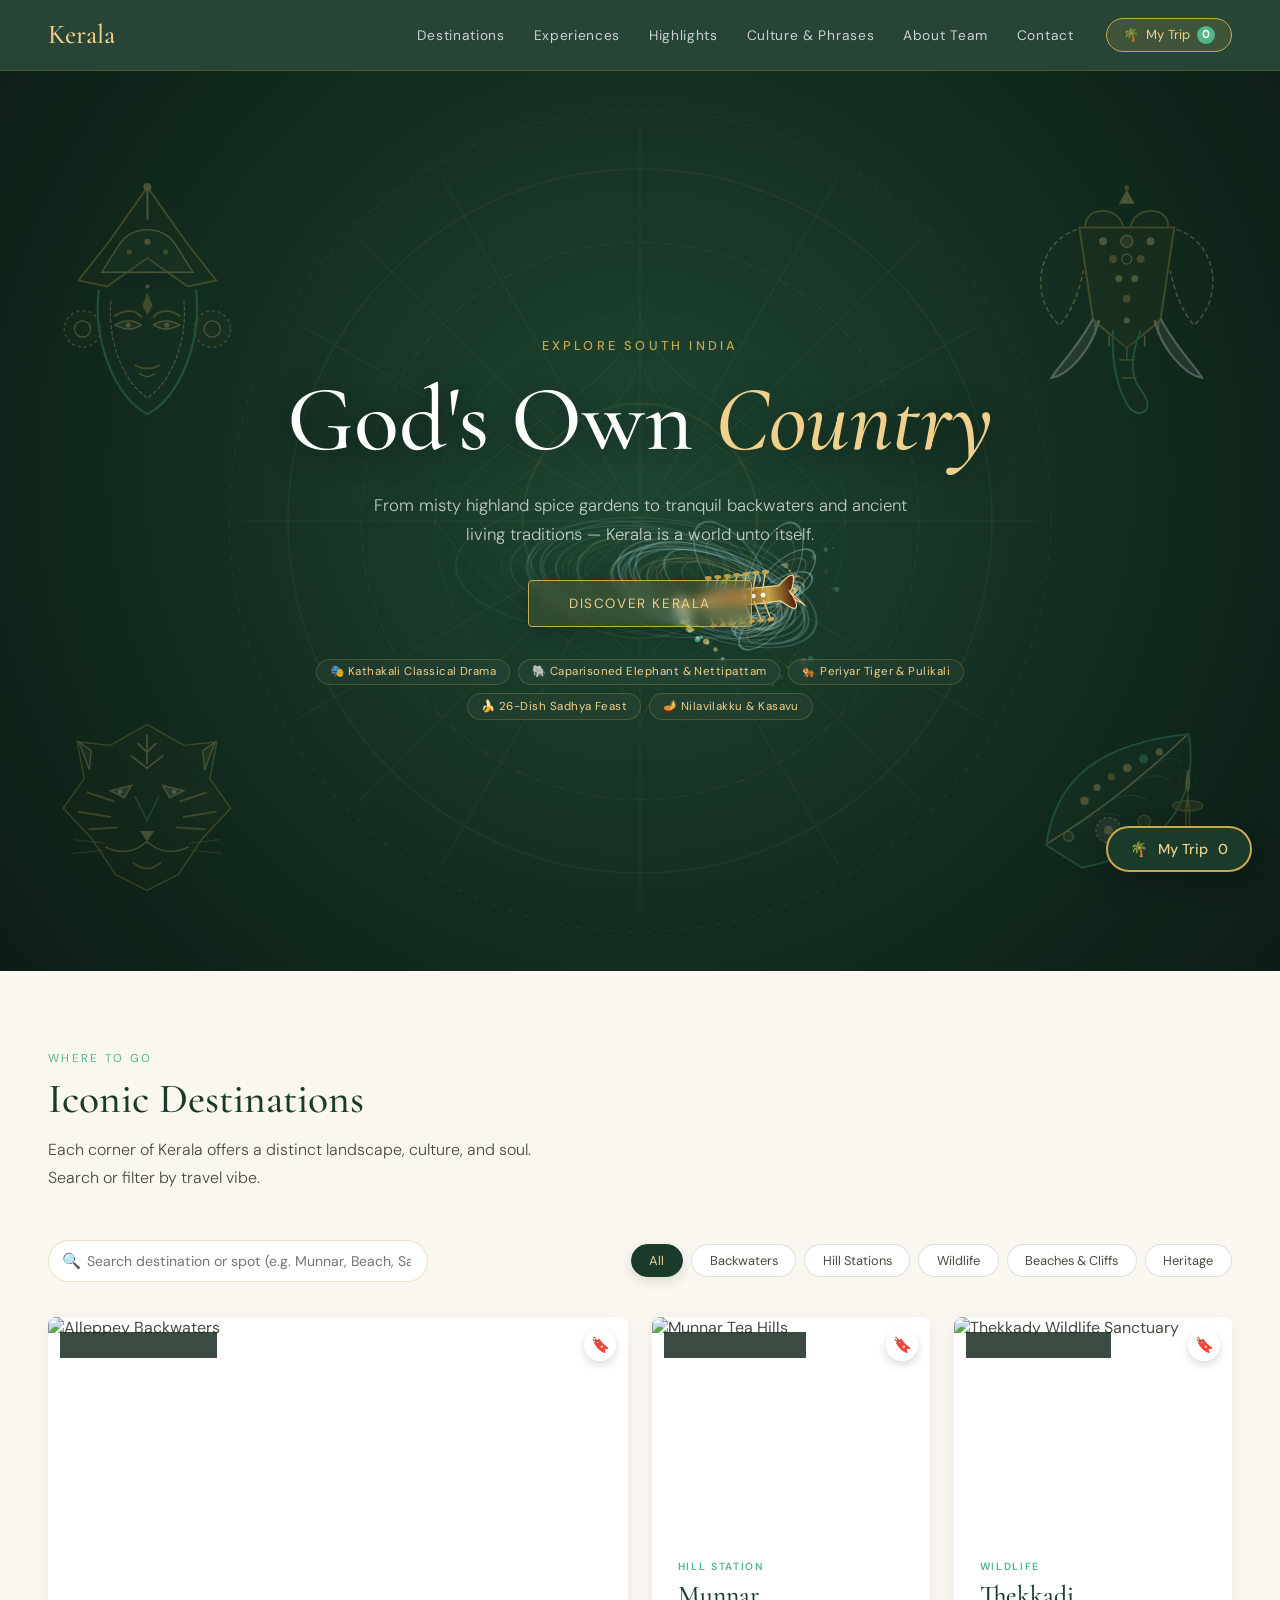
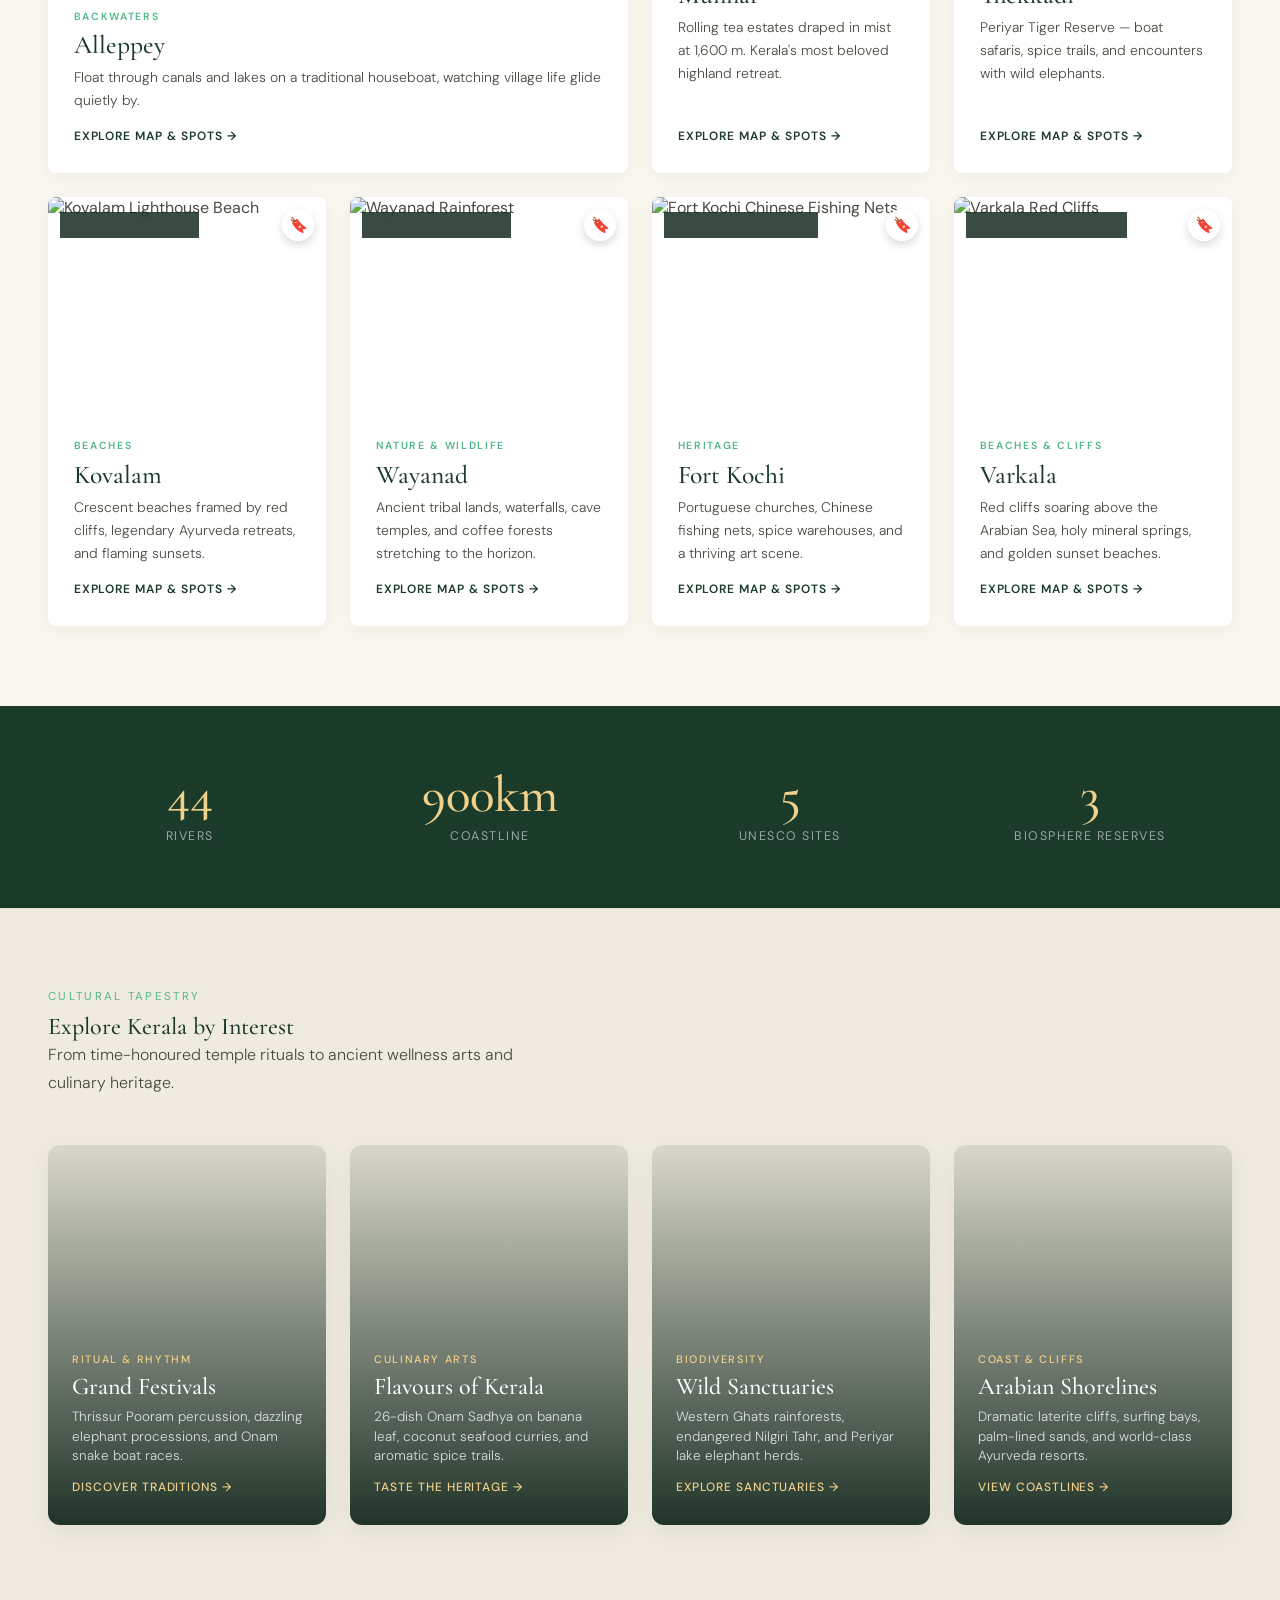
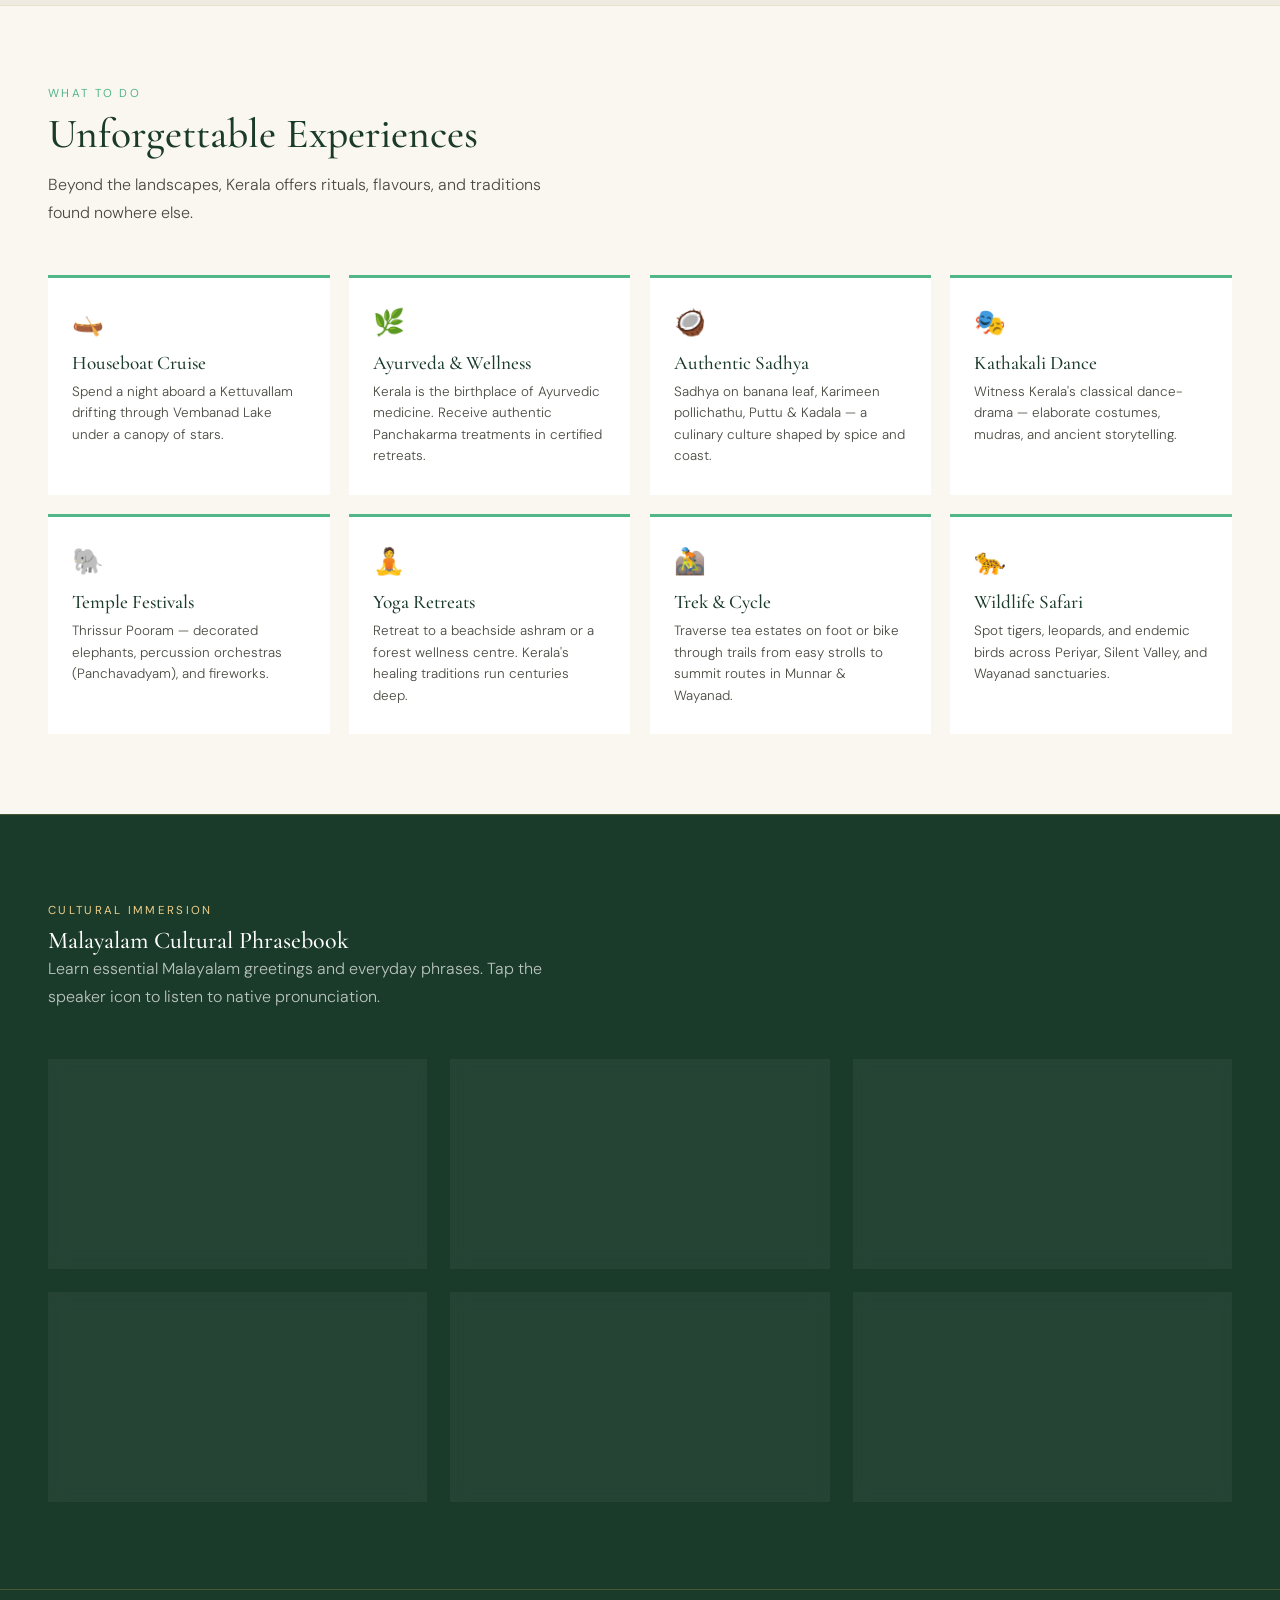
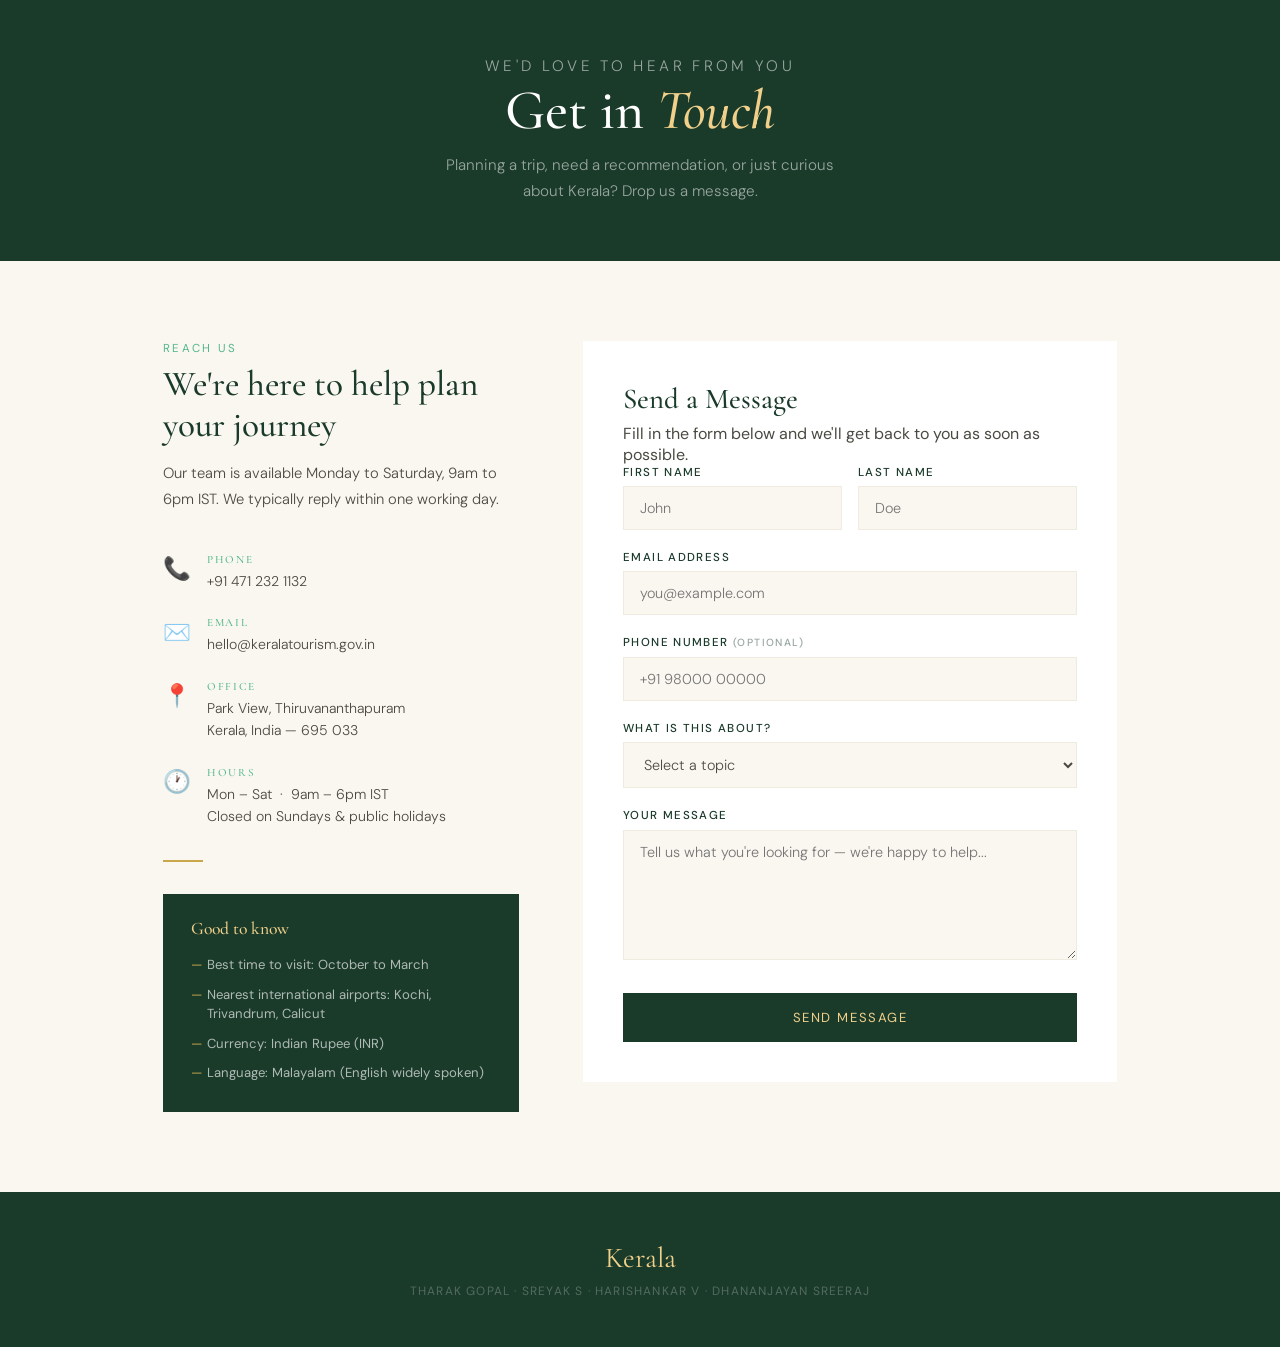
==== commit 671a4833: "fix(mobile): Add viewport-fit, cache-busting v3.5, overflow-x guards, and 2-row mobile navigation" ====
--- a/index.html
+++ b/index.html
@@ -2,12 +2,12 @@
 <html lang="en">
 <head>
   <meta charset="UTF-8" />
-  <meta name="viewport" content="width=device-width, initial-scale=1.0" />
+  <meta name="viewport" content="width=device-width, initial-scale=1.0, maximum-scale=5.0, viewport-fit=cover" />
   <title>Kerala Tourism</title>
 
   <!-- Google Fonts — two fonts used throughout the site -->
   <link href="https://fonts.googleapis.com/css2?family=Cormorant+Garamond:ital,wght@0,500;1,500&family=DM+Sans:wght@300;400;500&display=swap" rel="stylesheet" />
-    <link rel="stylesheet" href="style.css">
+  <link rel="stylesheet" href="style.css?v=3.5">
   <link href="https://fonts.googleapis.com/css2?family=Noto+Sans+Malayalam&display=swap" rel="stylesheet">
   
   <!-- Leaflet Maps CSS & JS -->
--- a/style.css
+++ b/style.css
@@ -263,9 +263,7 @@
     }
 
     /* ─────────────────────────────────────────
-       RESET
-       Removes default browser spacing so things
-       look the same in every browser.
+       RESET & BASE STYLES
     ───────────────────────────────────────── */
     * {
       box-sizing: border-box;
@@ -273,19 +271,25 @@
       padding: 0;
     }
 
-    /* ─────────────────────────────────────────
-       BASE STYLES
-       Applied to the whole page.
-    ───────────────────────────────────────── */
+    html {
+      scroll-behavior: smooth;
+      -webkit-text-size-adjust: 100%;
+      text-size-adjust: 100%;
+    }
+
+    html, body {
+      overflow-x: hidden;
+      max-width: 100vw;
+      width: 100%;
+      position: relative;
+    }
+
     body {
       font-family: 'DM Sans', sans-serif;
       background: var(--cream);
       color: var(--grey-text);
-    }
-
-    /* Makes scroll smooth haha */
-    html{
-      scroll-behavior: smooth;
+      -webkit-font-smoothing: antialiased;
+      -moz-osx-font-smoothing: grayscale;
     }
 
     /* All headings use the fancy serif font */
@@ -295,10 +299,6 @@
       color: var(--dark-green);
     }
 
-    /* ─────────────────────────────────────────
-       NAVBAR
-       The bar fixed to the top of the page.
-    ───────────────────────────────────────── */
     /* ─────────────────────────────────────────
        NAVBAR
        Sticky glassmorphic bar fixed to top.
@@ -331,6 +331,7 @@
       color: var(--pale-gold);
       text-decoration: none;
       font-weight: 500;
+      flex-shrink: 0;
     }
 
     .nav-right-cluster {
@@ -2600,38 +2601,433 @@
   white-space: nowrap;
 }
 
-#global-toast.show {
-  opacity: 1;
-  transform: translateX(-50%) translateY(0);
-}
-
-@media (max-width: 768px) {
+/* ─────────────────────────────────────────
+   COMPREHENSIVE RESPONSIVE MEDIA QUERIES
+   (Mobile-First & Tablet Optimization)
+───────────────────────────────────────── */
+
+/* ── TABLET & MEDIUM SCREENS (max-width: 1024px) ── */
+@media (max-width: 1024px) {
+  .navbar {
+    padding: 1rem 2rem;
+  }
+  .section, .category-showcase, .phrasebook-section {
+    padding: 4rem 2rem;
+  }
+  .spec-grid {
+    grid-template-columns: repeat(2, 1fr);
+  }
+}
+
+/* ── TABLET PORTRAIT (max-width: 900px) ── */
+@media (max-width: 900px) {
+  /* Navigation with horizontal scroll */
+  .navbar {
+    padding: 0.85rem 1.2rem;
+  }
+  .nav-right-cluster {
+    gap: 0.8rem;
+  }
+  .nav-links {
+    gap: 1rem;
+    overflow-x: auto;
+    -webkit-overflow-scrolling: touch;
+    white-space: nowrap;
+    max-width: calc(100vw - 190px);
+    padding-bottom: 3px;
+  }
+  .nav-links::-webkit-scrollbar {
+    display: none;
+  }
+  .nav-links a {
+    font-size: 0.82rem;
+  }
+  .nav-itinerary-btn {
+    padding: 0.38rem 0.75rem;
+    font-size: 0.76rem;
+    white-space: nowrap;
+  }
+
+  /* Landing Hero */
+  #landing h1 {
+    font-size: 4.2rem;
+  }
+  .motif-kathakali { top: 6%; left: 2%; opacity: 0.2; }
+  .motif-elephant { top: 6%; right: 2%; opacity: 0.2; }
+  .motif-tiger { bottom: 4%; left: 2%; opacity: 0.18; }
+  .motif-sadhya { bottom: 4%; right: 2%; opacity: 0.18; }
+
+  /* Grid Layouts */
   .cat-grid-modern {
     grid-template-columns: repeat(2, 1fr);
-  }
+    gap: 1.2rem;
+  }
+  .phrasebook-grid {
+    grid-template-columns: repeat(2, 1fr);
+    gap: 1.2rem;
+  }
+  .card-grid {
+    grid-template-columns: repeat(2, 1fr);
+    gap: 1.5rem;
+  }
+
+  /* Maps Layout */
+  .map-layout {
+    grid-template-columns: 1fr;
+    gap: 1.4rem;
+  }
+  .dest-map {
+    height: 320px;
+    width: 100%;
+  }
+  .spots-list-wrapper {
+    max-height: 380px;
+  }
+
+  /* Contact Wrapper */
+  .contact-wrapper {
+    grid-template-columns: 1fr;
+    gap: 2.5rem;
+    padding: 1.5rem;
+  }
+}
+
+/* ── STANDARD SMARTPHONES (max-width: 768px) ── */
+@media (max-width: 768px) {
+  /* Mobile Navigation Bar (Clean 2-Row Wrap) */
+  .navbar {
+    padding: 0.65rem 1rem;
+    display: flex;
+    flex-wrap: wrap;
+    justify-content: space-between;
+    align-items: center;
+    gap: 0.45rem;
+  }
+  .logo {
+    font-size: 1.45rem;
+  }
+  .nav-right-cluster {
+    display: contents;
+  }
+  .nav-itinerary-btn {
+    order: 2;
+    padding: 0.35rem 0.65rem;
+    font-size: 0.74rem;
+    white-space: nowrap;
+    margin-left: auto;
+  }
+  .nav-links {
+    order: 3;
+    width: 100%;
+    max-width: 100%;
+    display: flex;
+    gap: 0.9rem;
+    overflow-x: auto;
+    -webkit-overflow-scrolling: touch;
+    white-space: nowrap;
+    padding: 0.25rem 0 0.1rem;
+    scrollbar-width: none;
+    border-top: 1px solid rgba(201, 168, 76, 0.15);
+  }
+  .nav-links::-webkit-scrollbar {
+    display: none;
+  }
+  .nav-links a {
+    font-size: 0.78rem;
+    padding: 3px 0;
+  }
+
+  /* Global Spacing */
+  .section, .category-showcase, .phrasebook-section {
+    padding: 3rem 1.2rem;
+  }
+  .section h2, .category-showcase h2, .phrasebook-section h2 {
+    font-size: 2.1rem;
+  }
+  .section-desc {
+    font-size: 0.95rem;
+    margin-bottom: 2rem;
+  }
+
+  /* Landing Hero */
+  #landing {
+    min-height: 92vh;
+    padding: 4.5rem 1.2rem 2.5rem;
+  }
+  #landing h1 {
+    font-size: 3.3rem;
+  }
+  #landing p.hero-subtitle {
+    font-size: 0.95rem;
+    line-height: 1.6;
+    margin-bottom: 1.8rem;
+  }
+  .hero-tradition-chips {
+    gap: 0.4rem;
+    margin-top: 1.4rem;
+  }
+  .tradition-chip {
+    font-size: 0.68rem;
+    padding: 0.25rem 0.6rem;
+  }
+
+  /* Destination Filters */
   .dest-filter-container {
     flex-direction: column;
     align-items: stretch;
+    gap: 0.9rem;
+    margin-bottom: 1.8rem;
   }
   .search-box-wrapper {
     max-width: 100%;
+    width: 100%;
+  }
+  .dest-search-input {
+    font-size: 16px; /* Prevents mobile Safari auto-zoom */
+    padding: 0.75rem 1rem 0.75rem 2.6rem;
+  }
+  .dest-filter-tags {
+    display: flex;
+    gap: 0.5rem;
+    overflow-x: auto;
+    -webkit-overflow-scrolling: touch;
+    padding-bottom: 6px;
+    scrollbar-width: none;
+  }
+  .dest-filter-tags::-webkit-scrollbar {
+    display: none;
+  }
+  .filter-chip {
+    flex-shrink: 0;
+    padding: 0.4rem 0.9rem;
+    font-size: 0.78rem;
+  }
+
+  /* Stats Strip - 2x2 Grid */
+  .stats {
+    display: grid;
+    grid-template-columns: repeat(2, 1fr);
+    gap: 1.8rem 1rem;
+    padding: 2.5rem 1.2rem;
+    text-align: center;
+  }
+  .stat-num {
+    font-size: 2.3rem;
+  }
+  .stat-name {
+    font-size: 0.82rem;
+  }
+
+  /* Cards & Experiences */
+  .card-grid {
+    grid-template-columns: 1fr;
+    gap: 1.3rem;
+  }
+  .exp-grid {
+    grid-template-columns: 1fr;
+    gap: 1rem;
+  }
+  .spec-grid {
+    grid-template-columns: 1fr;
+    gap: 1rem;
+  }
+
+  /* Forms & Inputs */
+  .form-row {
+    flex-direction: column;
+    gap: 0.9rem;
+  }
+  .form-group input, .form-group select, .form-group textarea {
+    font-size: 16px; /* Prevents iOS input auto-zoom */
+    padding: 0.85rem;
+    min-height: 46px;
+  }
+  .submit-btn {
+    width: 100%;
+    min-height: 48px;
+    font-size: 0.95rem;
+  }
+
+  /* Detail Sub-pages */
+  .detail-banner {
+    min-height: 300px;
+    padding: 1.2rem;
   }
   .detail-breadcrumbs {
     display: none;
   }
+  .detail-banner-top {
+    position: static;
+    display: flex;
+    justify-content: space-between;
+    align-items: center;
+    margin-bottom: 1.5rem;
+  }
+  .back-btn {
+    padding: 0.45rem 0.9rem;
+    font-size: 0.78rem;
+  }
+  .detail-weather-pill {
+    padding: 4px 10px;
+    font-size: 0.74rem;
+    margin-top: 0;
+  }
+  .banner-text {
+    position: static;
+    padding: 0;
+  }
+  .banner-text h1, .banner-text .malayalam {
+    font-size: 2.3rem;
+  }
+  .banner-subtitle {
+    font-size: 0.95rem;
+  }
+  .detail-content {
+    padding: 2.5rem 1.2rem;
+  }
+
+  /* Itinerary Drawer & FAB */
   .itin-drawer {
-    max-width: 100%;
-  }
-}
-
+    width: 100%;
+    max-width: 100vw;
+  }
+  #itinerary-fab {
+    bottom: 18px;
+    right: 14px;
+    padding: 8px 14px;
+    font-size: 0.8rem;
+  }
+  .itin-fab-icon {
+    font-size: 1rem;
+  }
+
+  /* Page Header */
+  .page-header {
+    padding: 3.5rem 1.2rem 2.2rem;
+  }
+  .page-header h1 {
+    font-size: 2.5rem;
+  }
+}
+
+/* ── COMPACT PHONES (max-width: 480px) ── */
 @media (max-width: 480px) {
+  /* Navbar */
+  .navbar {
+    padding: 0.75rem 1rem;
+  }
+  .logo {
+    font-size: 1.45rem;
+  }
+  .nav-links {
+    max-width: calc(100vw - 165px);
+    gap: 0.75rem;
+  }
+  .nav-links a {
+    font-size: 0.76rem;
+  }
+  .nav-itinerary-btn {
+    padding: 0.32rem 0.6rem;
+    font-size: 0.72rem;
+  }
+  .itin-count {
+    width: 16px;
+    height: 16px;
+    font-size: 0.65rem;
+  }
+
+  /* Hero */
+  #landing {
+    padding: 3.5rem 1rem 2rem;
+  }
+  #landing h1 {
+    font-size: 2.55rem;
+    line-height: 1.1;
+    margin-bottom: 0.9rem;
+  }
+  #landing .hero-label {
+    font-size: 0.68rem;
+    letter-spacing: 0.16em;
+  }
+  #landing p.hero-subtitle {
+    font-size: 0.88rem;
+    margin-bottom: 1.4rem;
+  }
+  #landing .hero-btn {
+    width: 100%;
+    max-width: 240px;
+    padding: 0.75rem 1.5rem;
+    font-size: 0.78rem;
+  }
+
+  /* Abstract Cultural Motifs (Scaled Down for Small Phones) */
+  .motif-kathakali {
+    width: 90px;
+    height: 110px;
+    top: 4%;
+    left: 1%;
+    opacity: 0.16;
+  }
+  .motif-elephant {
+    width: 95px;
+    height: 110px;
+    top: 4%;
+    right: 1%;
+    opacity: 0.16;
+  }
+  .motif-tiger {
+    width: 85px;
+    height: 85px;
+    bottom: 2%;
+    left: 1%;
+    opacity: 0.14;
+  }
+  .motif-sadhya {
+    width: 90px;
+    height: 85px;
+    bottom: 2%;
+    right: 1%;
+    opacity: 0.14;
+  }
+
+  /* Grids */
   .cat-grid-modern {
     grid-template-columns: 1fr;
+    gap: 1rem;
+  }
+  .cat-card {
+    min-height: 240px;
   }
   .phrasebook-grid {
     grid-template-columns: 1fr;
-  }
-}
-
-
-
+    gap: 0.8rem;
+  }
+  .phrase-card {
+    padding: 1.1rem;
+  }
+  .phrase-malayalam {
+    font-size: 1.35rem;
+  }
+
+  /* Card Img */
+  .card-img-wrap {
+    height: 190px;
+  }
+
+  /* Map */
+  .dest-map {
+    height: 250px;
+  }
+
+  /* Toast Notification */
+  #global-toast {
+    font-size: 0.8rem;
+    padding: 10px 18px;
+    width: calc(100% - 32px);
+    text-align: center;
+    white-space: normal;
+  }
+}
+
+
+
